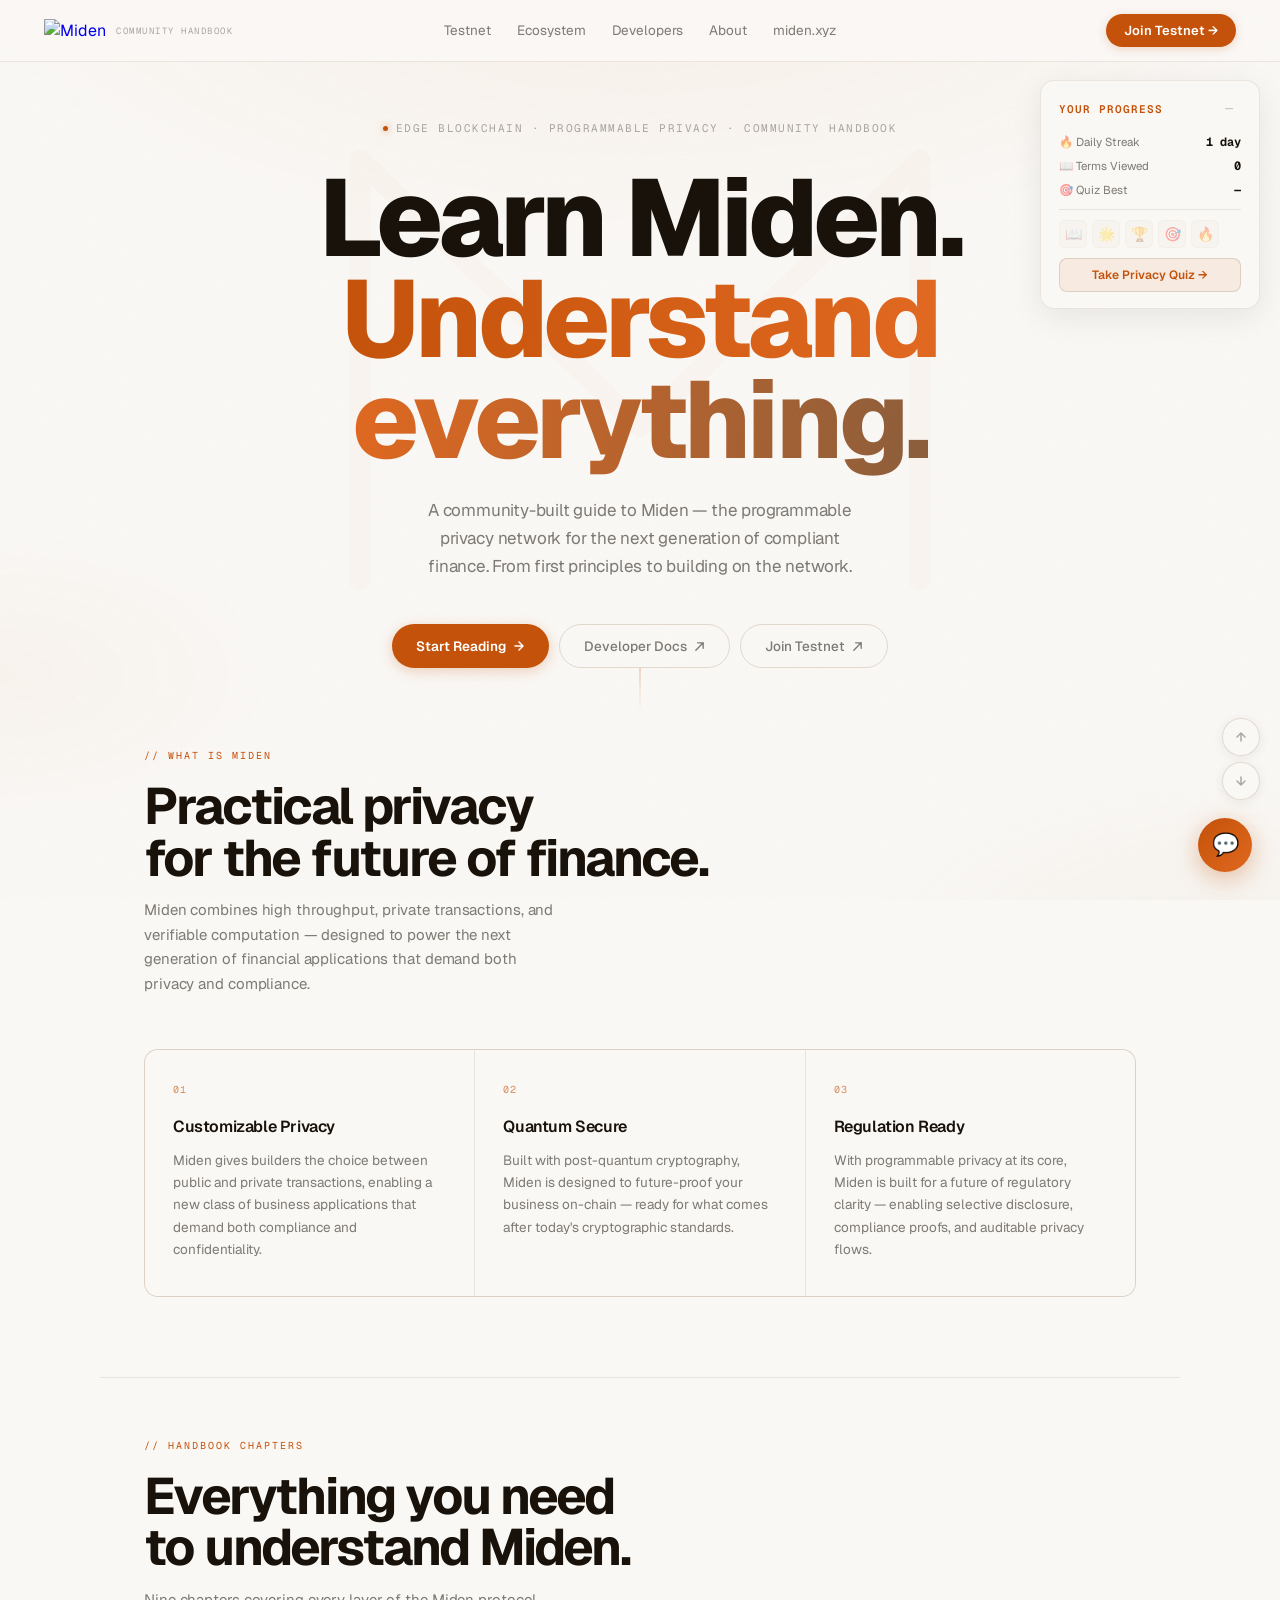
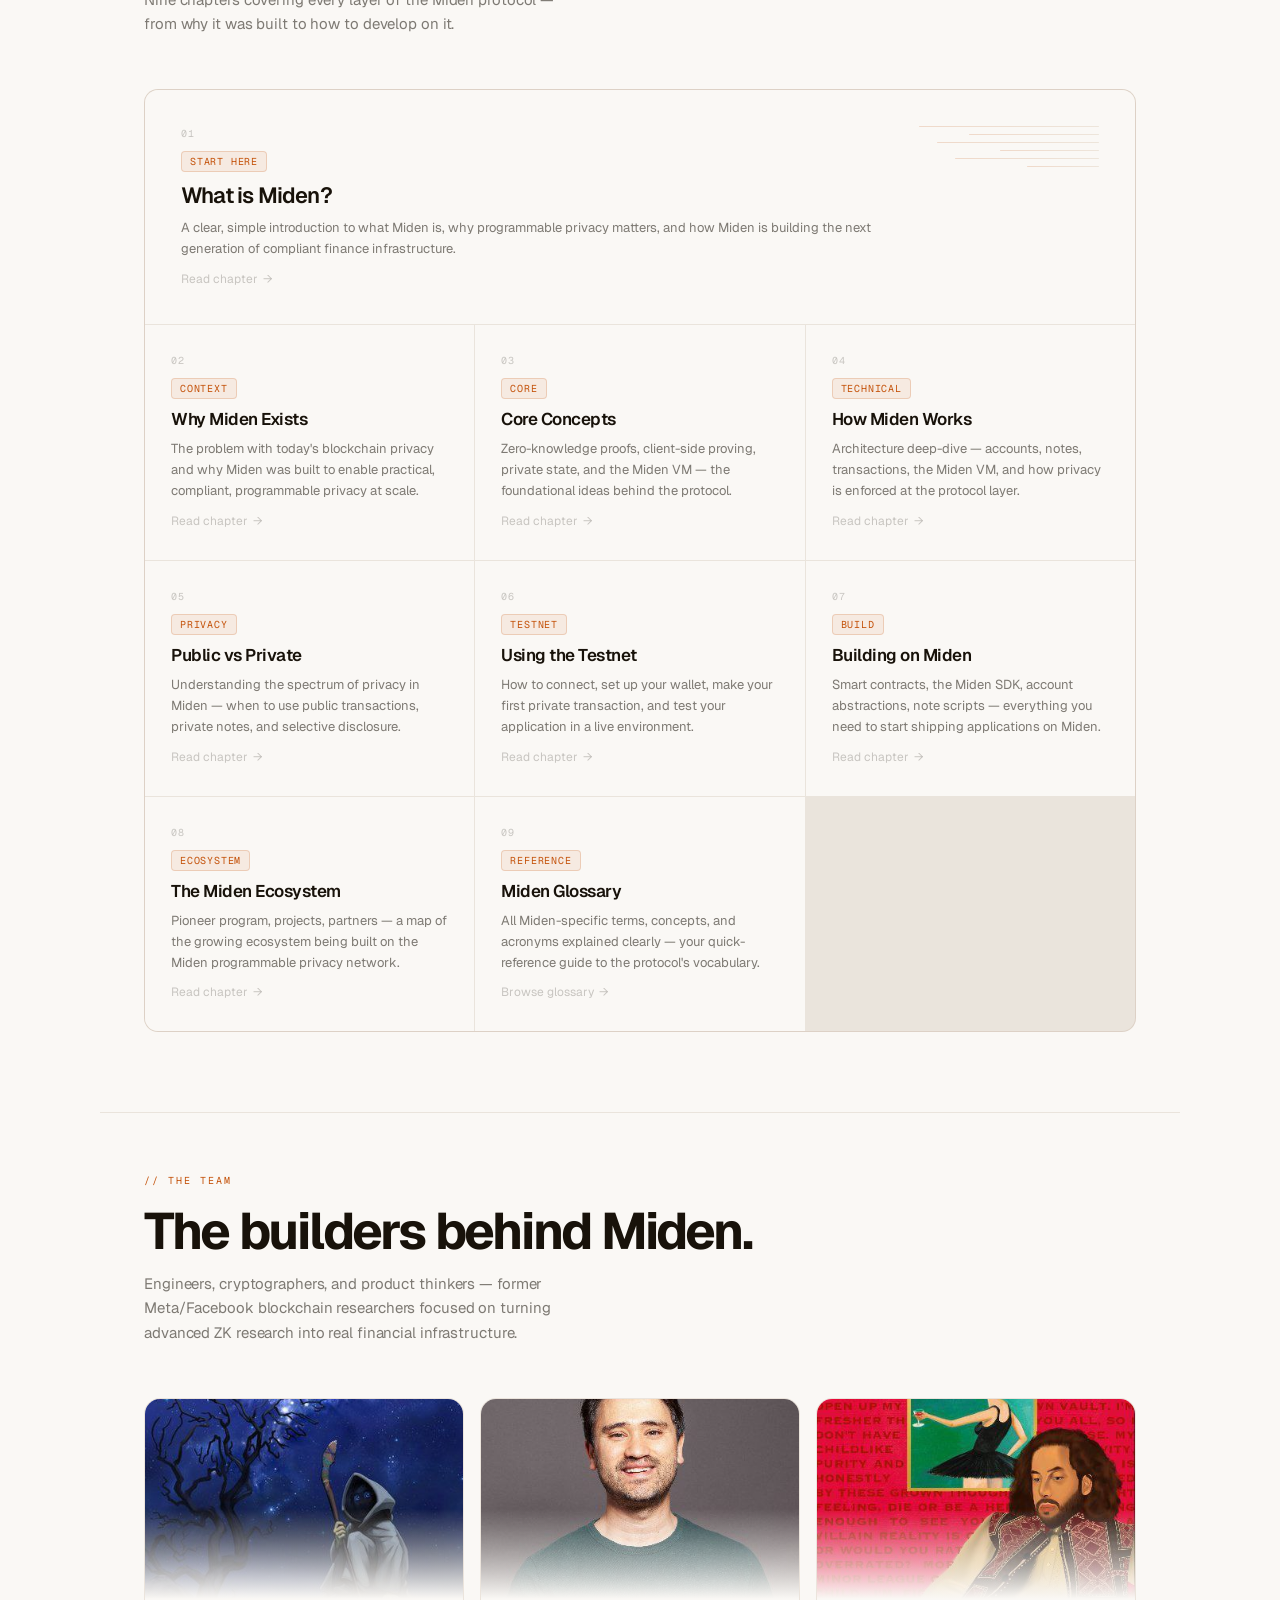
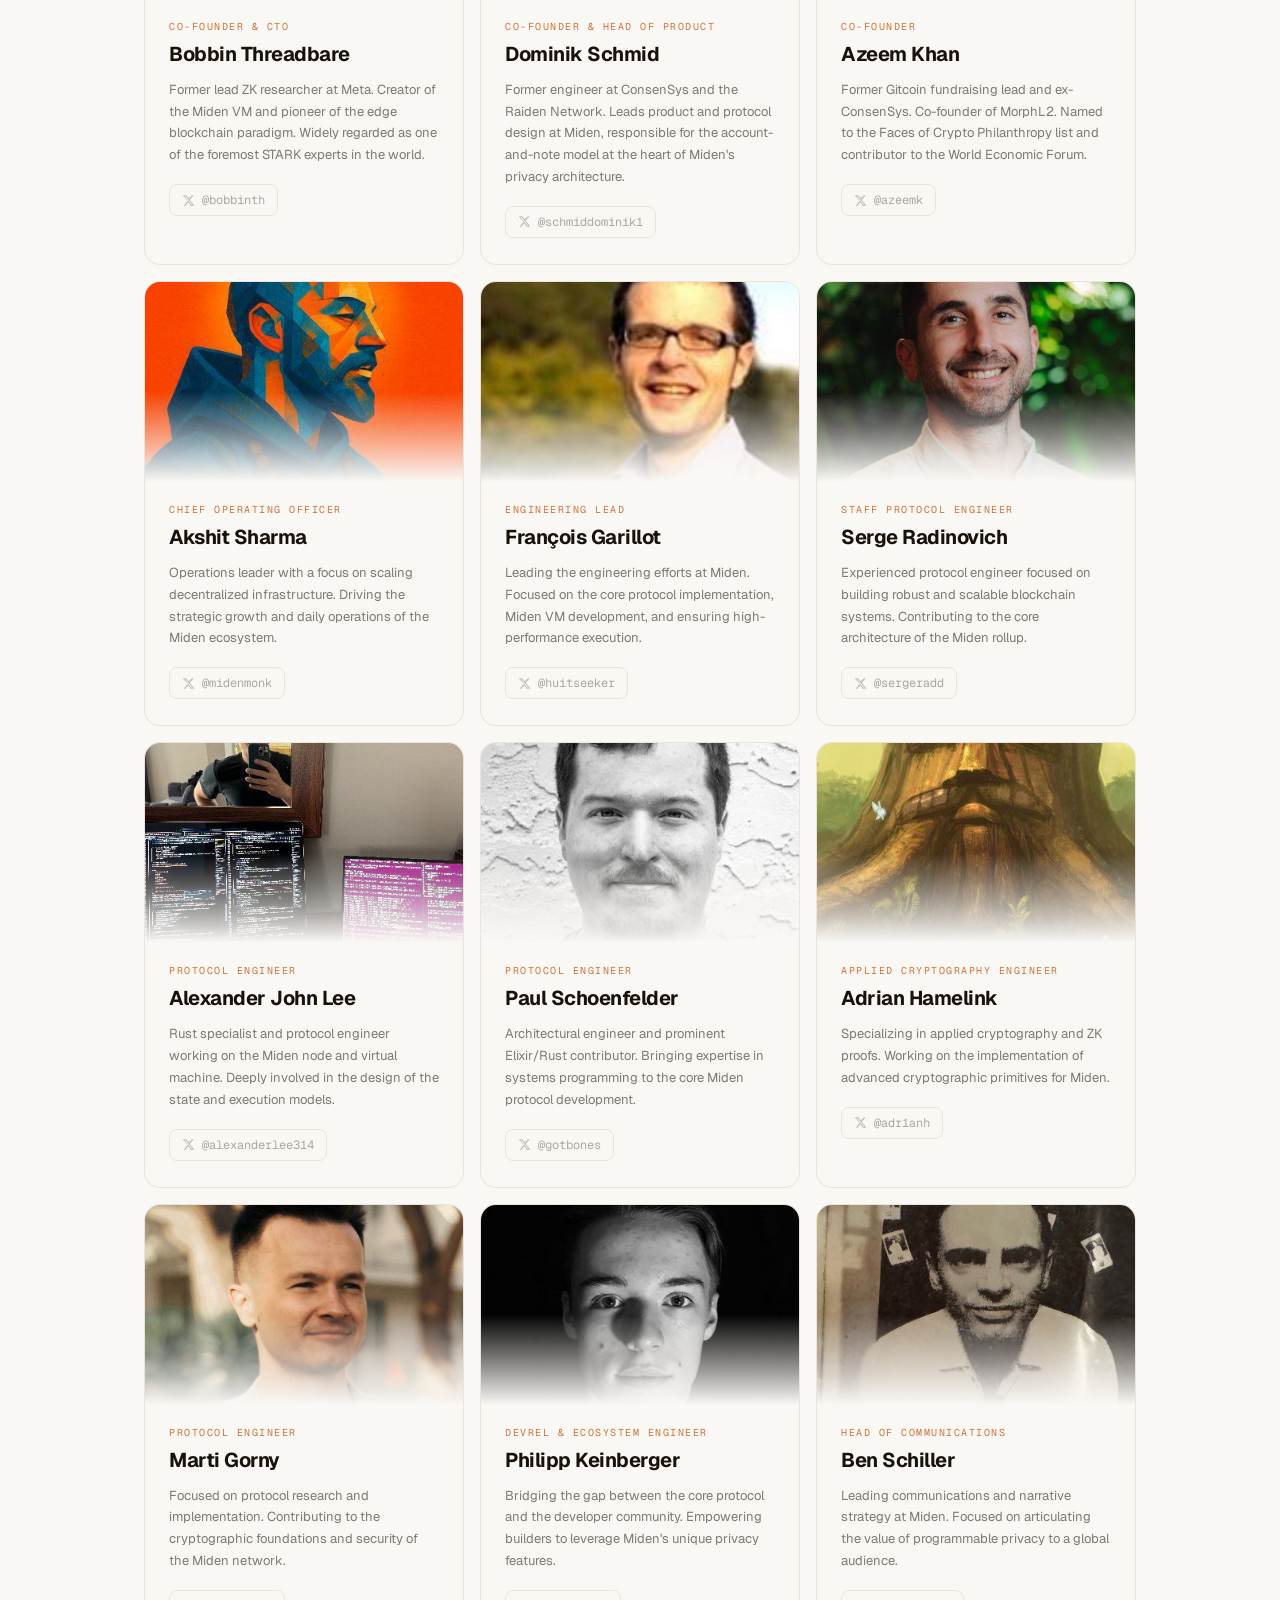
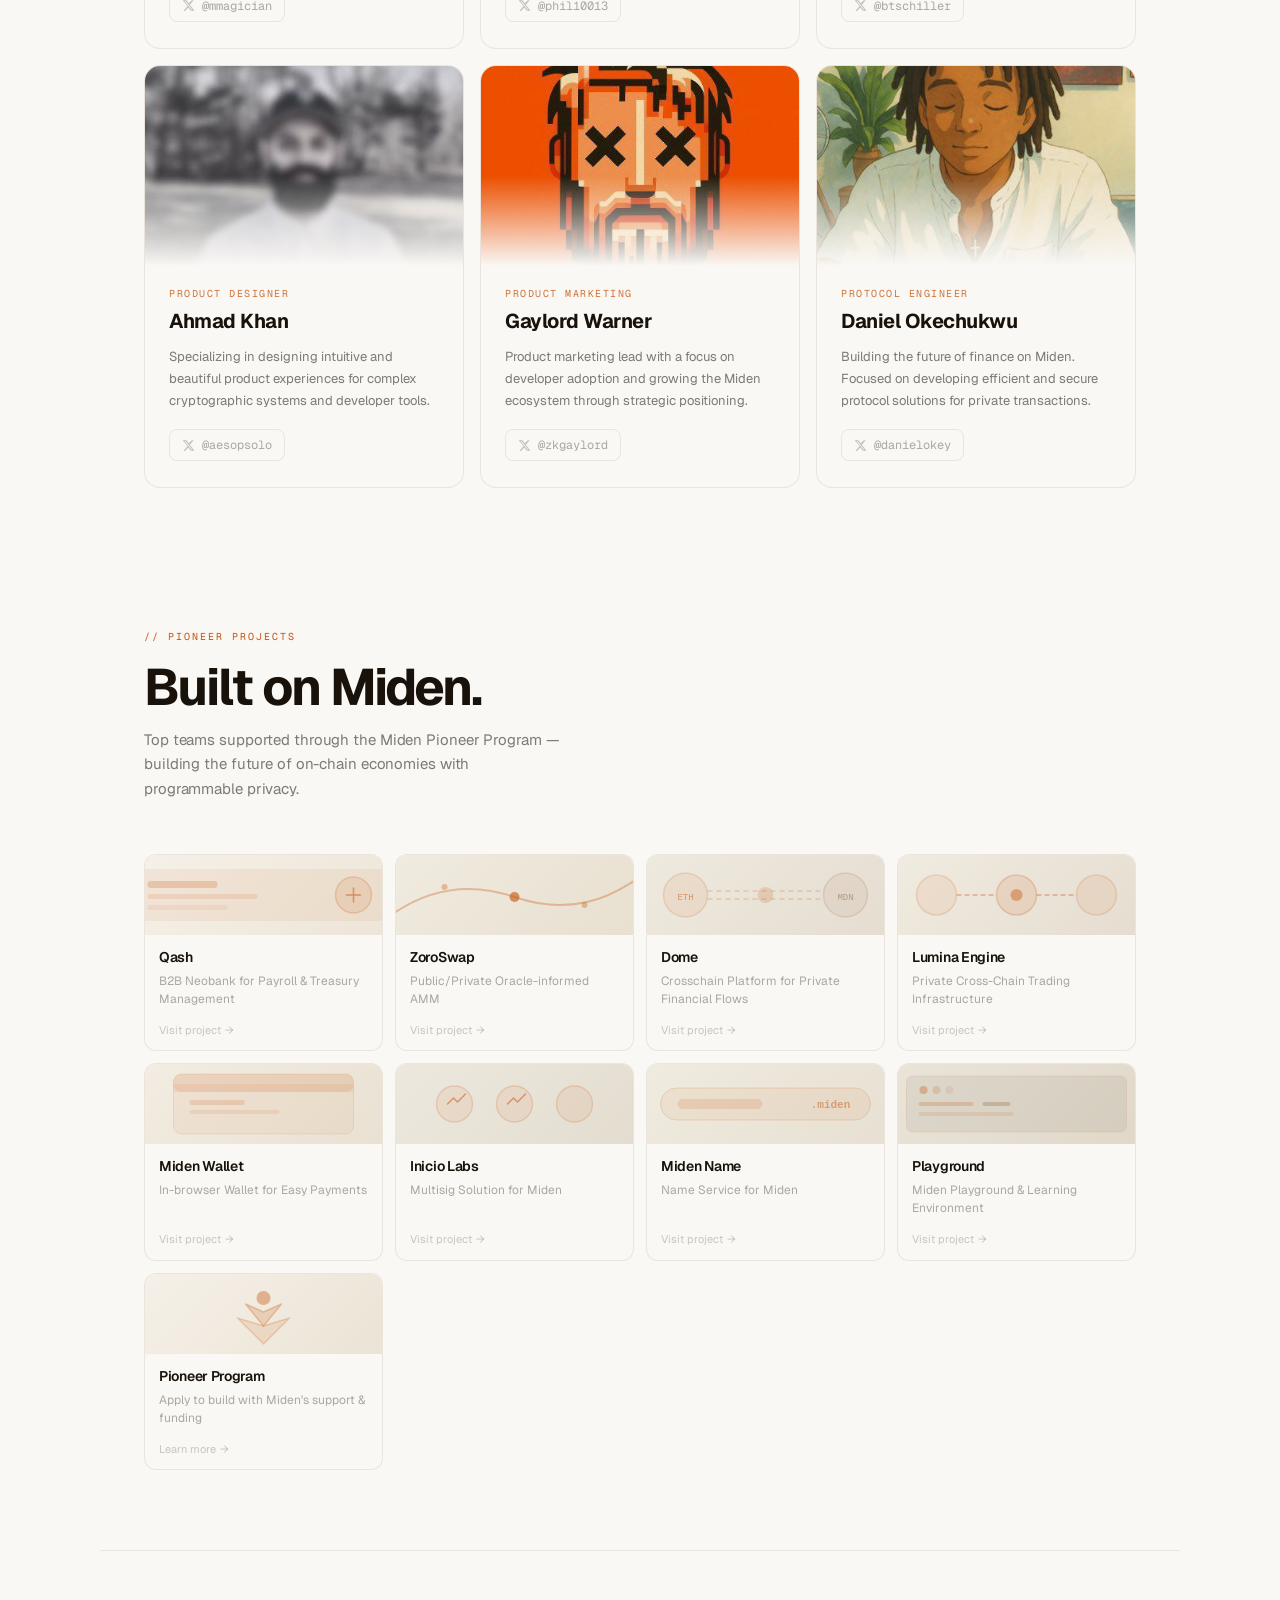
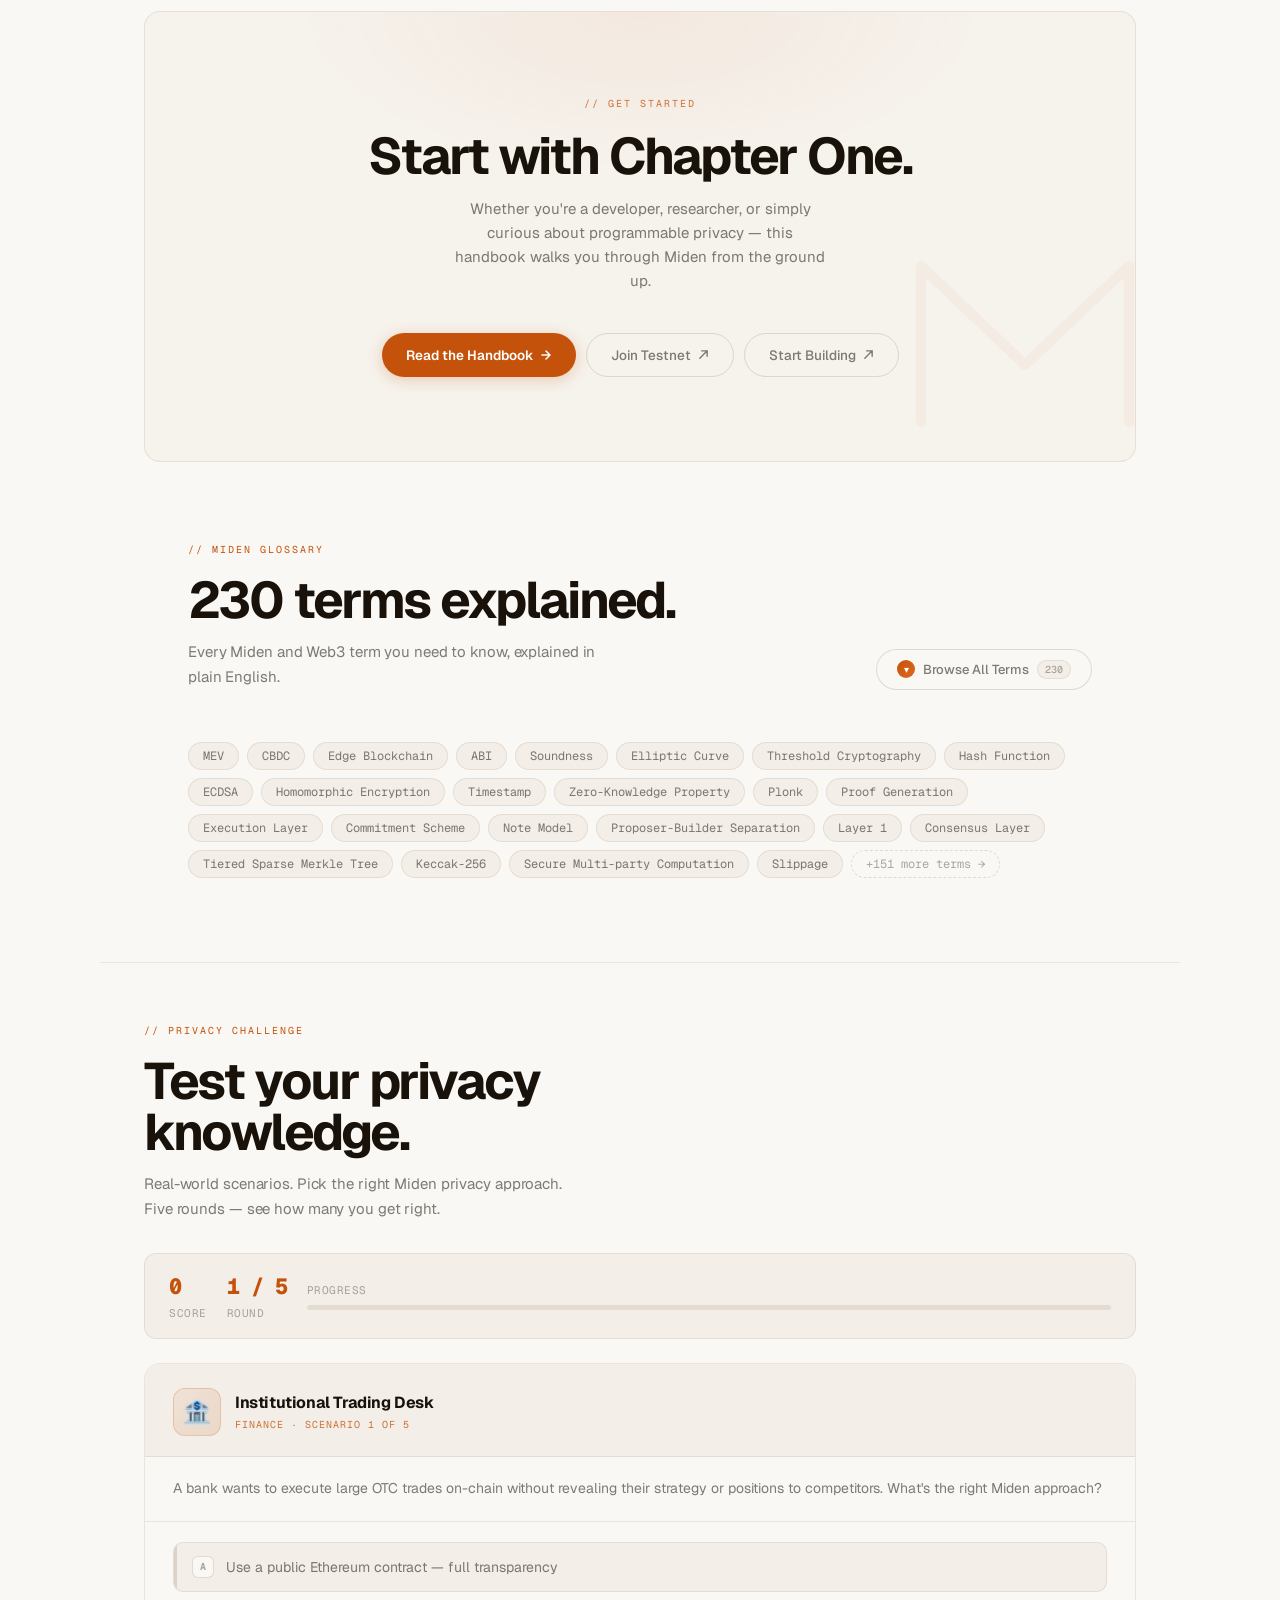
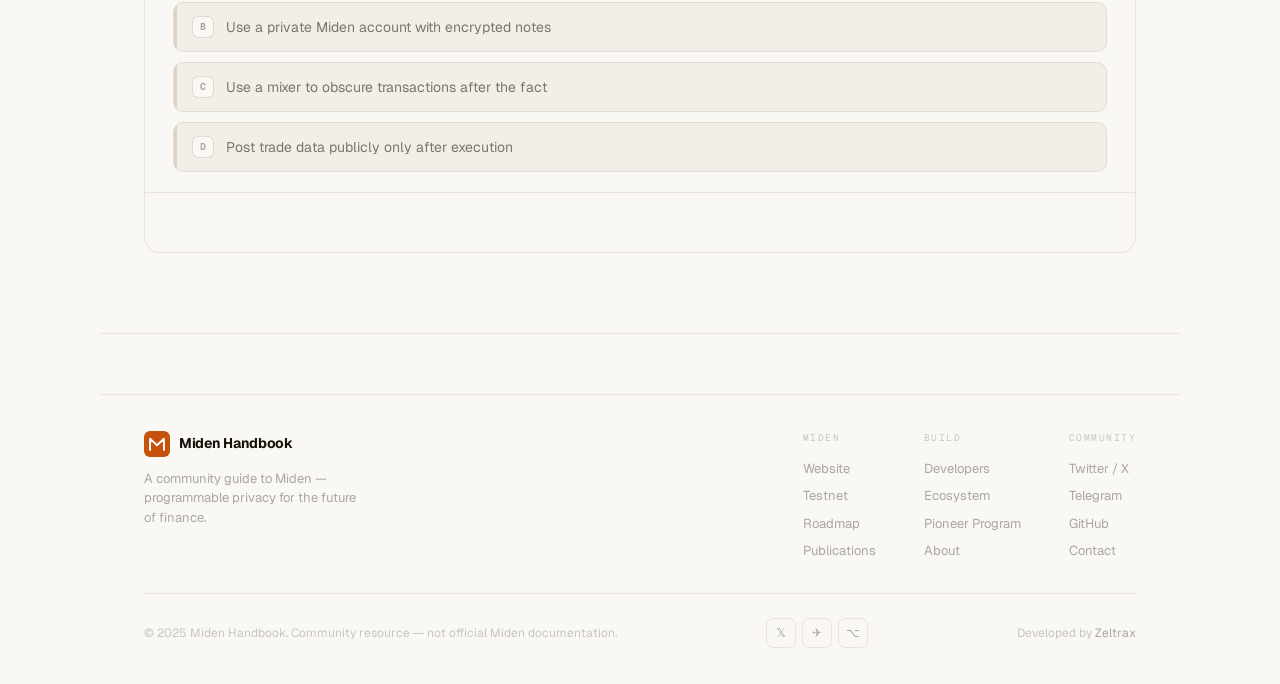
==== miden-handbook/index.html @ 856fd6a7 "Add files via upload" ====
<!DOCTYPE html>
<html lang="en">
<head>
  <meta charset="UTF-8" />
  <meta name="viewport" content="width=device-width, initial-scale=1.0, viewport-fit=cover" />
  <meta name="apple-mobile-web-app-capable" content="yes" />
  <meta name="format-detection" content="telephone=no" />
  <meta name="description" content="A community-built guide to Miden — the programmable privacy network for the next generation of compliant finance." />
  <title>Miden Handbook — Community Guide</title>

  <!-- Fonts -->
  <link rel="preconnect" href="https://fonts.googleapis.com" />
  <link rel="preconnect" href="https://fonts.gstatic.com" crossorigin />
  <link href="https://fonts.googleapis.com/css2?family=Geist:wght@300;400;500;600;700;800;900&family=Geist+Mono:wght@300;400;500&display=swap" rel="stylesheet" />

  <!-- Stylesheets -->
  <link rel="stylesheet" href="css/main.css" />
  <link rel="stylesheet" href="css/chapters.css" />
  <link rel="stylesheet" href="css/glossary.css" />
  <link rel="stylesheet" href="css/interactive.css" />
</head>
<body>

<!-- ══ FLOATING BUBBLES ══════════════════════════ -->
<div class="bubbles-container" aria-hidden="true">
  <div class="bubble"></div><div class="bubble"></div><div class="bubble"></div>
  <div class="bubble"></div><div class="bubble"></div><div class="bubble"></div>
  <div class="bubble"></div><div class="bubble"></div><div class="bubble"></div>
  <div class="bubble"></div>
</div>

<!-- ══ NAV ═══════════════════════════════════════ -->
<nav>
  <a href="#" class="nav-logo">
    <img
      src="https://cdn.prod.website-files.com/696f30104ad6945a358d99b2/6978661c7fb53fc70069a68f_miden-brand-logo.svg"
      alt="Miden"
      style="height:24px;width:auto"
    />
    <div>
      <span class="nav-logo-sub" style="margin-top:3px">Community Handbook</span>
    </div>
  </a>

  <div class="nav-links">
    <a href="https://miden.xyz/testnet"    class="nav-link">Testnet</a>
    <a href="https://miden.xyz/ecosystem"  class="nav-link">Ecosystem</a>
    <a href="https://miden.xyz/developers" class="nav-link">Developers</a>
    <a href="https://miden.xyz/about"      class="nav-link">About</a>
    <a href="https://miden.xyz"            class="nav-link">miden.xyz</a>
  </div>

  <a href="https://miden.xyz/testnet" class="nav-cta">Join Testnet →</a>
</nav>

<!-- ══ HERO ══════════════════════════════════════ -->
<section class="hero" id="top">
  <div class="hero-wm" aria-hidden="true">
    <svg width="700" height="700" viewBox="0 0 100 100" fill="none">
      <path d="M10 80V20L50 58L90 20V80" stroke="#c4520a" stroke-width="3" stroke-linecap="round" stroke-linejoin="round"/>
    </svg>
  </div>

  <div class="eyebrow">
    <span class="eyebrow-dot"></span>
    <span class="eyebrow-txt">Edge Blockchain · Programmable Privacy · Community Handbook</span>
  </div>

  <h1>Learn Miden.<br /><span class="grad">Understand everything.</span></h1>

  <p class="hero-sub">A community-built guide to Miden — the programmable privacy network for the next generation of compliant finance. From first principles to building on the network.</p>

  <div class="hero-btns">
    <a href="#chapters" class="btn-p">
      Start Reading
      <svg width="12" height="12" viewBox="0 0 12 12" fill="none"><path d="M2 6h8M6 2l4 4-4 4" stroke="currentColor" stroke-width="1.5" stroke-linecap="round" stroke-linejoin="round"/></svg>
    </a>
    <a href="https://miden.xyz/developers" class="btn-g" target="_blank" rel="noopener">
      Developer Docs
      <svg width="11" height="11" viewBox="0 0 12 12" fill="none"><path d="M2 10L10 2M10 2H4M10 2v6" stroke="currentColor" stroke-width="1.5" stroke-linecap="round" stroke-linejoin="round"/></svg>
    </a>
    <a href="https://miden.xyz/testnet" class="btn-g" target="_blank" rel="noopener">
      Join Testnet
      <svg width="11" height="11" viewBox="0 0 12 12" fill="none"><path d="M2 10L10 2M10 2H4M10 2v6" stroke="currentColor" stroke-width="1.5" stroke-linecap="round" stroke-linejoin="round"/></svg>
    </a>
  </div>

  <div class="scroll-hint" aria-hidden="true"><div class="scroll-line"></div></div>
</section>


<!-- ══ WHAT IS MIDEN ══════════════════════════════ -->
<div class="wrap">
  <span class="slabel rv d1">// What is Miden</span>
  <h2 class="sh2 rv d2">Practical privacy<br />for the future of finance.</h2>
  <p class="ssub rv d3">Miden combines high throughput, private transactions, and verifiable computation — designed to power the next generation of financial applications that demand both privacy and compliance.</p>

  <div class="pillars rv d3">
    <div class="pillar">
      <div class="pillar-n">01</div>
      <div class="pillar-t">Customizable Privacy</div>
      <div class="pillar-d">Miden gives builders the choice between public and private transactions, enabling a new class of business applications that demand both compliance and confidentiality.</div>
    </div>
    <div class="pillar">
      <div class="pillar-n">02</div>
      <div class="pillar-t">Quantum Secure</div>
      <div class="pillar-d">Built with post-quantum cryptography, Miden is designed to future-proof your business on-chain — ready for what comes after today's cryptographic standards.</div>
    </div>
    <div class="pillar">
      <div class="pillar-n">03</div>
      <div class="pillar-t">Regulation Ready</div>
      <div class="pillar-d">With programmable privacy at its core, Miden is built for a future of regulatory clarity — enabling selective disclosure, compliance proofs, and auditable privacy flows.</div>
    </div>
  </div>
</div>

<hr class="divider rv" />


<!-- ══ HANDBOOK CHAPTERS ══════════════════════════ -->
<div class="wrap" id="chapters">
  <span class="slabel rv d1">// Handbook Chapters</span>
  <h2 class="sh2 rv d2">Everything you need<br />to understand Miden.</h2>
  <p class="ssub rv d3">Nine chapters covering every layer of the Miden protocol — from why it was built to how to develop on it.</p>

  <div class="ch-grid rv d2">

    <!-- 01 Featured -->
    <div onclick="openChapter(0)" class="ch-card ch-featured" role="button" tabindex="0" aria-label="Open chapter 1: What is Miden?">
      <div class="ch-fl">
        <span class="cn">01</span>
        <span class="ctag">Start Here</span>
        <div class="ct">What is Miden?</div>
        <div class="cd">A clear, simple introduction to what Miden is, why programmable privacy matters, and how Miden is building the next generation of compliant finance infrastructure.</div>
        <div class="carr">Read chapter <span>→</span></div>
      </div>
      <div class="ch-deco" aria-hidden="true">
        <div class="dbar" style="width:100%"></div>
        <div class="dbar" style="width:72%"></div>
        <div class="dbar" style="width:90%"></div>
        <div class="dbar" style="width:55%"></div>
        <div class="dbar" style="width:80%"></div>
        <div class="dbar" style="width:40%"></div>
      </div>
    </div>

    <div onclick="openChapter(1)" class="ch-card" role="button" tabindex="0"><span class="cn">02</span><span class="ctag">Context</span><div class="ct">Why Miden Exists</div><div class="cd">The problem with today's blockchain privacy and why Miden was built to enable practical, compliant, programmable privacy at scale.</div><div class="carr">Read chapter <span>→</span></div></div>
    <div onclick="openChapter(2)" class="ch-card" role="button" tabindex="0"><span class="cn">03</span><span class="ctag">Core</span><div class="ct">Core Concepts</div><div class="cd">Zero-knowledge proofs, client-side proving, private state, and the Miden VM — the foundational ideas behind the protocol.</div><div class="carr">Read chapter <span>→</span></div></div>
    <div onclick="openChapter(3)" class="ch-card" role="button" tabindex="0"><span class="cn">04</span><span class="ctag">Technical</span><div class="ct">How Miden Works</div><div class="cd">Architecture deep-dive — accounts, notes, transactions, the Miden VM, and how privacy is enforced at the protocol layer.</div><div class="carr">Read chapter <span>→</span></div></div>
    <div onclick="openChapter(4)" class="ch-card" role="button" tabindex="0"><span class="cn">05</span><span class="ctag">Privacy</span><div class="ct">Public vs Private</div><div class="cd">Understanding the spectrum of privacy in Miden — when to use public transactions, private notes, and selective disclosure.</div><div class="carr">Read chapter <span>→</span></div></div>
    <div onclick="openChapter(5)" class="ch-card" role="button" tabindex="0"><span class="cn">06</span><span class="ctag">Testnet</span><div class="ct">Using the Testnet</div><div class="cd">How to connect, set up your wallet, make your first private transaction, and test your application in a live environment.</div><div class="carr">Read chapter <span>→</span></div></div>
    <div onclick="openChapter(6)" class="ch-card" role="button" tabindex="0"><span class="cn">07</span><span class="ctag">Build</span><div class="ct">Building on Miden</div><div class="cd">Smart contracts, the Miden SDK, account abstractions, note scripts — everything you need to start shipping applications on Miden.</div><div class="carr">Read chapter <span>→</span></div></div>
    <div onclick="openChapter(7)" class="ch-card" role="button" tabindex="0"><span class="cn">08</span><span class="ctag">Ecosystem</span><div class="ct">The Miden Ecosystem</div><div class="cd">Pioneer program, projects, partners — a map of the growing ecosystem being built on the Miden programmable privacy network.</div><div class="carr">Read chapter <span>→</span></div></div>
    <a href="#glossary"            class="ch-card"><span class="cn">09</span><span class="ctag">Reference</span><div class="ct">Miden Glossary</div><div class="cd">All Miden-specific terms, concepts, and acronyms explained clearly — your quick-reference guide to the protocol's vocabulary.</div><div class="carr">Browse glossary <span>→</span></div></a>

  </div>
</div>

<hr class="divider rv" />


<!-- ══ THE TEAM ════════════════════════════════════ -->
<div class="wrap" id="team">
  <span class="slabel rv d1">// The Team</span>
  <h2 class="sh2 rv d2">The builders behind Miden.</h2>
  <p class="ssub rv d3">Engineers, cryptographers, and product thinkers — former Meta/Facebook blockchain researchers focused on turning advanced ZK research into real financial infrastructure.</p>

  <div class="team-grid">

    <div class="team-card td1">
      <div class="t-avatar">
        <img src="assets/team/bobbin-threadbare.jpg" alt="Bobbin Threadbare" onerror="this.style.display='none';this.nextElementSibling.style.display='flex'"/>
        <div class="t-avatar-svg" style="display:none;background:#f0ebe0;align-items:center;justify-content:center"><div style="width:72px;height:72px;border-radius:50%;background:linear-gradient(135deg,#c4520a,#8b5e3c);display:flex;align-items:center;justify-content:center;font-size:24px;font-weight:800;color:#fff">BT</div></div>
        <div class="t-fade"></div>
      </div>
      <div class="t-body">
        <div class="t-role">Co-Founder &amp; CTO</div>
        <div class="t-name">Bobbin Threadbare</div>
        <div class="t-bio">Former lead ZK researcher at Meta. Creator of the Miden VM and pioneer of the edge blockchain paradigm. Widely regarded as one of the foremost STARK experts in the world.</div>
        <a href="https://x.com/bobbinth" target="_blank" rel="noopener" class="t-handle"><svg class="xi" viewBox="0 0 24 24" fill="currentColor"><path d="M18.244 2.25h3.308l-7.227 8.26 8.502 11.24H16.17l-4.714-6.231-5.401 6.231H2.746l7.73-8.835L1.254 2.25H8.08l4.264 5.634 5.9-5.634zm-1.161 17.52h1.833L7.084 4.126H5.117z"/></svg>@bobbinth</a>
      </div>
    </div>

    <div class="team-card td2">
      <div class="t-avatar">
        <img src="assets/team/dominik-schmid.jpg" alt="Dominik Schmid" onerror="this.style.display='none';this.nextElementSibling.style.display='flex'"/>
        <div class="t-avatar-svg" style="display:none;background:#ece7dc;align-items:center;justify-content:center"><div style="width:72px;height:72px;border-radius:50%;background:linear-gradient(135deg,#8b5e3c,#c4520a);display:flex;align-items:center;justify-content:center;font-size:24px;font-weight:800;color:#fff">DS</div></div>
        <div class="t-fade"></div>
      </div>
      <div class="t-body">
        <div class="t-role">Co-Founder &amp; Head of Product</div>
        <div class="t-name">Dominik Schmid</div>
        <div class="t-bio">Former engineer at ConsenSys and the Raiden Network. Leads product and protocol design at Miden, responsible for the account-and-note model at the heart of Miden's privacy architecture.</div>
        <a href="https://x.com/schmiddominik1" target="_blank" rel="noopener" class="t-handle"><svg class="xi" viewBox="0 0 24 24" fill="currentColor"><path d="M18.244 2.25h3.308l-7.227 8.26 8.502 11.24H16.17l-4.714-6.231-5.401 6.231H2.746l7.73-8.835L1.254 2.25H8.08l4.264 5.634 5.9-5.634zm-1.161 17.52h1.833L7.084 4.126H5.117z"/></svg>@schmiddominik1</a>
      </div>
    </div>

    <div class="team-card td3">
      <div class="t-avatar">
        <img src="assets/team/azeem-khan.jpg" alt="Azeem Khan" onerror="this.style.display='none';this.nextElementSibling.style.display='flex'"/>
        <div class="t-avatar-svg" style="display:none;background:#f2ece3;align-items:center;justify-content:center"><div style="width:72px;height:72px;border-radius:50%;background:linear-gradient(135deg,#e06820,#c4520a);display:flex;align-items:center;justify-content:center;font-size:24px;font-weight:800;color:#fff">AK</div></div>
        <div class="t-fade"></div>
      </div>
      <div class="t-body">
        <div class="t-role">Co-Founder</div>
        <div class="t-name">Azeem Khan</div>
        <div class="t-bio">Former Gitcoin fundraising lead and ex-ConsenSys. Co-founder of MorphL2. Named to the Faces of Crypto Philanthropy list and contributor to the World Economic Forum.</div>
        <a href="https://x.com/azeemk" target="_blank" rel="noopener" class="t-handle"><svg class="xi" viewBox="0 0 24 24" fill="currentColor"><path d="M18.244 2.25h3.308l-7.227 8.26 8.502 11.24H16.17l-4.714-6.231-5.401 6.231H2.746l7.73-8.835L1.254 2.25H8.08l4.264 5.634 5.9-5.634zm-1.161 17.52h1.833L7.084 4.126H5.117z"/></svg>@azeemk</a>
      </div>
    </div>

    <div class="team-card td1">
      <div class="t-avatar">
        <img src="assets/team/akshit-sharma.jpg" alt="Akshit Sharma" onerror="this.style.display='none';this.nextElementSibling.style.display='flex'"/>
        <div class="t-avatar-svg" style="display:none;background:#eee9df;align-items:center;justify-content:center"><div style="width:72px;height:72px;border-radius:50%;background:linear-gradient(135deg,#c4520a,#e06820);display:flex;align-items:center;justify-content:center;font-size:24px;font-weight:800;color:#fff">AS</div></div>
        <div class="t-fade"></div>
      </div>
      <div class="t-body">
        <div class="t-role">Chief Operating Officer</div>
        <div class="t-name">Akshit Sharma</div>
        <div class="t-bio">Operations leader with a focus on scaling decentralized infrastructure. Driving the strategic growth and daily operations of the Miden ecosystem.</div>
        <a href="https://x.com/midenmonk" target="_blank" rel="noopener" class="t-handle"><svg class="xi" viewBox="0 0 24 24" fill="currentColor"><path d="M18.244 2.25h3.308l-7.227 8.26 8.502 11.24H16.17l-4.714-6.231-5.401 6.231H2.746l7.73-8.835L1.254 2.25H8.08l4.264 5.634 5.9-5.634zm-1.161 17.52h1.833L7.084 4.126H5.117z"/></svg>@midenmonk</a>
      </div>
    </div>

    <div class="team-card td2">
      <div class="t-avatar">
        <img src="assets/team/francois-garillot.jpg" alt="François Garillot" onerror="this.style.display='none';this.nextElementSibling.style.display='flex'"/>
        <div class="t-avatar-svg" style="display:none;background:#ede8de;align-items:center;justify-content:center"><div style="width:72px;height:72px;border-radius:50%;background:linear-gradient(135deg,#8b5e3c,#b8946a);display:flex;align-items:center;justify-content:center;font-size:24px;font-weight:800;color:#fff">FG</div></div>
        <div class="t-fade"></div>
      </div>
      <div class="t-body">
        <div class="t-role">Engineering Lead</div>
        <div class="t-name">François Garillot</div>
        <div class="t-bio">Leading the engineering efforts at Miden. Focused on the core protocol implementation, Miden VM development, and ensuring high-performance execution.</div>
        <a href="https://x.com/huitseeker" target="_blank" rel="noopener" class="t-handle"><svg class="xi" viewBox="0 0 24 24" fill="currentColor"><path d="M18.244 2.25h3.308l-7.227 8.26 8.502 11.24H16.17l-4.714-6.231-5.401 6.231H2.746l7.73-8.835L1.254 2.25H8.08l4.264 5.634 5.9-5.634zm-1.161 17.52h1.833L7.084 4.126H5.117z"/></svg>@huitseeker</a>
      </div>
    </div>

    <div class="team-card td3">
      <div class="t-avatar">
        <img src="assets/team/serge-radinovich.jpg" alt="Serge Radinovich" onerror="this.style.display='none';this.nextElementSibling.style.display='flex'"/>
        <div class="t-avatar-svg" style="display:none;background:#f0ebe0;align-items:center;justify-content:center"><div style="width:72px;height:72px;border-radius:50%;background:linear-gradient(135deg,#c4520a,#8b5e3c);display:flex;align-items:center;justify-content:center;font-size:24px;font-weight:800;color:#fff">SR</div></div>
        <div class="t-fade"></div>
      </div>
      <div class="t-body">
        <div class="t-role">Staff Protocol Engineer</div>
        <div class="t-name">Serge Radinovich</div>
        <div class="t-bio">Experienced protocol engineer focused on building robust and scalable blockchain systems. Contributing to the core architecture of the Miden rollup.</div>
        <a href="https://x.com/sergeradd" target="_blank" rel="noopener" class="t-handle"><svg class="xi" viewBox="0 0 24 24" fill="currentColor"><path d="M18.244 2.25h3.308l-7.227 8.26 8.502 11.24H16.17l-4.714-6.231-5.401 6.231H2.746l7.73-8.835L1.254 2.25H8.08l4.264 5.634 5.9-5.634zm-1.161 17.52h1.833L7.084 4.126H5.117z"/></svg>@sergeradd</a>
      </div>
    </div>

    <div class="team-card td1">
      <div class="t-avatar">
        <img src="assets/team/alexander-john-lee.jpg" alt="Alexander John Lee" onerror="this.style.display='none';this.nextElementSibling.style.display='flex'"/>
        <div class="t-avatar-svg" style="display:none;background:#ece7dc;align-items:center;justify-content:center"><div style="width:72px;height:72px;border-radius:50%;background:linear-gradient(135deg,#e06820,#8b5e3c);display:flex;align-items:center;justify-content:center;font-size:24px;font-weight:800;color:#fff">AL</div></div>
        <div class="t-fade"></div>
      </div>
      <div class="t-body">
        <div class="t-role">Protocol Engineer</div>
        <div class="t-name">Alexander John Lee</div>
        <div class="t-bio">Rust specialist and protocol engineer working on the Miden node and virtual machine. Deeply involved in the design of the state and execution models.</div>
        <a href="https://x.com/alexanderlee314" target="_blank" rel="noopener" class="t-handle"><svg class="xi" viewBox="0 0 24 24" fill="currentColor"><path d="M18.244 2.25h3.308l-7.227 8.26 8.502 11.24H16.17l-4.714-6.231-5.401 6.231H2.746l7.73-8.835L1.254 2.25H8.08l4.264 5.634 5.9-5.634zm-1.161 17.52h1.833L7.084 4.126H5.117z"/></svg>@alexanderlee314</a>
      </div>
    </div>

    <div class="team-card td2">
      <div class="t-avatar">
        <img src="assets/team/paul-schoenfelder.jpg" alt="Paul Schoenfelder" onerror="this.style.display='none';this.nextElementSibling.style.display='flex'"/>
        <div class="t-avatar-svg" style="display:none;background:#f2ece3;align-items:center;justify-content:center"><div style="width:72px;height:72px;border-radius:50%;background:linear-gradient(135deg,#b8946a,#c4520a);display:flex;align-items:center;justify-content:center;font-size:24px;font-weight:800;color:#fff">PS</div></div>
        <div class="t-fade"></div>
      </div>
      <div class="t-body">
        <div class="t-role">Protocol Engineer</div>
        <div class="t-name">Paul Schoenfelder</div>
        <div class="t-bio">Architectural engineer and prominent Elixir/Rust contributor. Bringing expertise in systems programming to the core Miden protocol development.</div>
        <a href="https://x.com/gotbones" target="_blank" rel="noopener" class="t-handle"><svg class="xi" viewBox="0 0 24 24" fill="currentColor"><path d="M18.244 2.25h3.308l-7.227 8.26 8.502 11.24H16.17l-4.714-6.231-5.401 6.231H2.746l7.73-8.835L1.254 2.25H8.08l4.264 5.634 5.9-5.634zm-1.161 17.52h1.833L7.084 4.126H5.117z"/></svg>@gotbones</a>
      </div>
    </div>

    <div class="team-card td3">
      <div class="t-avatar">
        <img src="assets/team/adrian-hamelink.jpg" alt="Adrian Hamelink" onerror="this.style.display='none';this.nextElementSibling.style.display='flex'"/>
        <div class="t-avatar-svg" style="display:none;background:#eee9df;align-items:center;justify-content:center"><div style="width:72px;height:72px;border-radius:50%;background:linear-gradient(135deg,#c4520a,#e06820);display:flex;align-items:center;justify-content:center;font-size:24px;font-weight:800;color:#fff">AH</div></div>
        <div class="t-fade"></div>
      </div>
      <div class="t-body">
        <div class="t-role">Applied Cryptography Engineer</div>
        <div class="t-name">Adrian Hamelink</div>
        <div class="t-bio">Specializing in applied cryptography and ZK proofs. Working on the implementation of advanced cryptographic primitives for Miden.</div>
        <a href="https://x.com/adr1anh" target="_blank" rel="noopener" class="t-handle"><svg class="xi" viewBox="0 0 24 24" fill="currentColor"><path d="M18.244 2.25h3.308l-7.227 8.26 8.502 11.24H16.17l-4.714-6.231-5.401 6.231H2.746l7.73-8.835L1.254 2.25H8.08l4.264 5.634 5.9-5.634zm-1.161 17.52h1.833L7.084 4.126H5.117z"/></svg>@adr1anh</a>
      </div>
    </div>

    <div class="team-card td1">
      <div class="t-avatar">
        <img src="assets/team/marti-gorny.jpg" alt="Marti Gorny" onerror="this.style.display='none';this.nextElementSibling.style.display='flex'"/>
        <div class="t-avatar-svg" style="display:none;background:#f0ebe0;align-items:center;justify-content:center"><div style="width:72px;height:72px;border-radius:50%;background:linear-gradient(135deg,#8b5e3c,#c4520a);display:flex;align-items:center;justify-content:center;font-size:24px;font-weight:800;color:#fff">MG</div></div>
        <div class="t-fade"></div>
      </div>
      <div class="t-body">
        <div class="t-role">Protocol Engineer</div>
        <div class="t-name">Marti Gorny</div>
        <div class="t-bio">Focused on protocol research and implementation. Contributing to the cryptographic foundations and security of the Miden network.</div>
        <a href="https://x.com/mmagician" target="_blank" rel="noopener" class="t-handle"><svg class="xi" viewBox="0 0 24 24" fill="currentColor"><path d="M18.244 2.25h3.308l-7.227 8.26 8.502 11.24H16.17l-4.714-6.231-5.401 6.231H2.746l7.73-8.835L1.254 2.25H8.08l4.264 5.634 5.9-5.634zm-1.161 17.52h1.833L7.084 4.126H5.117z"/></svg>@mmagician</a>
      </div>
    </div>

    <div class="team-card td2">
      <div class="t-avatar">
        <img src="assets/team/philipp-keinberger.jpg" alt="Philipp Keinberger" onerror="this.style.display='none';this.nextElementSibling.style.display='flex'"/>
        <div class="t-avatar-svg" style="display:none;background:#ece7dc;align-items:center;justify-content:center"><div style="width:72px;height:72px;border-radius:50%;background:linear-gradient(135deg,#c4520a,#b8946a);display:flex;align-items:center;justify-content:center;font-size:24px;font-weight:800;color:#fff">PK</div></div>
        <div class="t-fade"></div>
      </div>
      <div class="t-body">
        <div class="t-role">DevRel &amp; Ecosystem Engineer</div>
        <div class="t-name">Philipp Keinberger</div>
        <div class="t-bio">Bridging the gap between the core protocol and the developer community. Empowering builders to leverage Miden's unique privacy features.</div>
        <a href="https://x.com/phil10013" target="_blank" rel="noopener" class="t-handle"><svg class="xi" viewBox="0 0 24 24" fill="currentColor"><path d="M18.244 2.25h3.308l-7.227 8.26 8.502 11.24H16.17l-4.714-6.231-5.401 6.231H2.746l7.73-8.835L1.254 2.25H8.08l4.264 5.634 5.9-5.634zm-1.161 17.52h1.833L7.084 4.126H5.117z"/></svg>@phil10013</a>
      </div>
    </div>

    <div class="team-card td3">
      <div class="t-avatar">
        <img src="assets/team/ben-schiller.jpg" alt="Ben Schiller" onerror="this.style.display='none';this.nextElementSibling.style.display='flex'"/>
        <div class="t-avatar-svg" style="display:none;background:#f2ece3;align-items:center;justify-content:center"><div style="width:72px;height:72px;border-radius:50%;background:linear-gradient(135deg,#e06820,#c4520a);display:flex;align-items:center;justify-content:center;font-size:24px;font-weight:800;color:#fff">BS</div></div>
        <div class="t-fade"></div>
      </div>
      <div class="t-body">
        <div class="t-role">Head of Communications</div>
        <div class="t-name">Ben Schiller</div>
        <div class="t-bio">Leading communications and narrative strategy at Miden. Focused on articulating the value of programmable privacy to a global audience.</div>
        <a href="https://x.com/btschiller" target="_blank" rel="noopener" class="t-handle"><svg class="xi" viewBox="0 0 24 24" fill="currentColor"><path d="M18.244 2.25h3.308l-7.227 8.26 8.502 11.24H16.17l-4.714-6.231-5.401 6.231H2.746l7.73-8.835L1.254 2.25H8.08l4.264 5.634 5.9-5.634zm-1.161 17.52h1.833L7.084 4.126H5.117z"/></svg>@btschiller</a>
      </div>
    </div>

    <div class="team-card td1">
      <div class="t-avatar">
        <img src="assets/team/ahmad-khan.jpg" alt="Ahmad Khan" onerror="this.style.display='none';this.nextElementSibling.style.display='flex'"/>
        <div class="t-avatar-svg" style="display:none;background:#eee9df;align-items:center;justify-content:center"><div style="width:72px;height:72px;border-radius:50%;background:linear-gradient(135deg,#c4520a,#8b5e3c);display:flex;align-items:center;justify-content:center;font-size:24px;font-weight:800;color:#fff">AK</div></div>
        <div class="t-fade"></div>
      </div>
      <div class="t-body">
        <div class="t-role">Product Designer</div>
        <div class="t-name">Ahmad Khan</div>
        <div class="t-bio">Specializing in designing intuitive and beautiful product experiences for complex cryptographic systems and developer tools.</div>
        <a href="https://x.com/aesopsolo" target="_blank" rel="noopener" class="t-handle"><svg class="xi" viewBox="0 0 24 24" fill="currentColor"><path d="M18.244 2.25h3.308l-7.227 8.26 8.502 11.24H16.17l-4.714-6.231-5.401 6.231H2.746l7.73-8.835L1.254 2.25H8.08l4.264 5.634 5.9-5.634zm-1.161 17.52h1.833L7.084 4.126H5.117z"/></svg>@aesopsolo</a>
      </div>
    </div>

    <div class="team-card td2">
      <div class="t-avatar">
        <img src="assets/team/gaylord-warner.jpg" alt="Gaylord Warner" onerror="this.style.display='none';this.nextElementSibling.style.display='flex'"/>
        <div class="t-avatar-svg" style="display:none;background:#ede8de;align-items:center;justify-content:center"><div style="width:72px;height:72px;border-radius:50%;background:linear-gradient(135deg,#b8946a,#8b5e3c);display:flex;align-items:center;justify-content:center;font-size:24px;font-weight:800;color:#fff">GW</div></div>
        <div class="t-fade"></div>
      </div>
      <div class="t-body">
        <div class="t-role">Product Marketing</div>
        <div class="t-name">Gaylord Warner</div>
        <div class="t-bio">Product marketing lead with a focus on developer adoption and growing the Miden ecosystem through strategic positioning.</div>
        <a href="https://x.com/zkgaylord" target="_blank" rel="noopener" class="t-handle"><svg class="xi" viewBox="0 0 24 24" fill="currentColor"><path d="M18.244 2.25h3.308l-7.227 8.26 8.502 11.24H16.17l-4.714-6.231-5.401 6.231H2.746l7.73-8.835L1.254 2.25H8.08l4.264 5.634 5.9-5.634zm-1.161 17.52h1.833L7.084 4.126H5.117z"/></svg>@zkgaylord</a>
      </div>
    </div>

    <div class="team-card td3">
      <div class="t-avatar">
        <img src="assets/team/daniel-okechukwu.jpg" alt="Daniel Okechukwu" onerror="this.style.display='none';this.nextElementSibling.style.display='flex'"/>
        <div class="t-avatar-svg" style="display:none;background:#f0ebe0;align-items:center;justify-content:center"><div style="width:72px;height:72px;border-radius:50%;background:linear-gradient(135deg,#c4520a,#e06820);display:flex;align-items:center;justify-content:center;font-size:24px;font-weight:800;color:#fff">DO</div></div>
        <div class="t-fade"></div>
      </div>
      <div class="t-body">
        <div class="t-role">Protocol Engineer</div>
        <div class="t-name">Daniel Okechukwu</div>
        <div class="t-bio">Building the future of finance on Miden. Focused on developing efficient and secure protocol solutions for private transactions.</div>
        <a href="https://x.com/danielokey" target="_blank" rel="noopener" class="t-handle"><svg class="xi" viewBox="0 0 24 24" fill="currentColor"><path d="M18.244 2.25h3.308l-7.227 8.26 8.502 11.24H16.17l-4.714-6.231-5.401 6.231H2.746l7.73-8.835L1.254 2.25H8.08l4.264 5.634 5.9-5.634zm-1.161 17.52h1.833L7.084 4.126H5.117z"/></svg>@danielokey</a>
      </div>
    </div>

  </div>
</div>

<hr class="divider rv" />


<!-- ══ PIONEER PROJECTS ════════════════════════════ -->
<div class="wrap" id="ecosystem">
  <span class="slabel rv d1">// Pioneer Projects</span>
  <h2 class="sh2 rv d2">Built on Miden.</h2>
  <p class="ssub rv d3">Top teams supported through the Miden Pioneer Program — building the future of on-chain economies with programmable privacy.</p>

  <div class="eco-grid">

    <a href="https://www.qash.finance/" target="_blank" rel="noopener" class="eco-card e1">
      <div class="eco-vis" style="background:linear-gradient(135deg,#f5f0e8,#ede5d8)">
        <svg width="100%" height="100%" viewBox="0 0 300 80" preserveAspectRatio="xMidYMid slice"><rect x="20" y="14" width="260" height="52" rx="9" fill="rgba(196,82,10,.07)"/><rect x="34" y="26" width="70" height="7" rx="3" fill="rgba(196,82,10,.22)"/><rect x="34" y="39" width="110" height="5" rx="2" fill="rgba(196,82,10,.12)"/><rect x="34" y="50" width="80" height="5" rx="2" fill="rgba(196,82,10,.08)"/><circle cx="240" cy="40" r="18" fill="rgba(196,82,10,.11)" stroke="rgba(196,82,10,.2)" stroke-width="1.5"/><path d="M233 40h14M240 33v14" stroke="rgba(196,82,10,.5)" stroke-width="1.5" stroke-linecap="round"/></svg>
        <div class="eco-logo-wrap"><img class="eco-fav" src="https://www.google.com/s2/favicons?sz=64&domain=qash.finance" alt="Qash" onerror="this.style.display='none'"/></div>
      </div>
      <div class="eco-body"><div class="eco-name">Qash</div><div class="eco-desc">B2B Neobank for Payroll &amp; Treasury Management</div></div>
      <div class="eco-foot">Visit project <span>→</span></div>
    </a>

    <a href="https://zoroswap.com/" target="_blank" rel="noopener" class="eco-card e2">
      <div class="eco-vis" style="background:linear-gradient(135deg,#f0ebe0,#e8e0d0)">
        <svg width="100%" height="100%" viewBox="0 0 300 80" preserveAspectRatio="xMidYMid slice"><path d="M20 65 Q80 18 150 42 Q220 66 280 18" stroke="rgba(196,82,10,.32)" stroke-width="2" fill="none"/><circle cx="150" cy="42" r="5" fill="#c4520a" opacity=".6"/><circle cx="80" cy="32" r="3" fill="rgba(196,82,10,.32)"/><circle cx="220" cy="50" r="3" fill="rgba(196,82,10,.32)"/></svg>
        <div class="eco-logo-wrap"><img class="eco-fav" src="https://www.google.com/s2/favicons?sz=64&domain=zoroswap.com" alt="ZoroSwap" onerror="this.style.display='none'"/></div>
      </div>
      <div class="eco-body"><div class="eco-name">ZoroSwap</div><div class="eco-desc">Public/Private Oracle-informed AMM</div></div>
      <div class="eco-foot">Visit project <span>→</span></div>
    </a>

    <a href="https://dome.cash/" target="_blank" rel="noopener" class="eco-card e3">
      <div class="eco-vis" style="background:linear-gradient(135deg,#eee9df,#e5ddd0)">
        <svg width="100%" height="100%" viewBox="0 0 300 80" preserveAspectRatio="xMidYMid slice"><circle cx="70" cy="40" r="22" fill="rgba(196,82,10,.08)" stroke="rgba(196,82,10,.16)" stroke-width="1.5"/><circle cx="230" cy="40" r="22" fill="rgba(139,94,60,.08)" stroke="rgba(139,94,60,.16)" stroke-width="1.5"/><path d="M92 36 L208 36 M92 44 L208 44" stroke="rgba(196,82,10,.22)" stroke-width="1.5" stroke-dasharray="5,4"/><circle cx="150" cy="40" r="8" fill="rgba(196,82,10,.18)"/><text x="70" y="45" text-anchor="middle" font-size="9" fill="rgba(196,82,10,.5)" font-family="monospace">ETH</text><text x="230" y="45" text-anchor="middle" font-size="9" fill="rgba(139,94,60,.5)" font-family="monospace">MDN</text></svg>
        <div class="eco-logo-wrap"><img class="eco-fav" src="https://www.google.com/s2/favicons?sz=64&domain=dome.cash" alt="Dome" onerror="this.style.display='none'"/></div>
      </div>
      <div class="eco-body"><div class="eco-name">Dome</div><div class="eco-desc">Crosschain Platform for Private Financial Flows</div></div>
      <div class="eco-foot">Visit project <span>→</span></div>
    </a>

    <a href="https://luminaengine.ai/" target="_blank" rel="noopener" class="eco-card e4">
      <div class="eco-vis" style="background:linear-gradient(135deg,#f0ebe0,#e5ddd0)">
        <svg width="100%" height="100%" viewBox="0 0 300 80" preserveAspectRatio="xMidYMid slice"><circle cx="70" cy="40" r="20" fill="rgba(196,82,10,.08)" stroke="rgba(196,82,10,.16)" stroke-width="1.5"/><circle cx="150" cy="40" r="20" fill="rgba(196,82,10,.12)" stroke="rgba(196,82,10,.22)" stroke-width="1.5"/><circle cx="230" cy="40" r="20" fill="rgba(196,82,10,.08)" stroke="rgba(196,82,10,.16)" stroke-width="1.5"/><path d="M90 40h40M170 40h40" stroke="rgba(196,82,10,.3)" stroke-width="2" stroke-dasharray="5,3"/><circle cx="150" cy="40" r="6" fill="rgba(196,82,10,.4)"/></svg>
        <div class="eco-logo-wrap"><img class="eco-fav" src="https://www.google.com/s2/favicons?sz=64&domain=luminaengine.ai" alt="Lumina" onerror="this.style.display='none'"/></div>
      </div>
      <div class="eco-body"><div class="eco-name">Lumina Engine</div><div class="eco-desc">Private Cross-Chain Trading Infrastructure</div></div>
      <div class="eco-foot">Visit project <span>→</span></div>
    </a>

    <a href="https://midenbrowserwallet.com/" target="_blank" rel="noopener" class="eco-card e5">
      <div class="eco-vis" style="background:linear-gradient(135deg,#f2ece2,#e9e1d2)">
        <svg width="100%" height="100%" viewBox="0 0 300 80" preserveAspectRatio="xMidYMid slice"><rect x="60" y="10" width="180" height="60" rx="8" fill="rgba(196,82,10,.06)" stroke="rgba(196,82,10,.12)" stroke-width="1"/><rect x="60" y="10" width="180" height="18" rx="8" fill="rgba(196,82,10,.1)"/><rect x="60" y="20" width="180" height="8" fill="rgba(196,82,10,.08)"/><rect x="76" y="36" width="55" height="5" rx="2" fill="rgba(196,82,10,.16)"/><rect x="76" y="46" width="90" height="4" rx="2" fill="rgba(196,82,10,.1)"/></svg>
        <div class="eco-logo-wrap"><img class="eco-fav" src="https://www.google.com/s2/favicons?sz=64&domain=midenbrowserwallet.com" alt="Miden Wallet" onerror="this.style.display='none'"/></div>
      </div>
      <div class="eco-body"><div class="eco-name">Miden Wallet</div><div class="eco-desc">In-browser Wallet for Easy Payments</div></div>
      <div class="eco-foot">Visit project <span>→</span></div>
    </a>

    <a href="https://multisig.miden.xyz/" target="_blank" rel="noopener" class="eco-card e6">
      <div class="eco-vis" style="background:linear-gradient(135deg,#ede8de,#e3ddd0)">
        <svg width="100%" height="100%" viewBox="0 0 300 80" preserveAspectRatio="xMidYMid slice"><circle cx="90" cy="40" r="18" fill="rgba(196,82,10,.08)" stroke="rgba(196,82,10,.18)" stroke-width="1.5"/><circle cx="150" cy="40" r="18" fill="rgba(196,82,10,.08)" stroke="rgba(196,82,10,.18)" stroke-width="1.5"/><circle cx="210" cy="40" r="18" fill="rgba(196,82,10,.08)" stroke="rgba(196,82,10,.18)" stroke-width="1.5"/><path d="M83 40l6-6 4 4 8-8" stroke="rgba(196,82,10,.5)" stroke-width="1.5" stroke-linecap="round" stroke-linejoin="round" fill="none"/><path d="M143 40l6-6 4 4 8-8" stroke="rgba(196,82,10,.5)" stroke-width="1.5" stroke-linecap="round" stroke-linejoin="round" fill="none"/></svg>
        <div class="eco-logo-wrap"><img class="eco-fav" src="https://www.google.com/s2/favicons?sz=64&domain=multisig.miden.xyz" alt="Inicio" onerror="this.style.display='none'"/></div>
      </div>
      <div class="eco-body"><div class="eco-name">Inicio Labs</div><div class="eco-desc">Multisig Solution for Miden</div></div>
      <div class="eco-foot">Visit project <span>→</span></div>
    </a>

    <a href="https://miden.name/" target="_blank" rel="noopener" class="eco-card e7">
      <div class="eco-vis" style="background:linear-gradient(135deg,#f0ebe0,#e7e0d2)">
        <svg width="100%" height="100%" viewBox="0 0 300 80" preserveAspectRatio="xMidYMid slice"><rect x="45" y="24" width="210" height="32" rx="16" fill="rgba(196,82,10,.07)" stroke="rgba(196,82,10,.16)" stroke-width="1"/><rect x="62" y="35" width="85" height="10" rx="5" fill="rgba(196,82,10,.14)"/><text x="215" y="44" text-anchor="middle" font-size="11" fill="rgba(196,82,10,.45)" font-family="monospace" font-weight="600">.miden</text></svg>
        <div class="eco-logo-wrap"><img class="eco-fav" src="https://www.google.com/s2/favicons?sz=64&domain=miden.name" alt="Miden Name" onerror="this.style.display='none'"/></div>
      </div>
      <div class="eco-body"><div class="eco-name">Miden Name</div><div class="eco-desc">Name Service for Miden</div></div>
      <div class="eco-foot">Visit project <span>→</span></div>
    </a>

    <a href="https://playground.miden.xyz/" target="_blank" rel="noopener" class="eco-card e8">
      <div class="eco-vis" style="background:linear-gradient(135deg,#eae4d8,#e0d9ca)">
        <svg width="100%" height="100%" viewBox="0 0 300 80" preserveAspectRatio="xMidYMid slice"><rect x="40" y="12" width="220" height="56" rx="6" fill="rgba(24,18,10,.06)" stroke="rgba(196,82,10,.1)" stroke-width="1"/><circle cx="57" cy="26" r="4" fill="rgba(196,82,10,.32)"/><circle cx="70" cy="26" r="4" fill="rgba(196,82,10,.18)"/><circle cx="83" cy="26" r="4" fill="rgba(196,82,10,.1)"/><rect x="52" y="38" width="55" height="4" rx="2" fill="rgba(196,82,10,.22)"/><rect x="52" y="48" width="95" height="4" rx="2" fill="rgba(196,82,10,.12)"/><rect x="116" y="38" width="28" height="4" rx="2" fill="rgba(139,94,60,.28)"/></svg>
        <div class="eco-logo-wrap"><img class="eco-fav" src="https://www.google.com/s2/favicons?sz=64&domain=playground.miden.xyz" alt="Walnut" onerror="this.style.display='none'"/></div>
      </div>
      <div class="eco-body"><div class="eco-name">Playground</div><div class="eco-desc">Miden Playground &amp; Learning Environment</div></div>
      <div class="eco-foot">Visit project <span>→</span></div>
    </a>

    <a href="https://miden.xyz/ecosystem/program/pioneers" target="_blank" rel="noopener" class="eco-card e9">
      <div class="eco-vis" style="background:linear-gradient(135deg,#f5f0e8,#ebe3d5)">
        <svg width="100%" height="100%" viewBox="0 0 300 80" preserveAspectRatio="xMidYMid slice"><path d="M150 70 L124 44 L150 52 L176 44 Z" fill="rgba(196,82,10,.12)" stroke="rgba(196,82,10,.22)" stroke-width="1.5" stroke-linejoin="round"/><path d="M150 52 L132 30 L150 38 L168 30 Z" fill="rgba(196,82,10,.18)" stroke="rgba(196,82,10,.28)" stroke-width="1.5" stroke-linejoin="round"/><circle cx="150" cy="24" r="7" fill="rgba(196,82,10,.38)"/></svg>
        <div class="eco-logo-wrap"><img class="eco-fav" src="https://www.google.com/s2/favicons?sz=64&domain=miden.xyz" alt="Pioneer Program" onerror="this.style.display='none'"/></div>
      </div>
      <div class="eco-body"><div class="eco-name">Pioneer Program</div><div class="eco-desc">Apply to build with Miden's support &amp; funding</div></div>
      <div class="eco-foot">Learn more <span>→</span></div>
    </a>

  </div>
</div>

<hr class="divider rv" />


<!-- ══ CTA ════════════════════════════════════════ -->
<div class="wrap">
  <div class="cta-box rv d2">
    <div class="cta-wm" aria-hidden="true">
      <svg width="260" height="260" viewBox="0 0 100 100" fill="none">
        <path d="M10 80V20L50 58L90 20V80" stroke="#c4520a" stroke-width="4" stroke-linecap="round" stroke-linejoin="round"/>
      </svg>
    </div>
    <div class="cta-lbl">// Get Started</div>
    <h2 class="cta-h2">Start with Chapter One.</h2>
    <p class="cta-sub">Whether you're a developer, researcher, or simply curious about programmable privacy — this handbook walks you through Miden from the ground up.</p>
    <div class="cta-btns">
      <a href="#chapters" class="btn-p">
        Read the Handbook
        <svg width="12" height="12" viewBox="0 0 12 12" fill="none"><path d="M2 6h8M6 2l4 4-4 4" stroke="currentColor" stroke-width="1.5" stroke-linecap="round" stroke-linejoin="round"/></svg>
      </a>
      <a href="https://miden.xyz/testnet" class="btn-g" target="_blank" rel="noopener">
        Join Testnet
        <svg width="11" height="11" viewBox="0 0 12 12" fill="none"><path d="M2 10L10 2M10 2H4M10 2v6" stroke="currentColor" stroke-width="1.5" stroke-linecap="round" stroke-linejoin="round"/></svg>
      </a>
      <a href="https://miden.xyz/developers" class="btn-g" target="_blank" rel="noopener">
        Start Building
        <svg width="11" height="11" viewBox="0 0 12 12" fill="none"><path d="M2 10L10 2M10 2H4M10 2v6" stroke="currentColor" stroke-width="1.5" stroke-linecap="round" stroke-linejoin="round"/></svg>
      </a>
    </div>
  </div>
</div>


<!-- ══ GLOSSARY ═══════════════════════════════════ -->
<div id="glossary">
  <div class="wrap" style="padding-bottom:0">
    <div class="glossary-header">
      <div class="glossary-header-left">
        <span class="slabel rv d1">// Miden Glossary</span>
        <h2 class="sh2 rv d2">230 terms explained.</h2>
        <p class="ssub rv d3" style="margin-bottom:0">Every Miden and Web3 term you need to know, explained in plain English.</p>
      </div>
      <button class="glossary-toggle-btn rv d3" id="glossary-toggle-btn" aria-expanded="false" aria-controls="glossary-body">
        <span class="glt-icon">▾</span>
        <span class="glt-text">Browse All Terms</span>
        <span class="glt-count">230</span>
      </button>
    </div>

    <!-- Preview chips (shown when collapsed) -->
    <div id="glossary-preview" class="glossary-preview rv d4"></div>
  </div>

  <!-- Collapsible body -->
  <div class="glossary-body" id="glossary-body" aria-hidden="true">
    <div class="glossary-body-inner">
      <div class="wrap" style="padding-top:0">
        <div class="glossary-controls">
          <input type="text" id="glossary-search" placeholder="Search 230 terms…" aria-label="Search glossary" />
          <select id="glossary-filter" aria-label="Filter by category">
            <option value="all">All Categories</option>
            <option value="miden">Miden</option>
            <option value="zk">Zero-Knowledge</option>
            <option value="blockchain">Blockchain</option>
            <option value="crypto">Cryptography</option>
            <option value="defi">DeFi</option>
          </select>
          <div id="results-count" aria-live="polite"></div>
        </div>
        <div id="glossary-grid" role="list"></div>
        <div id="no-results" aria-live="polite">
          <p>No terms found</p>
          <p>Try a different search term or filter</p>
        </div>
      </div>
    </div>
  </div>
</div>

<!-- Glossary data — loaded by glossary.js -->
<script id="glossary-data" type="application/json">
{"terms":[{"word":"Miden","category":"miden","def":"A programmable privacy network built on zero-knowledge proofs, designed for the next generation of compliant finance. Enables private transactions while maintaining regulatory compliance through selective disclosure."},{"word":"Miden VM","category":"miden","def":"The Miden Virtual Machine — a zero-knowledge virtual machine that enables private, verifiable computation. Built on STARK proofs, it allows users to execute programs locally and prove their execution without revealing inputs."},{"word":"Edge Blockchain","category":"miden","def":"A blockchain architecture pioneered by Miden where computation and state changes happen on the client side (the 'edge'), rather than on a shared network. Transactions are executed locally and proven with ZK proofs."},{"word":"Winterfell","category":"miden","def":"An open-source STARK prover library created by Bobbin Threadbare, one of the fastest STARK implementations. The proving engine that powers Miden VM."},{"word":"Account Model","category":"miden","def":"Miden's approach to managing user state. Accounts can hold complex state and execute arbitrary programs, enabling smart contract-like functionality with privacy."},{"word":"Note Model","category":"miden","def":"Miden's transaction approach. Notes are private messages between accounts containing assets and execution scripts, enabling asynchronous private transactions."},{"word":"Client-Side Proving","category":"miden","def":"Miden's approach where users execute transactions and generate proofs on their own devices rather than on a shared network, enabling privacy and scalability."},{"word":"MAST","category":"miden","def":"Merkelized Abstract Syntax Tree used in Miden for efficient code representation and verification."},{"word":"Polygon Miden","category":"miden","def":"The official name of the Miden protocol when it was part of the Polygon ecosystem, now independently developed."},{"word":"Miden Assembly","category":"miden","def":"The low-level programming language for the Miden VM, designed for writing efficient zero-knowledge programs."},{"word":"Zero-Knowledge Proof","category":"zk","def":"A cryptographic method where one party can prove to another that a statement is true, without revealing any information beyond the validity of the statement itself."},{"word":"STARK","category":"zk","def":"Scalable Transparent ARgument of Knowledge. A type of zero-knowledge proof that is quantum-resistant, requires no trusted setup, and scales well for large computations."},{"word":"SNARK","category":"zk","def":"Succinct Non-interactive ARgument of Knowledge. Produces very small proofs but most require a trusted setup and aren't quantum-resistant."},{"word":"Prover","category":"zk","def":"The party that generates a zero-knowledge proof, demonstrating knowledge of some information without revealing it."},{"word":"Verifier","category":"zk","def":"The party that checks a zero-knowledge proof to confirm its validity without learning the underlying private information."},{"word":"Proof Generation","category":"zk","def":"The computational process of creating a zero-knowledge proof from a program execution trace or witness data."},{"word":"Proof Verification","category":"zk","def":"The process of checking whether a zero-knowledge proof is valid, typically much faster than generating the proof."},{"word":"Witness","category":"zk","def":"The private input data used by the prover to generate a zero-knowledge proof. Never revealed to the verifier."},{"word":"Circuit","category":"zk","def":"An arithmetic representation of a computation used in ZK proof systems. Programs are compiled to circuits for proof generation."},{"word":"Trusted Setup","category":"zk","def":"A ceremony required by some ZK proof systems (like SNARKs) to generate public parameters. If compromised, the system's security is broken."},{"word":"Recursive Proof","category":"zk","def":"A proof that verifies another proof, enabling proof aggregation and compression for efficient blockchain verification."},{"word":"Proof Aggregation","category":"zk","def":"Combining multiple individual proofs into one proof, reducing verification costs on-chain."},{"word":"Polynomial Commitment","category":"zk","def":"A cryptographic scheme that commits to a polynomial and allows efficient evaluation proofs, fundamental to many ZK systems."},{"word":"FRI Protocol","category":"zk","def":"Fast Reed-Solomon Interactive Oracle Proof — a proximity test used in STARK systems to efficiently verify polynomial evaluations."},{"word":"Plonk","category":"zk","def":"A universal SNARK proof system with a trusted setup that can be reused across different circuits."},{"word":"Groth16","category":"zk","def":"A highly efficient SNARK proof system requiring a circuit-specific trusted setup, widely used in early ZK applications."},{"word":"Halo2","category":"zk","def":"A recursive SNARK proof system that eliminates the need for a trusted setup, developed by the Electric Coin Company."},{"word":"KZG Commitment","category":"zk","def":"Kate-Zaverucha-Goldberg polynomial commitment scheme used in many ZK systems for efficient proof construction."},{"word":"Nullifier","category":"miden","def":"A unique value derived from a private note that proves it has been spent without revealing which note was consumed, preventing double-spending."},{"word":"Note Commitment","category":"miden","def":"A cryptographic hash of a note that is stored on-chain, allowing the network to track note existence without revealing note contents."},{"word":"Transaction Kernel","category":"miden","def":"The core logic that processes transactions in Miden, verifying note consumption and account state changes through ZK proofs."},{"word":"Selective Disclosure","category":"miden","def":"The ability to prove specific facts about private data without revealing the data itself, enabling compliance while maintaining privacy."},{"word":"Tiered Sparse Merkle Tree","category":"miden","def":"Miden's data structure for storing account and note commitments efficiently, supporting both private and public state."},{"word":"Blockchain","category":"blockchain","def":"A distributed ledger technology that records transactions in linked blocks, maintained by a network of nodes without central authority."},{"word":"Consensus Mechanism","category":"blockchain","def":"The method by which distributed nodes agree on the state of a blockchain, examples include Proof of Work and Proof of Stake."},{"word":"Smart Contract","category":"blockchain","def":"Self-executing code deployed on a blockchain that automatically enforces agreement terms when conditions are met."},{"word":"Gas","category":"blockchain","def":"The unit measuring computational effort required to execute operations on Ethereum, paid by users to incentivize validators."},{"word":"Layer 1","category":"blockchain","def":"The base blockchain protocol layer, such as Ethereum or Bitcoin, providing the foundational security and consensus."},{"word":"Layer 2","category":"blockchain","def":"Scaling solutions built on top of Layer 1 blockchains that process transactions off-chain while inheriting L1 security."},{"word":"Rollup","category":"blockchain","def":"A Layer 2 scaling solution that processes transactions off-chain and posts compressed transaction data or proofs to Layer 1."},{"word":"ZK-Rollup","category":"blockchain","def":"A rollup that uses zero-knowledge proofs to verify the correctness of off-chain transactions, enabling faster finality and privacy."},{"word":"Optimistic Rollup","category":"blockchain","def":"A rollup assuming transactions are valid by default, using fraud proofs to challenge invalid transactions during a dispute window."},{"word":"State Channel","category":"blockchain","def":"An off-chain protocol allowing multiple parties to transact directly, settling only the final state on the main blockchain."},{"word":"Bridge","category":"blockchain","def":"A protocol enabling asset and data transfer between different blockchain networks or between L1 and L2."},{"word":"Finality","category":"blockchain","def":"The point at which a blockchain transaction is considered irreversible and permanently confirmed."},{"word":"Fork","category":"blockchain","def":"A change to blockchain protocol rules, either soft (backward compatible) or hard (requiring all nodes to upgrade)."},{"word":"MEV","category":"blockchain","def":"Maximal Extractable Value — profit miners or validators can extract by reordering, inserting, or censoring transactions."},{"word":"Mempool","category":"blockchain","def":"The pool of unconfirmed transactions waiting to be included in a block by miners or validators."},{"word":"Block Time","category":"blockchain","def":"The average time between consecutive blocks being added to a blockchain."},{"word":"Throughput","category":"blockchain","def":"The number of transactions a blockchain can process per second (TPS), a key measure of scalability."},{"word":"State Bloat","category":"blockchain","def":"The problem of continuously growing blockchain state data, increasing storage requirements for all nodes over time."},{"word":"Data Availability","category":"blockchain","def":"Ensuring that the data needed to verify a blockchain's state is accessible to all participants."},{"word":"Validity Proof","category":"blockchain","def":"A cryptographic proof that a state transition is correct, used by ZK-rollups to ensure off-chain execution integrity."},{"word":"Fraud Proof","category":"blockchain","def":"Evidence submitted to challenge an invalid state transition in optimistic rollups during the dispute window."},{"word":"Merkle Tree","category":"blockchain","def":"A tree data structure where each node is the hash of its children, enabling efficient verification of large data sets."},{"word":"Merkle Proof","category":"blockchain","def":"A proof that a specific piece of data is included in a Merkle tree, without revealing the entire tree."},{"word":"Account Abstraction","category":"blockchain","def":"The ability to customize wallet logic and transaction validation beyond standard key-pair signing."},{"word":"EVM","category":"blockchain","def":"Ethereum Virtual Machine — the sandboxed runtime environment for executing Ethereum smart contracts."},{"word":"Bytecode","category":"blockchain","def":"Low-level machine instructions that smart contracts are compiled to for execution in a virtual machine."},{"word":"ABI","category":"blockchain","def":"Application Binary Interface — defines how to interact with a smart contract, specifying function signatures and data types."},{"word":"Event Log","category":"blockchain","def":"A record of specific occurrences emitted by smart contracts, stored on-chain for off-chain indexing."},{"word":"Oracle","category":"blockchain","def":"A service that provides external real-world data to blockchain smart contracts, enabling DeFi applications."},{"word":"Sequencer","category":"blockchain","def":"A node in a rollup network responsible for ordering transactions and submitting them to Layer 1."},{"word":"Validator","category":"blockchain","def":"A node that participates in consensus to validate transactions and add new blocks to the blockchain."},{"word":"Staking","category":"blockchain","def":"Locking up cryptocurrency as collateral to participate in Proof of Stake consensus and earn rewards."},{"word":"Slashing","category":"blockchain","def":"The penalty mechanism in Proof of Stake that destroys a validator's staked tokens for malicious behavior."},{"word":"Epoch","category":"blockchain","def":"A fixed time period used in blockchain systems for organizing validator duties and reward distribution."},{"word":"Checkpoint","category":"blockchain","def":"A block that has been given special finality status, often used in fast finality systems."},{"word":"51% Attack","category":"blockchain","def":"When an entity controls majority hash power and can manipulate the blockchain."},{"word":"Double Spend","category":"blockchain","def":"Using the same cryptocurrency units in multiple transactions, prevented by blockchain consensus."},{"word":"Reorg","category":"blockchain","def":"Reorganization of blockchain history when a longer chain becomes the canonical one."},{"word":"Consensus Algorithm","category":"blockchain","def":"The specific method used to achieve agreement among distributed network participants."},{"word":"Byzantine Fault Tolerance","category":"blockchain","def":"A system's ability to reach consensus even when some nodes fail or act maliciously."},{"word":"Sybil Attack","category":"blockchain","def":"Creating multiple fake identities to gain disproportionate influence in a network."},{"word":"Eclipse Attack","category":"blockchain","def":"Isolating a node by controlling all its network connections."},{"word":"Dust Attack","category":"blockchain","def":"Sending tiny amounts of crypto to many addresses to de-anonymize users."},{"word":"Timestamp","category":"blockchain","def":"A record of when a block or transaction was created."},{"word":"Block Propagation","category":"blockchain","def":"The process of spreading new blocks across the network."},{"word":"Uncle Block","category":"blockchain","def":"In Ethereum, a valid block not included in the main chain but still rewarded."},{"word":"Orphan Block","category":"blockchain","def":"A valid block not part of the longest chain, eventually discarded."},{"word":"Light Client","category":"blockchain","def":"A node that doesn't store the full blockchain, verifying using block headers."},{"word":"Full Node","category":"blockchain","def":"A node storing complete blockchain history and validating all transactions."},{"word":"Archive Node","category":"blockchain","def":"A full node also storing all historical states of the blockchain."},{"word":"Pruning","category":"blockchain","def":"Removing old blockchain data to reduce storage requirements."},{"word":"Sharding","category":"blockchain","def":"Splitting a blockchain into parallel chains to improve scalability."},{"word":"Beacon Chain","category":"blockchain","def":"The coordination layer in Ethereum 2.0 managing the proof-of-stake consensus."},{"word":"Execution Layer","category":"blockchain","def":"The layer handling transaction execution and smart contract logic."},{"word":"Consensus Layer","category":"blockchain","def":"The layer managing block production and finality in blockchain systems."},{"word":"Blob","category":"blockchain","def":"Large data objects in EIP-4844 for cheaper rollup data storage."},{"word":"Proto-danksharding","category":"blockchain","def":"An Ethereum upgrade introducing blob transactions for rollup scaling."},{"word":"Proposer-Builder Separation","category":"blockchain","def":"Separating block proposal from block building to improve decentralization."},{"word":"Hash Function","category":"crypto","def":"A deterministic function that maps arbitrary data to a fixed-size output, fundamental to cryptographic security."},{"word":"SHA-256","category":"crypto","def":"Secure Hash Algorithm 256-bit — a widely used cryptographic hash function used in Bitcoin and many other systems."},{"word":"Keccak-256","category":"crypto","def":"The hash function used in Ethereum, a variant of SHA-3 producing 256-bit outputs."},{"word":"Public Key Cryptography","category":"crypto","def":"Asymmetric encryption using key pairs where a public key encrypts or verifies, and a private key decrypts or signs."},{"word":"Digital Signature","category":"crypto","def":"A cryptographic scheme that provides authenticity and integrity for messages using private-public key pairs."},{"word":"ECDSA","category":"crypto","def":"Elliptic Curve Digital Signature Algorithm — widely used in blockchain systems for transaction signing."},{"word":"EdDSA","category":"crypto","def":"Edwards-curve Digital Signature Algorithm — a modern, efficient signature scheme used in various blockchain systems."},{"word":"Elliptic Curve","category":"crypto","def":"A mathematical structure used in cryptography providing strong security with smaller key sizes than RSA."},{"word":"BLS Signature","category":"crypto","def":"Boneh-Lynn-Shacham signature scheme enabling efficient signature aggregation, used in Ethereum 2.0."},{"word":"Commitment Scheme","category":"crypto","def":"A cryptographic protocol allowing one to commit to a value while keeping it hidden, revealing it later."},{"word":"Random Oracle","category":"crypto","def":"An idealized cryptographic hash function used in security proofs, behaving like a truly random function."},{"word":"Entropy","category":"crypto","def":"A measure of randomness or unpredictability, crucial for generating secure cryptographic keys."},{"word":"Nonce","category":"crypto","def":"A number used only once in cryptographic operations to prevent replay attacks or in proof-of-work mining."},{"word":"Salt","category":"crypto","def":"Random data added to a password or data before hashing to prevent dictionary attacks."},{"word":"Symmetric Encryption","category":"crypto","def":"Encryption using the same key for both encryption and decryption, faster than asymmetric but requires secure key exchange."},{"word":"Homomorphic Encryption","category":"crypto","def":"Encryption allowing computations on encrypted data without decrypting, enabling privacy-preserving data processing."},{"word":"Secure Multi-party Computation","category":"crypto","def":"Protocols allowing multiple parties to jointly compute a function without revealing their individual inputs."},{"word":"Threshold Cryptography","category":"crypto","def":"Cryptographic systems requiring a minimum number of parties to cooperate to perform operations."},{"word":"Pedersen Commitment","category":"crypto","def":"A homomorphic commitment scheme allowing arithmetic on committed values, used in privacy-focused systems."},{"word":"Merkle-Damgård Construction","category":"crypto","def":"A method for building collision-resistant hash functions used in SHA-256 and other hash standards."},{"word":"Fiat-Shamir Transform","category":"crypto","def":"A technique converting interactive proof systems to non-interactive using hash functions."},{"word":"Soundness","category":"crypto","def":"The property ensuring a prover cannot convince a verifier of a false statement except with negligible probability."},{"word":"Completeness","category":"crypto","def":"The property ensuring an honest prover can always convince a verifier of a true statement."},{"word":"Zero-Knowledge Property","category":"crypto","def":"The guarantee that a verifier learns nothing about the witness beyond the validity of the proved statement."},{"word":"Post-Quantum Cryptography","category":"crypto","def":"Cryptographic algorithms resistant to attacks by quantum computers, including lattice-based and hash-based schemes."},{"word":"Lattice Cryptography","category":"crypto","def":"Post-quantum cryptographic schemes based on the hardness of lattice problems."},{"word":"DeFi","category":"defi","def":"Decentralized Finance — financial services built on blockchain using smart contracts, operating without traditional intermediaries."},{"word":"AMM","category":"defi","def":"Automated Market Maker — a decentralized exchange protocol using liquidity pools instead of order books for trading."},{"word":"Liquidity Pool","category":"defi","def":"A smart contract holding reserves of two or more tokens that enables decentralized trading and earns fees for liquidity providers."},{"word":"Yield Farming","category":"defi","def":"Maximizing returns by moving assets across DeFi protocols to earn the highest available yield."},{"word":"Liquidity Mining","category":"defi","def":"Earning protocol tokens by providing liquidity to DeFi platforms, incentivizing early adoption."},{"word":"Impermanent Loss","category":"defi","def":"The temporary loss experienced by liquidity providers when token prices diverge from when they deposited."},{"word":"TVL","category":"defi","def":"Total Value Locked — the total value of assets deposited in a DeFi protocol, a measure of its size and adoption."},{"word":"Flash Loan","category":"defi","def":"An uncollateralized loan that must be borrowed and repaid within a single transaction, enabling arbitrage and liquidations."},{"word":"Collateral","category":"defi","def":"Assets locked as security when borrowing in DeFi protocols, liquidated if the loan becomes undercollateralized."},{"word":"Liquidation","category":"defi","def":"The automatic sale of collateral when a loan's collateral ratio falls below the minimum threshold."},{"word":"CDP","category":"defi","def":"Collateralized Debt Position — a loan position backed by locked collateral, used in protocols like MakerDAO."},{"word":"Stablecoin","category":"defi","def":"A cryptocurrency designed to maintain a stable value, often pegged to a fiat currency like USD."},{"word":"Algorithmic Stablecoin","category":"defi","def":"A stablecoin maintaining its peg through algorithmic supply adjustments rather than collateral backing."},{"word":"Wrapped Token","category":"defi","def":"A token representing another asset on a different blockchain, enabling cross-chain DeFi participation."},{"word":"Token Swap","category":"defi","def":"Exchanging one cryptocurrency for another directly, often through decentralized exchange protocols."},{"word":"Slippage","category":"defi","def":"The difference between expected and actual trade execution price due to liquidity depth or price movement."},{"word":"Price Impact","category":"defi","def":"The effect a trade has on the market price due to the size of the trade relative to available liquidity."},{"word":"Order Book","category":"defi","def":"A list of buy and sell orders organized by price level, used by centralized and some decentralized exchanges."},{"word":"Perpetuals","category":"defi","def":"Derivative contracts with no expiry date, allowing leveraged exposure to asset prices indefinitely."},{"word":"Options","category":"defi","def":"Financial derivatives giving the right but not obligation to buy or sell an asset at a specified price."},{"word":"Vault","category":"defi","def":"A smart contract strategy that automatically manages deposited assets to generate yield."},{"word":"Governance Token","category":"defi","def":"A token granting voting rights in a protocol's decision-making, determining upgrades and parameter changes."},{"word":"DAO","category":"defi","def":"Decentralized Autonomous Organization — an entity governed by smart contracts and token holder votes."},{"word":"Quorum","category":"defi","def":"The minimum participation required for a governance vote to be valid."},{"word":"Multisig","category":"defi","def":"A wallet or contract requiring multiple private key signatures to authorize transactions, enhancing security."},{"word":"Timelock","category":"defi","def":"A delay mechanism requiring a waiting period before a governance decision or smart contract change takes effect."},{"word":"Protocol Fee","category":"defi","def":"A percentage of transaction volume collected by a DeFi protocol, distributed to token holders or the treasury."},{"word":"Treasury","category":"defi","def":"Funds held by a protocol or DAO for development, grants, and operational expenses."},{"word":"Airdrop","category":"defi","def":"Free distribution of tokens to wallet addresses, often used for community building or rewarding early users."},{"word":"IDO","category":"defi","def":"Initial DEX Offering — a fundraising method launching a token on a decentralized exchange."},{"word":"Vesting","category":"defi","def":"A schedule releasing tokens gradually over time, preventing immediate selling by early investors or team members."},{"word":"Token Economics","category":"defi","def":"The design of a token's supply, distribution, and incentive mechanisms to create sustainable economic systems."},{"word":"Whale","category":"defi","def":"An entity holding large amounts of cryptocurrency, capable of significantly influencing market prices."},{"word":"Gas Optimization","category":"defi","def":"Techniques for reducing the computational cost of smart contract execution to minimize transaction fees."},{"word":"Reentrancy","category":"defi","def":"A smart contract vulnerability where external calls allow repeated execution before the first call completes."},{"word":"Front-running","category":"defi","def":"Exploiting knowledge of pending transactions to place a transaction with higher priority for profit."},{"word":"Sandwich Attack","category":"defi","def":"A form of front-running surrounding a victim transaction with buy and sell orders to extract value."},{"word":"Private DEX","category":"defi","def":"A decentralized exchange that hides trade details such as amounts and counterparties using privacy technology."},{"word":"Compliance DeFi","category":"defi","def":"DeFi protocols incorporating regulatory compliance features like KYC verification or transaction reporting."},{"word":"RWA","category":"defi","def":"Real World Assets — tokenized representations of off-chain assets like bonds, real estate, or commodities in DeFi."},{"word":"Tokenization","category":"defi","def":"Converting real-world asset ownership or rights into blockchain tokens."},{"word":"CBDC","category":"defi","def":"Central Bank Digital Currency — a digital form of fiat currency issued by a central bank."},{"word":"KYC","category":"defi","def":"Know Your Customer — identity verification required by regulations to prevent financial crimes."},{"word":"AML","category":"defi","def":"Anti-Money Laundering — regulations and procedures to prevent illegal fund movement through financial systems."},{"word":"Wallet","category":"defi","def":"Software or hardware managing cryptographic keys and enabling users to store, send, and receive cryptocurrency."},{"word":"Seed Phrase","category":"defi","def":"A sequence of words used to recover a cryptocurrency wallet, must be kept secret and never shared."},{"word":"Hardware Wallet","category":"defi","def":"A physical device storing private keys offline for maximum security against online threats."},{"word":"Hot Wallet","category":"defi","def":"A cryptocurrency wallet connected to the internet, providing convenience but less security than cold storage."},{"word":"Cold Storage","category":"defi","def":"Keeping cryptocurrency offline to protect it from online attacks and unauthorized access."},{"word":"NFT","category":"defi","def":"Non-Fungible Token — a unique blockchain token representing ownership of a specific digital or physical asset."},{"word":"ERC-20","category":"defi","def":"The standard interface for fungible tokens on Ethereum, enabling interoperability across wallets and protocols."},{"word":"ERC-721","category":"defi","def":"The standard interface for non-fungible tokens (NFTs) on Ethereum."},{"word":"Interoperability","category":"defi","def":"The ability of different blockchain networks and protocols to communicate and share assets or data."},{"word":"Atomic Swap","category":"defi","def":"A trustless exchange of different cryptocurrencies across chains without a centralized intermediary."},{"word":"Composability","category":"defi","def":"The ability to combine DeFi protocols like building blocks, allowing complex financial products from simpler components."},{"word":"Permissionless","category":"defi","def":"A system anyone can access and use without needing approval from a central authority."},{"word":"Trustless","category":"defi","def":"A system where participants don't need to trust each other, relying instead on cryptographic guarantees."},{"word":"Decentralized","category":"defi","def":"A system distributed across many nodes with no single point of control or failure."}]}
</script>

<hr class="divider rv" />


<!-- ══ PRIVACY CHALLENGE GAME ═════════════════════ -->
<div id="privacy-game">
  <span class="slabel rv d1">// Privacy Challenge</span>
  <h2 class="sh2 rv d2">Test your privacy<br />knowledge.</h2>
  <p class="ssub rv d3" style="margin-bottom:32px">Real-world scenarios. Pick the right Miden privacy approach. Five rounds — see how many you get right.</p>

  <div class="pg-score-bar rv">
    <div class="pg-score-item">
      <div class="pg-score-val" id="pg-score">0</div>
      <div class="pg-score-lbl">Score</div>
    </div>
    <div class="pg-score-item">
      <div class="pg-score-val" id="pg-round">1 / 5</div>
      <div class="pg-score-lbl">Round</div>
    </div>
    <div class="pg-progress">
      <div class="pg-score-lbl" style="margin-bottom:4px">Progress</div>
      <div class="pg-prog-bar"><div class="pg-prog-fill" id="pg-prog" style="width:0%"></div></div>
    </div>
  </div>

  <div id="pg-game-board" class="pg-game-board"></div>
  <div id="pg-result"     class="pg-result"></div>
</div>

<hr class="divider rv" />


<!-- ══ FOOTER ════════════════════════════════════ -->
<footer>
  <div class="foot-top">
    <div class="foot-brand">
      <div style="display:flex;align-items:center;gap:9px">
        <svg width="26" height="26" viewBox="0 0 30 30" fill="none">
          <rect width="30" height="30" rx="7" fill="#c4520a"/>
          <path d="M7 22V9L15 16.5L23 9V22" stroke="white" stroke-width="2.2" stroke-linecap="round" stroke-linejoin="round"/>
        </svg>
        <span style="font-size:14px;font-weight:700;color:var(--ink);letter-spacing:-.3px">Miden Handbook</span>
      </div>
      <p class="foot-tag">A community guide to Miden — programmable privacy for the future of finance.</p>
    </div>
    <div class="foot-cols">
      <div class="foot-col">
        <span class="foot-col-lbl">Miden</span>
        <a href="https://miden.xyz/"            class="foot-link">Website</a>
        <a href="https://miden.xyz/testnet"     class="foot-link">Testnet</a>
        <a href="https://miden.xyz/roadmap"     class="foot-link">Roadmap</a>
        <a href="https://miden.xyz/publications" class="foot-link">Publications</a>
      </div>
      <div class="foot-col">
        <span class="foot-col-lbl">Build</span>
        <a href="https://miden.xyz/developers"                  class="foot-link">Developers</a>
        <a href="https://miden.xyz/ecosystem"                   class="foot-link">Ecosystem</a>
        <a href="https://miden.xyz/ecosystem/program/pioneers"  class="foot-link">Pioneer Program</a>
        <a href="https://miden.xyz/about"                       class="foot-link">About</a>
      </div>
      <div class="foot-col">
        <span class="foot-col-lbl">Community</span>
        <a href="https://x.com/0xMiden"       class="foot-link">Twitter / X</a>
        <a href="https://t.me/BuildOnMiden"   class="foot-link">Telegram</a>
        <a href="https://github.com/0xMiden"  class="foot-link">GitHub</a>
        <a href="mailto:contact@miden.xyz"    class="foot-link">Contact</a>
      </div>
    </div>
  </div>
  <div class="foot-btm">
    <span class="foot-copy">© 2025 Miden Handbook. Community resource — not official Miden documentation.</span>
    <div class="socials">
      <a href="https://x.com/0xMiden"      class="soc" title="Twitter/X">𝕏</a>
      <a href="https://t.me/BuildOnMiden"  class="soc" title="Telegram">✈</a>
      <a href="https://github.com/0xMiden" class="soc" title="GitHub">⌥</a>
    </div>
    <span class="foot-credit">Developed by <a href="#">Zeltrax</a></span>
  </div>
</footer>


<!-- ══ SCROLL NAV BUTTONS ═════════════════════════ -->
<div id="scroll-nav" aria-label="Page navigation">
  <button class="scroll-nav-btn" id="scroll-up-btn" title="Back to top" aria-label="Scroll to top">
    <svg viewBox="0 0 14 14" fill="none"><path d="M7 11V3M3 7l4-4 4 4" stroke="currentColor" stroke-width="1.5" stroke-linecap="round" stroke-linejoin="round"/></svg>
  </button>
  <button class="scroll-nav-btn" id="scroll-down-btn" title="Scroll to bottom" aria-label="Scroll to bottom">
    <svg viewBox="0 0 14 14" fill="none"><path d="M7 3v8M3 7l4 4 4-4" stroke="currentColor" stroke-width="1.5" stroke-linecap="round" stroke-linejoin="round"/></svg>
  </button>
</div>


<!-- ══ CHAPTER MODAL ══════════════════════════════ -->
<div id="ch-modal-overlay" class="ch-modal-overlay" onclick="if(event.target===this)closeChapter()" role="dialog" aria-modal="true" aria-labelledby="cm-title">
  <div class="ch-modal">
    <div class="ch-modal-head">
      <div>
        <span class="ch-modal-num" id="cm-num"></span>
        <div class="ch-modal-title" id="cm-title"></div>
      </div>
      <button class="ch-modal-close" onclick="closeChapter()" aria-label="Close chapter">&#x2715;</button>
    </div>
    <div class="ch-modal-body" id="cm-body"></div>
  </div>
</div>


<!-- ══ PROGRESS WIDGET ════════════════════════════ -->
<div id="progress-widget" role="complementary" aria-label="Learning progress">
  <div id="pw-mini-icon" aria-hidden="true">🏆</div>
  <div id="pw-content">
    <div id="pw-header">
      <span id="pw-title">Your Progress</span>
      <button id="pw-minimize" title="Minimize widget" aria-label="Minimize progress widget">−</button>
    </div>
    <div class="pw-stat">
      <span class="pw-stat-label">🔥 Daily Streak</span>
      <span class="pw-stat-val" id="pw-streak">0 days</span>
    </div>
    <div class="pw-stat">
      <span class="pw-stat-label">📖 Terms Viewed</span>
      <span class="pw-stat-val" id="pw-terms">0</span>
    </div>
    <div class="pw-stat">
      <span class="pw-stat-label">🎯 Quiz Best</span>
      <span class="pw-stat-val" id="pw-quiz-score">—</span>
    </div>
    <hr class="pw-divider" />
    <div class="pw-badges" id="pw-badges">
      <div class="pw-badge" data-badge="0" title="First Term — view your first glossary term">📖</div>
      <div class="pw-badge" data-badge="1" title="10 Terms — view 10 different terms">🌟</div>
      <div class="pw-badge" data-badge="2" title="50 Terms — view 50 different terms">🏆</div>
      <div class="pw-badge" data-badge="3" title="Quiz Master — score 4/5 or better">🎯</div>
      <div class="pw-badge" data-badge="4" title="Week Streak — visit 7 days in a row">🔥</div>
    </div>
    <button id="pw-quiz-btn">Take Privacy Quiz →</button>
  </div>
</div>


<!-- ══ KNOWLEDGE QUIZ MODAL ═══════════════════════ -->
<div id="quiz-modal" role="dialog" aria-modal="true" aria-label="Privacy knowledge quiz">
  <div id="quiz-box">
    <button id="quiz-close" aria-label="Close quiz">×</button>
    <div id="quiz-progress-bar"><div id="quiz-progress-fill" style="width:0%"></div></div>
    <div id="quiz-main">
      <div id="quiz-q"></div>
      <div id="quiz-opts"></div>
      <div id="quiz-feedback" aria-live="polite"></div>
      <button id="quiz-next">Next →</button>
    </div>
    <div id="quiz-score-screen">
      <h3 id="quiz-final-score"></h3>
      <p id="quiz-final-msg"></p>
      <button onclick="closeQuiz()" style="padding:10px 24px;border-radius:100px;border:none;background:var(--orange);color:#fff;font-size:14px;font-weight:600;cursor:pointer;font-family:'Geist',sans-serif;-webkit-appearance:none">Close</button>
    </div>
  </div>
</div>


<!-- ══ AI CHATBOT ════════════════════════════════ -->
<button id="chat-btn" onclick="toggleChat()" aria-label="Open AI assistant" title="Ask Miden AI">
  <span class="chat-icon chat-icon-msg" aria-hidden="true">💬</span>
  <span class="chat-icon chat-icon-open" aria-hidden="true">×</span>
</button>

<div id="chat-panel" role="complementary" aria-label="Miden AI assistant">
  <div id="chat-header">
    <div class="chat-avatar" aria-hidden="true">🛡</div>
    <div>
      <div id="chat-header-name">Miden AI</div>
      <div id="chat-header-status"><span class="status-dot"></span>Ask me anything</div>
    </div>
  </div>
  <div id="chat-messages" aria-live="polite" aria-label="Chat messages">
    <div class="chat-msg bot">Hey! I'm your Miden guide. Ask me about privacy, STARKs, zero-knowledge proofs, or anything in the glossary. 👋</div>
    <div class="chat-suggestions">
      <button class="chat-suggestion" onclick="sendSuggestion(this)">What is Miden?</button>
      <button class="chat-suggestion" onclick="sendSuggestion(this)">Explain STARKs</button>
      <button class="chat-suggestion" onclick="sendSuggestion(this)">How does privacy work?</button>
      <button class="chat-suggestion" onclick="sendSuggestion(this)">What is ZK?</button>
    </div>
  </div>
  <div id="chat-input-area">
    <input id="chat-input" type="text" placeholder="Ask about Miden…" aria-label="Chat message input" onkeydown="if(event.key==='Enter')sendChat()" />
    <button id="chat-send" onclick="sendChat()" aria-label="Send message">
      <svg width="14" height="14" viewBox="0 0 14 14" fill="none"><path d="M1 7h12M7 1l6 6-6 6" stroke="white" stroke-width="1.6" stroke-linecap="round" stroke-linejoin="round"/></svg>
    </button>
  </div>
</div>


<!-- ══ SCRIPTS (deferred, order matters) ═════════ -->
<script src="js/chapters.js"    defer></script>
<script src="js/glossary.js"    defer></script>
<script src="js/interactive.js" defer></script>
<script src="js/main.js"        defer></script>

<!-- Keyboard: allow Enter on ch-card role=button -->
<script>
document.addEventListener('keydown', e => {
  if (e.key === 'Enter' && e.target.getAttribute('role') === 'button') {
    e.target.click();
  }
});
</script>

</body>
</html>
---- miden-handbook/css/main.css ----
/* ════════════════════════════════════════════════════
   MIDEN HANDBOOK — main.css
   Base, layout, nav, hero, pillars, chapters, team,
   ecosystem, CTA, footer, animations, responsive
═══════════════════════════════════════════════════ */

/* ── TOKENS ────────────────────────────────────────── */
:root {
  --bg:           #faf8f5;
  --bg-raised:    #f3efe8;
  --border:       rgba(130,95,55,0.13);
  --border-hover: rgba(196,82,10,0.32);
  --border-mid:   rgba(130,95,55,0.20);
  --ink:          #18120a;
  --t2:           rgba(24,18,10,0.55);
  --t3:           rgba(24,18,10,0.35);
  --t4:           rgba(24,18,10,0.22);
  --orange:       #c4520a;
  --ob:           #e06820;
  --op:           rgba(196,82,10,0.08);
  --og:           rgba(196,82,10,0.11);
  --brown:        #8b5e3c;
  --bl:           #b8946a;
  --bp:           rgba(139,94,60,0.07);
}

/* ── RESET ─────────────────────────────────────────── */
*, *::before, *::after { box-sizing: border-box; margin: 0; padding: 0; }
html { scroll-behavior: smooth; }

body {
  background: var(--bg);
  color: var(--ink);
  font-family: 'Geist', system-ui, sans-serif;
  line-height: 1.5;
  overflow-x: hidden;
  -webkit-font-smoothing: antialiased;
}

body::before {
  content: '';
  position: fixed; inset: 0; pointer-events: none; z-index: 0;
  background:
    radial-gradient(ellipse 90% 55% at 50%  -5%, rgba(196,82,10,.055) 0%, transparent 60%),
    radial-gradient(ellipse 50% 35% at 95% 105%, rgba(184,148,106,.06) 0%, transparent 55%),
    radial-gradient(ellipse 40% 30% at 0%   75%, rgba(196,82,10,.03) 0%, transparent 55%);
}

body::after {
  content: '';
  position: fixed; inset: 0; pointer-events: none; z-index: 0; opacity: .65;
  background-image: url("data:image/svg+xml,%3Csvg xmlns='http://www.w3.org/2000/svg' width='280' height='280'%3E%3Cfilter id='n'%3E%3CfeTurbulence type='fractalNoise' baseFrequency='.82' numOctaves='4' stitchTiles='stitch'/%3E%3C/filter%3E%3Crect width='280' height='280' filter='url(%23n)' opacity='.038'/%3E%3C/svg%3E");
}

/* ── NAV ────────────────────────────────────────────── */
nav {
  position: fixed; top: 0; left: 0; right: 0; z-index: 200;
  height: 62px; display: flex; align-items: center; justify-content: space-between;
  padding: 0 44px;
  background: rgba(250,248,245,.9);
  backdrop-filter: blur(28px) saturate(1.3);
  -webkit-backdrop-filter: blur(28px) saturate(1.3);
  border-bottom: 1px solid var(--border);
}
.nav-logo { display: flex; align-items: center; gap: 10px; text-decoration: none; }
.nav-logo-name { font-size: 15px; font-weight: 700; color: var(--ink); letter-spacing: -.4px; }
.nav-logo-sub  { font-family: 'Geist Mono', monospace; font-size: 9px; letter-spacing: 1.5px; text-transform: uppercase; color: var(--t3); display: block; }
.nav-links { display: flex; gap: 2px; position: absolute; left: 50%; transform: translateX(-50%); }
.nav-link {
  font-size: 13.5px; color: var(--t2); text-decoration: none;
  padding: 5px 12px; border-radius: 6px; min-height: 44px;
  display: inline-flex; align-items: center;
  transition: color .18s, background .18s;
}
.nav-link:hover { color: var(--ink); background: var(--bp); }
.nav-cta {
  font-size: 13px; font-weight: 600; color: #fff; background: var(--orange);
  text-decoration: none; padding: 7px 18px; border-radius: 100px;
  box-shadow: 0 2px 10px rgba(196,82,10,.22);
  transition: opacity .18s, transform .18s, box-shadow .18s;
  -webkit-appearance: none;
}
.nav-cta:hover { opacity: .9; transform: translateY(-1px); box-shadow: 0 5px 18px rgba(196,82,10,.32); }

/* ── HERO ───────────────────────────────────────────── */
.hero {
  position: relative; z-index: 1; min-height: 100vh;
  min-height: -webkit-fill-available;
  display: flex; flex-direction: column; align-items: center; justify-content: center;
  text-align: center; padding: 120px 40px 80px; overflow: hidden;
}
.hero-wm {
  position: absolute; top: 50%; left: 50%; transform: translate(-50%,-50%);
  pointer-events: none; opacity: .025; z-index: 0;
}
.eyebrow {
  position: relative; z-index: 1;
  display: inline-flex; align-items: center; gap: 8px; margin-bottom: 30px;
  opacity: 0; animation: fadeUp .9s .1s cubic-bezier(.16,1,.3,1) forwards;
}
.eyebrow-dot {
  width: 5px; height: 5px; border-radius: 50%; background: var(--orange);
  box-shadow: 0 0 7px rgba(196,82,10,.55);
  animation: breathe 3s ease-in-out infinite;
}
@keyframes breathe { 0%,100%{opacity:1;transform:scale(1)} 50%{opacity:.3;transform:scale(.75)} }
.eyebrow-txt { font-family: 'Geist Mono', monospace; font-size: 11px; letter-spacing: 1.5px; text-transform: uppercase; color: var(--t3); }
.hero h1 {
  position: relative; z-index: 1;
  font-size: clamp(56px, 8.5vw, 114px); font-weight: 800; line-height: .93;
  letter-spacing: -4px; color: var(--ink); max-width: 920px; margin-bottom: 26px;
  opacity: 0; animation: fadeUp 1s .2s cubic-bezier(.16,1,.3,1) forwards;
}
.grad {
  background: linear-gradient(95deg, var(--orange), var(--ob) 50%, var(--brown));
  -webkit-background-clip: text; -webkit-text-fill-color: transparent;
  background-clip: text; color: transparent;
}
.hero-sub {
  position: relative; z-index: 1;
  font-size: 17px; color: var(--t2); line-height: 1.65;
  max-width: 460px; margin-bottom: 44px; letter-spacing: -.2px;
  opacity: 0; animation: fadeUp 1s .32s cubic-bezier(.16,1,.3,1) forwards;
}
.hero-btns {
  position: relative; z-index: 1;
  display: flex; gap: 10px; flex-wrap: wrap; justify-content: center;
  opacity: 0; animation: fadeUp 1s .44s cubic-bezier(.16,1,.3,1) forwards;
}
.btn-p {
  display: inline-flex; align-items: center; gap: 7px;
  font-size: 13.5px; font-weight: 600; color: #fff; background: var(--orange);
  text-decoration: none; padding: 11px 24px; border-radius: 100px;
  box-shadow: 0 3px 14px rgba(196,82,10,.25);
  transition: opacity .2s, transform .2s, box-shadow .2s;
  -webkit-appearance: none; appearance: none;
}
.btn-p:hover { opacity: .9; transform: translateY(-2px); box-shadow: 0 8px 24px rgba(196,82,10,.35); }
.btn-g {
  display: inline-flex; align-items: center; gap: 7px;
  font-size: 13.5px; font-weight: 500; color: var(--t2);
  border: 1px solid var(--border-mid); background: transparent;
  text-decoration: none; padding: 11px 24px; border-radius: 100px;
  transition: border-color .2s, color .2s, background .2s, transform .2s;
  -webkit-appearance: none; appearance: none;
}
.btn-g:hover { border-color: var(--border-hover); color: var(--orange); background: var(--op); transform: translateY(-2px); }
.scroll-hint { position: absolute; bottom: 36px; left: 50%; transform: translateX(-50%); opacity: 0; animation: fadeIn 1.2s 1.1s forwards; }
.scroll-line {
  width: 1px; height: 44px;
  background: linear-gradient(to bottom, rgba(196,82,10,.4), transparent);
  animation: spulse 2.6s ease-in-out infinite;
}
@keyframes spulse { 0%,100%{opacity:.45;transform:scaleY(1)} 50%{opacity:1;transform:scaleY(.5)} }

/* ── LAYOUT UTILS ───────────────────────────────────── */
.wrap { position: relative; z-index: 1; max-width: 1080px; margin: 0 auto; padding: 0 44px 80px; }
.slabel { font-family: 'Geist Mono', monospace; font-size: 10px; letter-spacing: 2px; text-transform: uppercase; color: var(--orange); display: block; margin-bottom: 18px; opacity: .85; }
.sh2 { font-size: clamp(30px,4vw,52px); font-weight: 700; letter-spacing: -2px; line-height: 1; color: var(--ink); margin-bottom: 14px; }
.ssub { font-size: 15px; color: var(--t2); max-width: 420px; line-height: 1.65; margin-bottom: 52px; letter-spacing: -.1px; }
.divider { display: block; position: relative; z-index: 1; border: none; border-top: 1px solid var(--border); max-width: 1080px; margin: 0 auto 60px; }

/* ── PILLARS ─────────────────────────────────────────── */
.pillars { display: grid; grid-template-columns: repeat(3,1fr); gap: 1px; background: var(--border); border: 1px solid var(--border); border-radius: 14px; overflow: hidden; }
.pillar { background: var(--bg); padding: 32px 28px 36px; transition: background .22s; }
.pillar:hover { background: var(--bg-raised); }
.pillar-n { font-family: 'Geist Mono', monospace; font-size: 10px; letter-spacing: 1px; color: var(--orange); opacity: .65; margin-bottom: 18px; }
.pillar-t { font-size: 16px; font-weight: 600; letter-spacing: -.4px; color: var(--ink); margin-bottom: 10px; }
.pillar-d { font-size: 13.5px; color: var(--t2); line-height: 1.65; }

/* ── CHAPTERS ────────────────────────────────────────── */
.ch-grid { display: grid; grid-template-columns: repeat(3,1fr); gap: 1px; background: var(--border); border: 1px solid var(--border); border-radius: 14px; overflow: hidden; }
.ch-card {
  position: relative; background: var(--bg); padding: 28px 26px 30px;
  text-decoration: none; color: inherit; cursor: pointer;
  display: flex; flex-direction: column; gap: 10px;
  overflow: hidden; min-height: 200px;
  transition: background .25s cubic-bezier(.16,1,.3,1);
  border: none;
}
.ch-card::after {
  content: ''; position: absolute; inset: 0;
  background: radial-gradient(ellipse 100% 70% at 50% -10%, var(--og), transparent 65%);
  opacity: 0; transition: opacity .3s; pointer-events: none;
}
.ch-card:hover { background: var(--bg-raised); }
.ch-card:hover::after { opacity: 1; }
.ch-featured { grid-column: span 3; flex-direction: row; align-items: flex-start; justify-content: space-between; padding: 36px; min-height: 150px; }
.ch-fl { flex: 1; display: flex; flex-direction: column; gap: 10px; }
.ch-deco { width: 180px; flex-shrink: 0; display: flex; flex-direction: column; justify-content: center; align-items: flex-end; gap: 7px; opacity: .18; transition: opacity .3s; }
.ch-card:hover .ch-deco { opacity: .42; }
.dbar { height: 1px; border-radius: 1px; background: linear-gradient(90deg, var(--orange), var(--bl)); }
.cn { font-family: 'Geist Mono', monospace; font-size: 10px; letter-spacing: 1px; color: var(--t4); }
.ctag { display: inline-flex; align-items: center; width: fit-content; font-family: 'Geist Mono', monospace; font-size: 10px; letter-spacing: .8px; text-transform: uppercase; padding: 2px 8px; border-radius: 4px; border: 1px solid rgba(196,82,10,.2); color: var(--orange); background: var(--op); }
.ct { font-size: 17px; font-weight: 600; letter-spacing: -.5px; color: var(--ink); line-height: 1.2; }
.ch-featured .ct { font-size: 22px; letter-spacing: -.8px; }
.cd { font-size: 13px; line-height: 1.6; color: var(--t2); }
.carr { margin-top: auto; display: flex; align-items: center; gap: 5px; font-size: 12px; color: var(--t4); transition: color .2s, gap .2s; }
.ch-card:hover .carr { color: var(--orange); gap: 9px; }

/* ── TEAM ────────────────────────────────────────────── */
.team-grid { display: grid; grid-template-columns: repeat(3,1fr); gap: 16px; }
.team-card {
  border: 1px solid var(--border); border-radius: 16px;
  overflow: hidden; background: var(--bg);
  opacity: 0; transform: translateY(28px) scale(.97);
  transition: opacity .7s cubic-bezier(.16,1,.3,1), transform .7s cubic-bezier(.16,1,.3,1), border-color .25s, box-shadow .3s;
}
.team-card.in { opacity: 1; transform: translateY(0) scale(1); }
.team-card.in:hover { border-color: var(--border-hover); box-shadow: 0 14px 40px rgba(196,82,10,.11); transform: translateY(-5px) scale(1); }
.td1{transition-delay:.05s} .td2{transition-delay:.16s} .td3{transition-delay:.27s}
.t-avatar { position: relative; height: 200px; overflow: hidden; }
.t-avatar img { width: 100%; height: 100%; object-fit: cover; transition: transform .5s cubic-bezier(.16,1,.3,1); }
.team-card:hover .t-avatar img { transform: scale(1.05); }
.t-avatar-svg { width: 100%; height: 100%; display: flex; align-items: center; justify-content: center; transition: transform .5s cubic-bezier(.16,1,.3,1); }
.team-card:hover .t-avatar-svg { transform: scale(1.05); }
.t-fade { position: absolute; bottom: 0; left: 0; right: 0; height: 90px; background: linear-gradient(to top, var(--bg), transparent); pointer-events: none; }
.t-body { padding: 20px 24px 26px; }
.t-role { font-family: 'Geist Mono', monospace; font-size: 10px; letter-spacing: 1.5px; text-transform: uppercase; color: var(--orange); margin-bottom: 5px; opacity: .8; }
.t-name { font-size: 20px; font-weight: 700; letter-spacing: -.5px; color: var(--ink); margin-bottom: 10px; }
.t-bio { font-size: 13px; line-height: 1.68; color: var(--t2); margin-bottom: 18px; }
.t-handle { display: inline-flex; align-items: center; gap: 7px; font-family: 'Geist Mono', monospace; font-size: 12px; color: var(--t3); text-decoration: none; padding: 6px 12px; border-radius: 8px; border: 1px solid var(--border); transition: color .18s, border-color .18s, background .18s; }
.t-handle:hover { color: var(--orange); border-color: var(--border-hover); background: var(--op); }
.xi { width: 13px; height: 13px; flex-shrink: 0; opacity: .7; }

/* ── ECOSYSTEM ───────────────────────────────────────── */
.eco-grid { display: grid; grid-template-columns: repeat(4,1fr); gap: 12px; }
.eco-card { border: 1px solid var(--border); border-radius: 12px; overflow: hidden; background: var(--bg); text-decoration: none; color: inherit; display: flex; flex-direction: column; opacity: 0; transform: translateY(20px) scale(.97); }
.eco-card.in { opacity: 1; transform: translateY(0) scale(1); transition: opacity .6s cubic-bezier(.16,1,.3,1), transform .6s cubic-bezier(.16,1,.3,1), border-color .25s, box-shadow .3s; }
.eco-card.in:hover { border-color: var(--border-hover); box-shadow: 0 8px 28px rgba(196,82,10,.11); transform: translateY(-4px); }
.e1{transition-delay:.04s} .e2{transition-delay:.10s} .e3{transition-delay:.16s} .e4{transition-delay:.22s}
.e5{transition-delay:.28s} .e6{transition-delay:.34s} .e7{transition-delay:.40s} .e8{transition-delay:.46s}
.e9{transition-delay:.52s} .e10{transition-delay:.58s}
.eco-vis { height: 80px; position: relative; overflow: hidden; transition: transform .4s cubic-bezier(.16,1,.3,1); }
.eco-card:hover .eco-vis { transform: scale(1.06); }
.eco-logo-wrap { position: absolute; bottom: 10px; left: 12px; display: flex; align-items: center; gap: 7px; }
.eco-fav { width: 26px; height: 26px; border-radius: 6px; object-fit: contain; background: #fff; box-shadow: 0 1px 6px rgba(0,0,0,.12); }
.eco-fav-fallback { width: 26px; height: 26px; border-radius: 6px; display: flex; align-items: center; justify-content: center; font-size: 13px; font-weight: 700; color: #fff; box-shadow: 0 1px 6px rgba(0,0,0,.12); flex-shrink: 0; }
.eco-body { padding: 12px 14px 14px; display: flex; flex-direction: column; gap: 4px; flex: 1; }
.eco-name { font-size: 14px; font-weight: 600; letter-spacing: -.3px; color: var(--ink); }
.eco-desc { font-size: 12px; color: var(--t3); line-height: 1.5; }
.eco-foot { padding: 0 14px 12px; display: flex; align-items: center; gap: 4px; font-size: 11px; color: var(--t4); transition: color .2s, gap .2s; }
.eco-card:hover .eco-foot { color: var(--orange); gap: 7px; }

/* ── CTA ─────────────────────────────────────────────── */
.cta-box { position: relative; border: 1px solid var(--border); border-radius: 16px; padding: 84px 48px; text-align: center; overflow: hidden; background: rgba(174,134,90,.05); }
.cta-box::before { content: ''; position: absolute; top: -1px; left: 5%; right: 5%; height: 1px; background: linear-gradient(90deg, transparent, rgba(196,82,10,.38), rgba(224,104,32,.5), rgba(196,82,10,.38), transparent); }
.cta-box::after { content: ''; position: absolute; top: 0; left: 15%; right: 15%; height: 160px; background: radial-gradient(ellipse at top, rgba(196,82,10,.06), transparent 70%); pointer-events: none; }
.cta-wm { position: absolute; bottom: -20px; right: -20px; opacity: .04; pointer-events: none; }
.cta-lbl { font-family: 'Geist Mono', monospace; font-size: 10px; letter-spacing: 2px; text-transform: uppercase; color: var(--orange); margin-bottom: 20px; opacity: .8; }
.cta-h2  { font-size: clamp(28px,4vw,52px); font-weight: 700; letter-spacing: -2px; color: var(--ink); margin-bottom: 14px; line-height: 1; }
.cta-sub { font-size: 15px; color: var(--t2); max-width: 380px; margin: 0 auto 40px; line-height: 1.6; }
.cta-btns { display: flex; justify-content: center; gap: 10px; flex-wrap: wrap; }

/* ── FOOTER ──────────────────────────────────────────── */
footer { position: relative; z-index: 1; border-top: 1px solid var(--border); padding: 36px 44px; max-width: 1080px; margin: 0 auto; }
.foot-top { display: flex; align-items: flex-start; justify-content: space-between; flex-wrap: wrap; gap: 28px; margin-bottom: 32px; }
.foot-brand { display: flex; flex-direction: column; gap: 8px; }
.foot-tag { font-size: 13px; color: var(--t3); max-width: 220px; line-height: 1.5; margin-top: 4px; }
.foot-cols { display: flex; gap: 48px; flex-wrap: wrap; }
.foot-col  { display: flex; flex-direction: column; gap: 8px; }
.foot-col-lbl { font-family: 'Geist Mono', monospace; font-size: 9.5px; letter-spacing: 1.5px; text-transform: uppercase; color: var(--t4); margin-bottom: 6px; display: block; }
.foot-link { font-size: 13px; color: var(--t3); text-decoration: none; transition: color .18s; }
.foot-link:hover { color: var(--orange); }
.foot-btm { display: flex; align-items: center; justify-content: space-between; flex-wrap: wrap; gap: 10px; padding-top: 24px; border-top: 1px solid var(--border); }
.foot-copy   { font-size: 12px; color: var(--t4); }
.foot-credit { font-size: 12px; color: var(--t4); }
.foot-credit a { color: var(--t3); text-decoration: none; transition: color .18s; }
.foot-credit a:hover { color: var(--orange); }
.socials { display: flex; gap: 6px; }
.soc { display: inline-flex; align-items: center; justify-content: center; width: 30px; height: 30px; border-radius: 7px; border: 1px solid var(--border); color: var(--t3); text-decoration: none; font-size: 12px; font-weight: 500; transition: color .18s, border-color .18s, background .18s; }
.soc:hover { color: var(--orange); border-color: var(--border-hover); background: var(--op); }

/* ── BUBBLES ─────────────────────────────────────────── */
.bubbles-container { position: fixed; inset: 0; pointer-events: none; z-index: 0; overflow: hidden; }
.bubble { position: absolute; border-radius: 50%; background: radial-gradient(circle at 30% 30%, rgba(196,82,10,0.12), rgba(196,82,10,0.04)); border: 1px solid rgba(196,82,10,0.15); backdrop-filter: blur(4px); animation: float-up linear infinite; opacity: 0; }
.bubble::before { content: ''; position: absolute; top: 10%; left: 10%; width: 40%; height: 40%; border-radius: 50%; background: radial-gradient(circle at 30% 30%, rgba(255,255,255,0.4), transparent); }
@keyframes float-up {
  0%   { transform: translateY(0) translateX(0) scale(0); opacity: 0; }
  10%  { opacity: 0.6; transform: translateY(-10vh) translateX(5px) scale(1); }
  50%  { opacity: 0.8; transform: translateY(-50vh) translateX(-10px) scale(1.1); }
  100% { transform: translateY(-100vh) translateX(15px) scale(0.8); opacity: 0; }
}
.bubble:nth-child(1)  { width:60px; height:60px; left:10%; animation-duration:15s; animation-delay:0s; }
.bubble:nth-child(2)  { width:40px; height:40px; left:25%; animation-duration:18s; animation-delay:2s; }
.bubble:nth-child(3)  { width:80px; height:80px; left:40%; animation-duration:20s; animation-delay:4s; }
.bubble:nth-child(4)  { width:50px; height:50px; left:60%; animation-duration:16s; animation-delay:1s; }
.bubble:nth-child(5)  { width:70px; height:70px; left:75%; animation-duration:22s; animation-delay:3s; }
.bubble:nth-child(6)  { width:45px; height:45px; left:90%; animation-duration:17s; animation-delay:5s; }
.bubble:nth-child(7)  { width:55px; height:55px; left:15%; animation-duration:19s; animation-delay:6s; }
.bubble:nth-child(8)  { width:65px; height:65px; left:50%; animation-duration:21s; animation-delay:2.5s; }
.bubble:nth-child(9)  { width:35px; height:35px; left:70%; animation-duration:14s; animation-delay:4.5s; }
.bubble:nth-child(10) { width:75px; height:75px; left:85%; animation-duration:23s; animation-delay:1.5s; }

/* ── ANIMATIONS ─────────────────────────────────────── */
@keyframes fadeUp { from{opacity:0;transform:translateY(22px)} to{opacity:1;transform:translateY(0)} }
@keyframes fadeIn { from{opacity:0} to{opacity:1} }
.rv { opacity: 0; transform: translateY(18px); transition: opacity .85s cubic-bezier(.16,1,.3,1), transform .85s cubic-bezier(.16,1,.3,1); }
.rv.in { opacity: 1; transform: translateY(0); }
.d1{transition-delay:.05s} .d2{transition-delay:.13s} .d3{transition-delay:.21s} .d4{transition-delay:.29s}

/* ── SCROLL NAV BUTTONS ──────────────────────────────── */
#scroll-nav {
  position: fixed; right: 20px; bottom: 100px; z-index: 350;
  display: flex; flex-direction: column; gap: 6px;
}
.scroll-nav-btn {
  width: 38px; height: 38px; border-radius: 50%;
  border: 1px solid var(--border-mid); background: var(--bg);
  color: var(--t3); cursor: pointer; display: flex; align-items: center; justify-content: center;
  box-shadow: 0 2px 12px rgba(0,0,0,.07);
  transition: all .2s; opacity: 0; pointer-events: none;
  -webkit-appearance: none; appearance: none;
}
.scroll-nav-btn.visible { opacity: 1; pointer-events: auto; }
.scroll-nav-btn:hover { border-color: var(--border-hover); color: var(--orange); background: var(--op); transform: scale(1.08); }
.scroll-nav-btn svg { width: 14px; height: 14px; }

/* ── RESPONSIVE ──────────────────────────────────────── */
@media (max-width: 960px) {
  nav { padding: 0 20px; }
  .nav-links { display: none; }
  .hero, .wrap { padding-left: 20px; padding-right: 20px; }
  .hero h1 { letter-spacing: -2.5px; }
  .pillars, .ch-grid, .team-grid { grid-template-columns: 1fr; }
  .ch-featured { grid-column: span 1; flex-direction: column; }
  .ch-deco { display: none; }
  .eco-grid { grid-template-columns: repeat(2,1fr); }
  .cta-box { padding: 52px 24px; }
  footer { padding: 28px 20px; }
  .divider { margin-left: 20px; margin-right: 20px; }
  .foot-cols { gap: 24px; }
  #scroll-nav { right: 12px; bottom: 90px; }
}

@media (max-width: 560px) {
  .eco-grid { grid-template-columns: 1fr; }
  .hero h1 { letter-spacing: -2px; font-size: clamp(44px,12vw,72px); }
  #progress-widget { display: none; }
}
---- miden-handbook/css/chapters.css ----
/* ════════════════════════════════════════════
   MIDEN HANDBOOK — chapters.css
   Chapter modal overlay and body styles
═══════════════════════════════════════════ */

.ch-modal-overlay {
  display: none; position: fixed; inset: 0; z-index: 600;
  background: rgba(24,18,10,.6);
  -webkit-backdrop-filter: blur(10px);
  backdrop-filter: blur(10px);
  overflow-y: auto; padding: 24px 16px;
  -webkit-overflow-scrolling: touch;
  overscroll-behavior: contain;
}
.ch-modal-overlay.open { display: flex; align-items: flex-start; justify-content: center; }
.ch-modal {
  background: var(--bg); border: 1px solid var(--border-mid);
  border-radius: 20px; max-width: 760px; width: 100%;
  margin: auto; box-shadow: 0 32px 80px rgba(0,0,0,.18);
  animation: modalIn .38s cubic-bezier(.16,1,.3,1);
  overflow: hidden;
}
@keyframes modalIn { from{opacity:0;transform:translateY(28px) scale(.97)} to{opacity:1;transform:translateY(0) scale(1)} }
.ch-modal-head {
  padding: 32px 36px 24px; border-bottom: 1px solid var(--border);
  display: flex; align-items: flex-start; justify-content: space-between; gap: 16px;
}
.ch-modal-num { font-family:"Geist Mono",monospace; font-size:10px; letter-spacing:1px; color:var(--t4); margin-bottom:6px; display:block; }
.ch-modal-title { font-size:26px; font-weight:700; letter-spacing:-.8px; color:var(--ink); line-height:1.15; }
.ch-modal-close {
  width:44px; height:44px; border-radius:50%; border:1px solid var(--border);
  background:none; cursor:pointer; font-size:20px; color:var(--t3); flex-shrink:0;
  display:flex; align-items:center; justify-content:center; transition:all .2s;
  -webkit-appearance:none; appearance:none;
}
.ch-modal-close:hover { background:var(--bg-raised); color:var(--ink); }
.ch-modal-body { padding:32px 36px; }
.ch-modal-body h3 { font-size:14px; font-weight:600; color:var(--ink); margin:28px 0 10px; display:flex; align-items:center; gap:8px; }
.ch-modal-body h3:first-child { margin-top:0; }
.sec-num { width:20px; height:20px; border-radius:5px; background:var(--op); border:1px solid rgba(196,82,10,.18); font-family:"Geist Mono",monospace; font-size:9px; color:var(--orange); display:flex; align-items:center; justify-content:center; flex-shrink:0; }
.ch-modal-body p { font-size:14px; line-height:1.72; color:var(--t2); margin-bottom:14px; }
.ch-modal-body ul { list-style:none; padding:0; margin-bottom:14px; }
.ch-modal-body ul li { font-size:14px; line-height:1.65; color:var(--t2); padding:8px 0 8px 20px; position:relative; border-bottom:1px solid var(--border); }
.ch-modal-body ul li:last-child { border-bottom:none; }
.ch-modal-body ul li::before { content:"→"; position:absolute; left:0; color:var(--orange); font-size:11px; top:10px; }
.ch-modal-body strong { color:var(--ink); font-weight:600; }
.ch-modal-body em { color:var(--ink); font-style:italic; }
.ch-modal-body code { font-family:"Geist Mono",monospace; font-size:12px; background:var(--bg-raised); border:1px solid var(--border); padding:2px 7px; border-radius:5px; color:var(--orange); }

/* ── DIAGRAM BLOCKS ──────────────────────── */
.ch-diagram { border:1px solid var(--border); border-radius:12px; background:var(--bg-raised); margin:16px 0; overflow:hidden; }
.flow-diagram { display:flex; align-items:center; justify-content:center; gap:0; padding:20px; flex-wrap:wrap; row-gap:12px; }
.flow-node { display:flex; flex-direction:column; align-items:center; gap:5px; text-align:center; }
.flow-box { padding:10px 16px; border-radius:9px; border:1px solid var(--border-mid); background:var(--bg); font-size:12px; font-weight:600; color:var(--ink); box-shadow:0 2px 8px rgba(0,0,0,.05); white-space:nowrap; }
.flow-box.accent { background:linear-gradient(135deg,var(--orange),var(--ob)); color:#fff; border-color:transparent; }
.flow-box.soft { background:var(--op); border-color:rgba(196,82,10,.2); color:var(--orange); }
.flow-sub { font-size:10px; font-family:"Geist Mono",monospace; color:var(--t4); letter-spacing:.5px; }
.flow-arr { font-size:16px; color:var(--border-mid); padding:0 8px; flex-shrink:0; align-self:center; margin-bottom:16px; }
.arch-layers { padding:16px 20px; display:flex; flex-direction:column; gap:8px; }
.arch-layer { padding:12px 16px; border-radius:8px; border:1px solid var(--border); display:flex; align-items:center; gap:12px; animation:layerSlide .5s cubic-bezier(.16,1,.3,1) both; }
.arch-layer:nth-child(1){animation-delay:.05s}.arch-layer:nth-child(2){animation-delay:.15s}.arch-layer:nth-child(3){animation-delay:.25s}.arch-layer:nth-child(4){animation-delay:.35s}.arch-layer:nth-child(5){animation-delay:.45s}
@keyframes layerSlide { from{opacity:0;transform:translateX(-10px)} to{opacity:1;transform:translateX(0)} }
.arch-layer-dot { width:8px; height:8px; border-radius:50%; flex-shrink:0; }
.arch-layer-name { font-size:13px; font-weight:600; color:var(--ink); flex:1; }
.arch-layer-desc { font-size:11px; color:var(--t3); font-family:"Geist Mono",monospace; }

/* ── STEP BLOCKS ─────────────────────────── */
.ch-step { display:flex; gap:14px; padding:14px 0; border-bottom:1px solid var(--border); }
.ch-step:last-of-type { border-bottom:none; }
.ch-step-n { width:28px; height:28px; border-radius:8px; flex-shrink:0; background:linear-gradient(135deg,var(--orange),var(--ob)); display:flex; align-items:center; justify-content:center; font-size:12px; font-weight:700; color:#fff; font-family:"Geist Mono",monospace; }
.ch-step-t { font-size:14px; font-weight:600; color:var(--ink); margin-bottom:4px; }
.ch-step-d { font-size:13px; color:var(--t2); line-height:1.6; }

/* ── CODE BLOCKS ─────────────────────────── */
.code-block { background:var(--bg-raised); border:1px solid var(--border); border-radius:10px; padding:16px 18px; margin:12px 0 20px; font-family:"Geist Mono",monospace; font-size:12px; color:var(--t2); line-height:1.8; overflow-x:auto; white-space:pre; -webkit-overflow-scrolling:touch; }
.code-block .cm { color:var(--t4); }
.code-block .ck { color:#c4520a; }
.code-block .cs { color:#8b5e3c; }

/* ── PILLS ───────────────────────────────── */
.ch-pill-row { display:flex; flex-wrap:wrap; gap:7px; margin:12px 0; }
.ch-pill { font-size:12px; padding:5px 12px; border-radius:20px; border:1px solid var(--border-mid); color:var(--t2); background:var(--bg-raised); font-family:"Geist Mono",monospace; }
.ch-pill.hot { border-color:rgba(196,82,10,.3); color:var(--orange); background:var(--op); }

/* ── PRIVACY SPECTRUM ────────────────────── */
.priv-spectrum { padding:20px 24px; }
.spectrum-bar { height:8px; border-radius:4px; margin:16px 0 8px; background:linear-gradient(90deg,#2da44e 0%,#c4520a 50%,#cf222e 100%); }
.spectrum-labels { display:flex; justify-content:space-between; font-size:11px; font-family:"Geist Mono",monospace; color:var(--t3); }
.spectrum-items { display:grid; grid-template-columns:1fr 1fr 1fr; gap:8px; margin-top:16px; }
.spectrum-item { padding:10px 12px; border-radius:8px; border:1px solid var(--border); }
.si-label { font-size:11px; font-weight:600; color:var(--ink); margin-bottom:4px; }
.si-desc  { font-size:11px; color:var(--t3); line-height:1.4; }
.spectrum-item.si-priv { border-color:rgba(45,164,78,.2); background:rgba(45,164,78,.05); }
.spectrum-item.si-mix  { border-color:rgba(196,82,10,.2); background:var(--op); }
.spectrum-item.si-pub  { border-color:rgba(196,82,10,.25); background:rgba(196,82,10,.06); }

/* ── PROBLEM/COMPARE BLOCKS (ch02) ──────── */
.prob-row {
  display:flex; align-items:flex-start; gap:14px;
  padding:14px 0; border-bottom:1px solid var(--border);
  animation:layerSlide .45s cubic-bezier(.16,1,.3,1) both;
  animation-delay:var(--delay, 0s);
}
.prob-row:last-child { border-bottom:none; }
.prob-icon { font-size:22px; flex-shrink:0; margin-top:2px; }
.prob-title { font-size:13px; font-weight:600; color:var(--ink); margin-bottom:3px; }
.prob-desc  { font-size:12px; color:var(--t3); line-height:1.5; }
.compare-card { padding:12px 14px; border-radius:9px; border:1px solid var(--border); background:var(--bg); }
.compare-card.bad  { border-color:var(--border); }
.compare-card.good { border-color:rgba(196,82,10,.25); background:var(--op); }
.compare-name { font-size:12px; font-weight:700; color:var(--ink); margin-bottom:5px; }
.compare-card.good .compare-name { color:var(--orange); }
.compare-desc { font-size:11px; color:var(--t3); line-height:1.5; }

/* ── RESPONSIVE ──────────────────────────── */
@media(max-width:640px){
  .ch-modal-head,.ch-modal-body { padding:22px 20px; }
  .ch-modal-title { font-size:20px; }
  .spectrum-items { grid-template-columns:1fr; }
  .flow-arr { display:none; }
}
---- miden-handbook/css/glossary.css ----
/* ════════════════════════════════════════════
   MIDEN HANDBOOK — glossary.css
   Collapsible glossary with toggle animation
═══════════════════════════════════════════ */

/* ── WRAPPER ─────────────────────────────── */
#glossary { position: relative; z-index: 1; max-width: 1080px; margin: 0 auto; padding: 0 44px 80px; }

/* ── HEADER ROW ──────────────────────────── */
.glossary-header {
  display: flex; align-items: flex-end; justify-content: space-between;
  flex-wrap: wrap; gap: 16px; margin-bottom: 32px;
}
.glossary-header-left { flex: 1; min-width: 200px; }

/* ── TOGGLE BUTTON ───────────────────────── */
.glossary-toggle-btn {
  display: inline-flex; align-items: center; gap: 8px;
  padding: 10px 20px; border-radius: 100px;
  border: 1px solid var(--border-mid); background: var(--bg);
  color: var(--t2); font-size: 13px; font-weight: 500;
  cursor: pointer; transition: all .22s;
  font-family: 'Geist', sans-serif;
  -webkit-appearance: none; appearance: none;
  white-space: nowrap;
}
.glossary-toggle-btn:hover { border-color: var(--border-hover); color: var(--orange); background: var(--op); }
.glossary-toggle-btn.open { background: var(--op); border-color: rgba(196,82,10,.25); color: var(--orange); }
.glt-icon {
  width: 18px; height: 18px; border-radius: 50%;
  background: linear-gradient(135deg, var(--orange), var(--ob));
  display: flex; align-items: center; justify-content: center;
  flex-shrink: 0; font-size: 10px; color: #fff;
  transition: transform .3s cubic-bezier(.16,1,.3,1);
}
.glossary-toggle-btn.open .glt-icon { transform: rotate(180deg); }
.glt-count {
  font-family: 'Geist Mono', monospace; font-size: 10px;
  padding: 2px 7px; border-radius: 10px; background: var(--bg-raised);
  border: 1px solid var(--border); color: var(--t3);
}

/* ── COLLAPSIBLE BODY ────────────────────── */
.glossary-body {
  display: grid;
  grid-template-rows: 0fr;
  transition: grid-template-rows .5s cubic-bezier(.16,1,.3,1);
  overflow: hidden;
}
.glossary-body.open { grid-template-rows: 1fr; }
.glossary-body-inner { overflow: hidden; }

/* ── PREVIEW (when collapsed) ────────────── */
.glossary-preview {
  display: flex; flex-wrap: wrap; gap: 8px;
  padding: 20px 0 4px;
  max-height: none;
}
.glossary-preview-chip {
  padding: 5px 14px; border-radius: 20px;
  border: 1px solid var(--border); background: var(--bg-raised);
  font-size: 12px; color: var(--t2);
  font-family: 'Geist Mono', monospace;
  cursor: pointer; transition: all .18s;
  -webkit-appearance: none; appearance: none;
}
.glossary-preview-chip:hover { border-color: var(--border-hover); color: var(--orange); background: var(--op); }
.glossary-preview-more {
  padding: 5px 14px; border-radius: 20px;
  border: 1px dashed var(--border-mid); background: transparent;
  font-size: 12px; color: var(--t3);
  font-family: 'Geist Mono', monospace;
  cursor: pointer; transition: all .18s;
  -webkit-appearance: none; appearance: none;
}
.glossary-preview-more:hover { border-color: var(--orange); color: var(--orange); }

/* ── CONTROLS ────────────────────────────── */
.glossary-controls {
  margin-bottom: 24px;
  display: flex; gap: 12px; flex-wrap: wrap; align-items: center;
  padding-top: 24px;
}
#glossary-search {
  flex: 1; min-width: 220px; padding: 12px 18px;
  border: 1px solid var(--border); border-radius: 10px;
  font-family: 'Geist', sans-serif; font-size: 14px;
  background: var(--bg); color: var(--ink); outline: none;
  transition: border .2s; -webkit-appearance: none; appearance: none;
}
#glossary-search:focus { border-color: var(--orange); }
#glossary-filter {
  padding: 12px 18px; border: 1px solid var(--border); border-radius: 10px;
  font-family: 'Geist', sans-serif; font-size: 14px;
  background: var(--bg); color: var(--ink); cursor: pointer; outline: none;
  -webkit-appearance: none; appearance: none;
}
#glossary-filter:focus { border-color: var(--orange); }
#results-count { font-family: 'Geist Mono', monospace; font-size: 12px; color: var(--t3); padding: 12px 18px; }

/* ── TERM GRID ───────────────────────────── */
#glossary-grid {
  display: grid;
  grid-template-columns: repeat(auto-fill, minmax(320px, 1fr));
  gap: 14px;
  padding-bottom: 8px;
}
.glossary-card {
  padding: 18px 22px; border: 1px solid var(--border);
  border-radius: 12px; background: var(--bg);
  transition: all .25s; cursor: pointer;
  animation: cardIn .35s cubic-bezier(.16,1,.3,1) both;
}
@keyframes cardIn { from{opacity:0;transform:translateY(10px)} to{opacity:1;transform:translateY(0)} }
.glossary-card:hover { border-color: var(--border-hover); box-shadow: 0 6px 20px rgba(196,82,10,.08); transform: translateY(-2px); }
.glossary-card .gc-word { font-size: 15px; font-weight: 600; color: var(--ink); letter-spacing: -.3px; flex: 1; }
.glossary-card .gc-tag { font-family: 'Geist Mono', monospace; font-size: 9px; letter-spacing: 1px; text-transform: uppercase; color: var(--orange); padding: 3px 8px; border-radius: 4px; border: 1px solid rgba(196,82,10,.2); background: var(--op); flex-shrink: 0; }
.glossary-card .gc-def { font-size: 13px; line-height: 1.6; color: var(--t2); margin-top: 8px; }

#no-results { display: none; text-align: center; padding: 60px 20px; color: var(--t3); }
#no-results p:first-child { font-size: 18px; margin-bottom: 10px; font-weight: 600; }
#no-results p:last-child { font-size: 14px; }

/* ── RESPONSIVE ──────────────────────────── */
@media (max-width: 960px) {
  #glossary { padding-left: 20px; padding-right: 20px; }
  #glossary-grid { grid-template-columns: repeat(auto-fill, minmax(260px, 1fr)); }
}
@media (max-width: 560px) {
  #glossary-grid { grid-template-columns: 1fr; }
  .glossary-controls { flex-direction: column; }
  #glossary-search, #glossary-filter { width: 100%; }
}
---- miden-handbook/css/interactive.css ----
/* ════════════════════════════════════════════
   MIDEN HANDBOOK — interactive.css
   Privacy game, progress widget, quiz, AI chat
═══════════════════════════════════════════ */

/* ── PRIVACY GAME ────────────────────────── */
#privacy-game {
  position:relative; z-index:1;
  max-width:1080px; margin:0 auto; padding:0 44px 80px;
}
.pg-score-bar {
  background:var(--bg-raised); border:1px solid var(--border);
  border-radius:12px; padding:16px 24px;
  display:flex; align-items:center; gap:20px; flex-wrap:wrap;
  margin-bottom:24px;
}
.pg-score-item { display:flex; flex-direction:column; gap:2px; }
.pg-score-val { font-size:22px; font-weight:800; color:var(--orange); font-family:'Geist Mono',monospace; letter-spacing:-1px; }
.pg-score-lbl { font-size:11px; color:var(--t3); font-family:'Geist Mono',monospace; text-transform:uppercase; letter-spacing:.5px; }
.pg-progress { flex:1; min-width:120px; }
.pg-prog-bar { height:5px; background:var(--border); border-radius:3px; overflow:hidden; margin-top:6px; }
.pg-prog-fill { height:100%; background:linear-gradient(90deg,var(--orange),var(--ob)); border-radius:3px; transition:width .5s cubic-bezier(.16,1,.3,1); }

/* Game board */
.pg-game-board {
  border:1px solid var(--border); border-radius:16px;
  background:var(--bg); overflow:hidden;
  animation:boardIn .4s cubic-bezier(.16,1,.3,1);
}
@keyframes boardIn { from{opacity:0;transform:translateY(12px)} to{opacity:1;transform:translateY(0)} }
.pg-scene-header {
  padding:24px 28px 20px;
  border-bottom:1px solid var(--border);
  background:var(--bg-raised);
  display:flex; align-items:center; gap:14px;
}
.pg-scene-icon-wrap {
  width:48px; height:48px; border-radius:12px;
  background:linear-gradient(135deg,var(--op),rgba(196,82,10,.15));
  border:1px solid rgba(196,82,10,.2);
  display:flex; align-items:center; justify-content:center;
  font-size:24px; flex-shrink:0;
}
.pg-scene-title { font-size:16px; font-weight:700; color:var(--ink); letter-spacing:-.4px; margin-bottom:2px; }
.pg-scene-category { font-family:'Geist Mono',monospace; font-size:10px; letter-spacing:1px; text-transform:uppercase; color:var(--orange); opacity:.8; }
.pg-scene-desc { padding:20px 28px; font-size:14px; color:var(--t2); line-height:1.7; border-bottom:1px solid var(--border); }

/* Choices */
.pg-choices { padding:20px 28px; display:flex; flex-direction:column; gap:10px; }
.pg-choice {
  padding:13px 18px; border-radius:10px; border:1px solid var(--border);
  background:var(--bg-raised); font-size:14px; color:var(--t2);
  cursor:pointer; transition:all .18s; text-align:left;
  font-family:'Geist',sans-serif; display:flex; align-items:center; gap:12px;
  -webkit-appearance:none; appearance:none;
  position:relative; overflow:hidden;
  width:100%; touch-action:manipulation;
  -webkit-tap-highlight-color:transparent;
  user-select:none; -webkit-user-select:none;
}
.choice-text { flex:1; }
.pg-choice::before {
  content:''; position:absolute; left:0; top:0; bottom:0; width:3px;
  background:var(--border-mid); transition:background .18s;
}
.pg-choice:hover { border-color:var(--border-hover); color:var(--ink); background:var(--op); }
.pg-choice:hover::before { background:var(--orange); }
.pg-choice .choice-letter {
  width:22px; height:22px; border-radius:6px; flex-shrink:0;
  border:1px solid var(--border-mid); background:var(--bg);
  font-family:'Geist Mono',monospace; font-size:10px; font-weight:700; color:var(--t3);
  display:flex; align-items:center; justify-content:center;
  transition:all .18s;
}
.pg-choice:hover .choice-letter { border-color:var(--orange); color:var(--orange); background:var(--op); }
.pg-choice.correct { border-color:#2da44e; background:rgba(45,164,78,.08); color:#2da44e; pointer-events:none; }
.pg-choice.correct::before { background:#2da44e; }
.pg-choice.correct .choice-letter { border-color:#2da44e; background:rgba(45,164,78,.15); color:#2da44e; }
.pg-choice.wrong { border-color:#cf222e; background:rgba(207,34,46,.06); color:#cf222e; pointer-events:none; }
.pg-choice.wrong::before { background:#cf222e; }
.pg-choice.reveal { border-color:#2da44e; background:rgba(45,164,78,.06); color:#2da44e; pointer-events:none; }
.pg-choice.reveal::before { background:#2da44e; }

/* Feedback */
.pg-feedback-bar {
  padding:16px 28px;
  border-top:1px solid var(--border);
  display:flex; align-items:flex-start; justify-content:space-between; gap:12px;
  flex-wrap:wrap;
  min-height:60px;
}
.pg-feedback-text { font-size:13px; color:var(--t2); line-height:1.6; flex:1; }
.pg-feedback-text .fb-result { font-weight:700; margin-right:6px; }
.pg-feedback-text .fb-result.correct { color:#2da44e; }
.pg-feedback-text .fb-result.wrong { color:#cf222e; }
.pg-next-btn {
  padding:10px 22px; border-radius:100px; border:none;
  background:var(--orange); color:#fff; font-size:13px; font-weight:600;
  cursor:pointer; font-family:'Geist',sans-serif;
  transition:opacity .2s, transform .2s; flex-shrink:0;
  -webkit-appearance:none; appearance:none; display:none;
  touch-action:manipulation; -webkit-tap-highlight-color:transparent;
}
.pg-next-btn:hover { opacity:.85; transform:translateY(-1px); }

/* Combo / streak indicator */
.pg-combo {
  position:absolute; top:-12px; right:16px;
  padding:4px 12px; border-radius:20px;
  background:linear-gradient(135deg,var(--orange),var(--ob));
  color:#fff; font-size:11px; font-weight:700;
  font-family:'Geist Mono',monospace; letter-spacing:.5px;
  animation:comboPop .4s cubic-bezier(.16,1,.3,1);
  pointer-events:none;
}
@keyframes comboPop { 0%{transform:scale(0) translateY(10px)} 60%{transform:scale(1.15)} 100%{transform:scale(1) translateY(0)} }

/* Result */
.pg-result {
  text-align:center; padding:48px 24px;
  border:1px solid var(--border); border-radius:16px;
  background:var(--bg); display:none;
  animation:boardIn .4s cubic-bezier(.16,1,.3,1);
}
.pg-result-emoji { font-size:52px; margin-bottom:14px; }
.pg-result h3 { font-size:32px; font-weight:800; letter-spacing:-1.5px; color:var(--ink); margin-bottom:8px; }
.pg-result p { font-size:14px; color:var(--t2); margin-bottom:24px; max-width:320px; margin-left:auto; margin-right:auto; line-height:1.6; }
.pg-result-stars { display:flex; justify-content:center; gap:6px; margin-bottom:20px; font-size:22px; }

/* ── PROGRESS WIDGET ─────────────────────── */
#progress-widget {
  position:fixed; top:80px; right:20px; z-index:300;
  background:var(--bg); border:1px solid var(--border);
  border-radius:14px; padding:16px 18px; width:220px;
  box-shadow:0 8px 32px rgba(0,0,0,.08);
  transition:all .3s cubic-bezier(.16,1,.3,1);
  -webkit-transform:translate3d(0,0,0); transform:translate3d(0,0,0);
  will-change:transform;
}
#progress-widget.minimized { width:48px; height:48px; padding:0; border-radius:50%; overflow:hidden; cursor:pointer; display:flex; align-items:center; justify-content:center; }
#progress-widget.minimized #pw-content { display:none; }
#progress-widget.minimized #pw-mini-icon { display:flex; }
#pw-mini-icon { display:none; font-size:20px; }
#pw-header { display:flex; align-items:center; justify-content:space-between; margin-bottom:12px; }
#pw-title { font-size:11px; font-weight:600; letter-spacing:1px; text-transform:uppercase; color:var(--orange); font-family:'Geist Mono',monospace; }
#pw-minimize { background:none; border:none; cursor:pointer; color:var(--t4); font-size:16px; line-height:1; padding:0 2px; transition:color .2s; min-width:24px; min-height:24px; }
#pw-minimize:hover { color:var(--ink); }
.pw-stat { display:flex; align-items:center; justify-content:space-between; margin-bottom:6px; }
.pw-stat-label { font-size:11.5px; color:var(--t2); }
.pw-stat-val { font-size:12px; font-weight:700; color:var(--ink); font-family:'Geist Mono',monospace; }
.pw-divider { border:none; border-top:1px solid var(--border); margin:10px 0; }
.pw-badges { display:flex; gap:5px; flex-wrap:wrap; margin-bottom:10px; }
.pw-badge { width:28px; height:28px; border-radius:6px; display:flex; align-items:center; justify-content:center; font-size:14px; border:1px solid var(--border); background:var(--bg-raised); opacity:.35; transition:all .3s; cursor:default; }
.pw-badge.unlocked { opacity:1; background:linear-gradient(135deg,var(--orange),var(--ob)); border-color:transparent; box-shadow:0 3px 10px rgba(196,82,10,.3); animation:badgePop .4s cubic-bezier(.16,1,.3,1); }
@keyframes badgePop { 0%{transform:scale(.5)} 70%{transform:scale(1.15)} 100%{transform:scale(1)} }
#pw-quiz-btn {
  width:100%; padding:8px 12px; border-radius:8px;
  border:1px solid var(--border-mid); background:var(--op);
  color:var(--orange); font-size:12px; font-weight:600; cursor:pointer;
  transition:all .2s; font-family:'Geist',sans-serif;
  -webkit-appearance:none; appearance:none;
}
#pw-quiz-btn:hover { background:var(--orange); color:#fff; border-color:transparent; }

/* ── KNOWLEDGE QUIZ MODAL ────────────────── */
#quiz-modal {
  display:none; position:fixed; inset:0; z-index:500;
  background:rgba(24,18,10,.55);
  -webkit-backdrop-filter:blur(8px); backdrop-filter:blur(8px);
  align-items:center; justify-content:center; padding:20px;
  -webkit-overflow-scrolling:touch;
}
#quiz-modal.open { display:flex; }
#quiz-box {
  background:var(--bg); border:1px solid var(--border-mid);
  border-radius:18px; padding:36px; max-width:520px; width:100%;
  box-shadow:0 24px 60px rgba(0,0,0,.15);
  animation:fadeUp .4s cubic-bezier(.16,1,.3,1);
  position:relative;
}
#quiz-q { font-size:17px; font-weight:600; color:var(--ink); margin-bottom:20px; letter-spacing:-.3px; line-height:1.4; }
.quiz-opt {
  width:100%; text-align:left; padding:12px 16px; margin-bottom:8px;
  border:1px solid var(--border); border-radius:10px;
  background:var(--bg); color:var(--t2); font-size:14px; cursor:pointer;
  transition:all .2s; font-family:'Geist',sans-serif;
  -webkit-appearance:none; appearance:none;
}
.quiz-opt:hover { border-color:var(--border-hover); background:var(--op); color:var(--ink); }
.quiz-opt.correct { border-color:#2da44e; background:rgba(45,164,78,.1); color:#2da44e; font-weight:600; }
.quiz-opt.wrong { border-color:#cf222e; background:rgba(207,34,46,.1); color:#cf222e; }
#quiz-feedback { font-size:13px; color:var(--t2); margin:10px 0 16px; min-height:20px; }
#quiz-next { padding:10px 24px; border-radius:100px; border:none; background:var(--orange); color:#fff; font-size:14px; font-weight:600; cursor:pointer; display:none; font-family:'Geist',sans-serif; transition:opacity .2s; -webkit-appearance:none; }
#quiz-next:hover { opacity:.85; }
#quiz-close { position:absolute; top:16px; right:16px; background:none; border:none; font-size:20px; cursor:pointer; color:var(--t3); min-width:44px; min-height:44px; display:flex; align-items:center; justify-content:center; }
#quiz-progress-bar { height:3px; background:var(--border); border-radius:2px; margin-bottom:24px; }
#quiz-progress-fill { height:100%; background:linear-gradient(90deg,var(--orange),var(--ob)); border-radius:2px; transition:width .4s; }
#quiz-score-screen { display:none; text-align:center; }
#quiz-score-screen h3 { font-size:28px; font-weight:800; letter-spacing:-1px; color:var(--ink); margin-bottom:8px; }
#quiz-score-screen p { font-size:14px; color:var(--t2); margin-bottom:24px; }

/* ── AI CHATBOT ──────────────────────────── */
#chat-btn {
  position:fixed; bottom:28px; right:28px; z-index:400;
  width:54px; height:54px; border-radius:50%; border:none;
  background:linear-gradient(135deg,var(--orange),var(--ob));
  color:#fff; font-size:22px; cursor:pointer;
  box-shadow:0 6px 24px rgba(196,82,10,.35);
  transition:transform .25s cubic-bezier(.16,1,.3,1), box-shadow .25s;
  display:flex; align-items:center; justify-content:center;
  -webkit-appearance:none; appearance:none;
  -webkit-transform:translate3d(0,0,0); transform:translate3d(0,0,0);
}
#chat-btn:hover { transform:scale(1.1) translateY(-2px); box-shadow:0 10px 30px rgba(196,82,10,.45); }
#chat-btn .chat-icon { transition:opacity .2s, transform .2s; position:absolute; }
#chat-btn .chat-icon-open { opacity:0; transform:rotate(-90deg); }
#chat-btn.open .chat-icon-msg { opacity:0; transform:rotate(90deg); }
#chat-btn.open .chat-icon-open { opacity:1; transform:rotate(0); }
#chat-panel {
  position:fixed; bottom:96px; right:28px; z-index:400;
  width:340px; height:460px; border-radius:18px;
  background:var(--bg); border:1px solid var(--border-mid);
  box-shadow:0 24px 60px rgba(0,0,0,.15);
  display:none; flex-direction:column; overflow:hidden;
  -webkit-transform:translate3d(0,0,0); transform:translate3d(0,0,0);
}
#chat-panel.open { display:flex; animation:chatSlideUp .35s cubic-bezier(.16,1,.3,1); }
@keyframes chatSlideUp { from{opacity:0;transform:translateY(20px) scale(.97)} to{opacity:1;transform:translateY(0) scale(1)} }
#chat-header { padding:16px 18px; border-bottom:1px solid var(--border); display:flex; align-items:center; gap:10px; background:var(--bg); }
.chat-avatar { width:34px; height:34px; border-radius:50%; background:linear-gradient(135deg,var(--orange),var(--ob)); display:flex; align-items:center; justify-content:center; font-size:16px; flex-shrink:0; }
#chat-header-name { font-size:14px; font-weight:600; color:var(--ink); }
#chat-header-status { font-size:11px; color:var(--t3); display:flex; align-items:center; gap:5px; }
.status-dot { width:6px; height:6px; border-radius:50%; background:#2da44e; animation:statusPulse 2s ease-in-out infinite; }
@keyframes statusPulse { 0%,100%{opacity:1} 50%{opacity:.5} }
#chat-messages { flex:1; overflow-y:auto; padding:14px 16px; display:flex; flex-direction:column; gap:10px; scroll-behavior:smooth; -webkit-overflow-scrolling:touch; }
#chat-messages::-webkit-scrollbar { width:4px; }
#chat-messages::-webkit-scrollbar-track { background:transparent; }
#chat-messages::-webkit-scrollbar-thumb { background:var(--border-mid); border-radius:2px; }
.chat-msg { max-width:82%; padding:10px 13px; border-radius:12px; font-size:13px; line-height:1.55; animation:msgFade .3s ease; }
@keyframes msgFade { from{opacity:0;transform:translateY(6px)} to{opacity:1;transform:translateY(0)} }
.chat-msg.bot { background:var(--bg-raised); color:var(--ink); border:1px solid var(--border); border-bottom-left-radius:4px; align-self:flex-start; }
.chat-msg.user { background:var(--orange); color:#fff; border-bottom-right-radius:4px; align-self:flex-end; }
.chat-typing { align-self:flex-start; display:flex; align-items:center; gap:4px; padding:10px 14px; background:var(--bg-raised); border:1px solid var(--border); border-radius:12px; border-bottom-left-radius:4px; }
.typing-dot { width:5px; height:5px; border-radius:50%; background:var(--t3); animation:typingBounce 1.2s infinite; }
.typing-dot:nth-child(2){animation-delay:.2s} .typing-dot:nth-child(3){animation-delay:.4s}
@keyframes typingBounce { 0%,60%,100%{transform:translateY(0)} 30%{transform:translateY(-6px)} }
#chat-input-area { padding:12px 14px; border-top:1px solid var(--border); display:flex; gap:8px; align-items:center; background:var(--bg); }
#chat-input { flex:1; padding:9px 13px; border-radius:20px; border:1px solid var(--border); background:var(--bg-raised); font-size:16px; color:var(--ink); font-family:'Geist',sans-serif; outline:none; transition:border-color .2s; -webkit-appearance:none; }
#chat-input:focus { border-color:var(--border-hover); }
#chat-send { width:38px; height:38px; border-radius:50%; border:none; background:var(--orange); color:#fff; cursor:pointer; flex-shrink:0; display:flex; align-items:center; justify-content:center; transition:opacity .2s, transform .2s; -webkit-appearance:none; }
#chat-send:hover { opacity:.85; transform:scale(1.05); }
.chat-suggestions { display:flex; flex-wrap:wrap; gap:5px; margin-top:6px; }
.chat-suggestion { font-size:11px; padding:4px 10px; border-radius:20px; border:1px solid var(--border-mid); color:var(--t2); cursor:pointer; background:var(--bg); transition:all .2s; font-family:'Geist',sans-serif; -webkit-appearance:none; }
.chat-suggestion:hover { border-color:var(--border-hover); color:var(--orange); background:var(--op); }

/* ── RESPONSIVE ──────────────────────────── */
@media(max-width:640px){
  .pg-scene-header { padding:18px 20px 16px; }
  .pg-scene-desc { padding:16px 20px; }
  .pg-choices { padding:16px 20px; }
  .pg-feedback-bar { padding:14px 20px; }
  #privacy-game { padding:0 20px 60px; }
}
@media(max-width:560px){
  #chat-panel { width:calc(100vw - 32px); right:16px; }
  #progress-widget { display:none; }
}
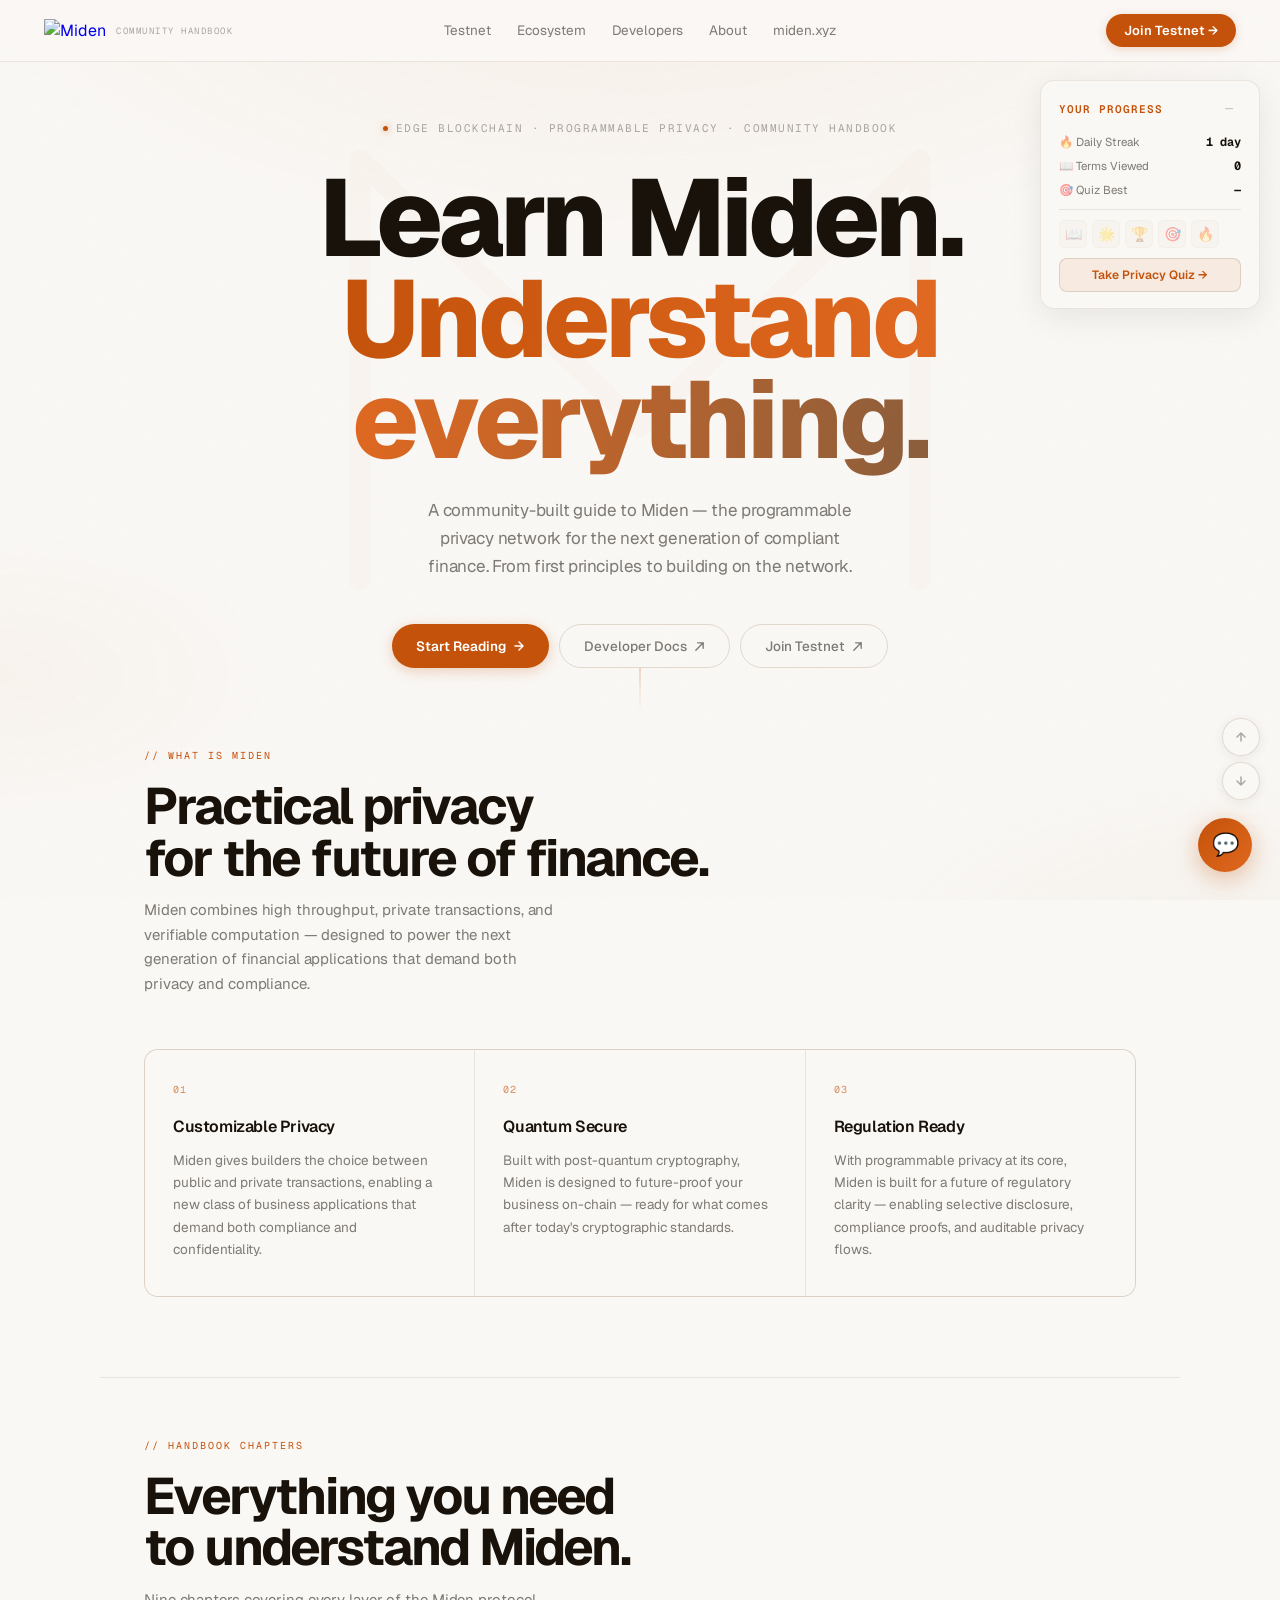
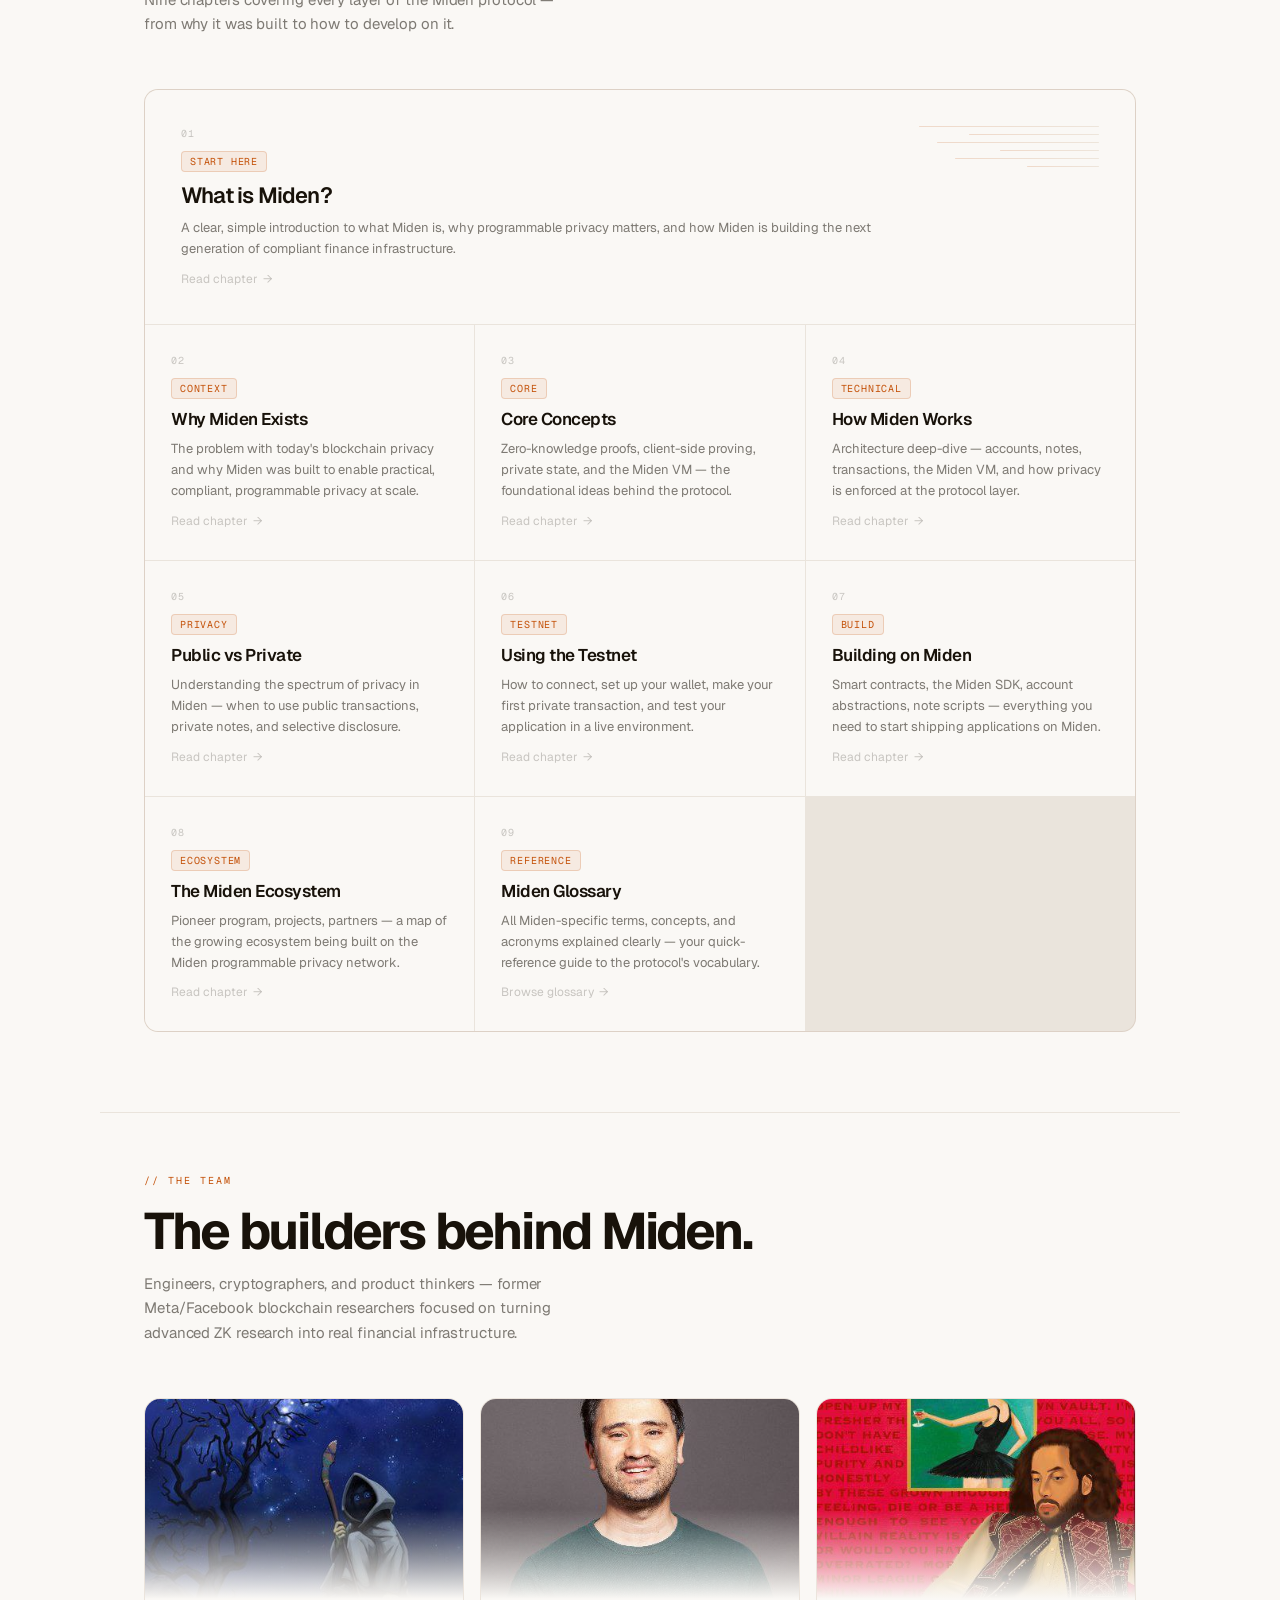
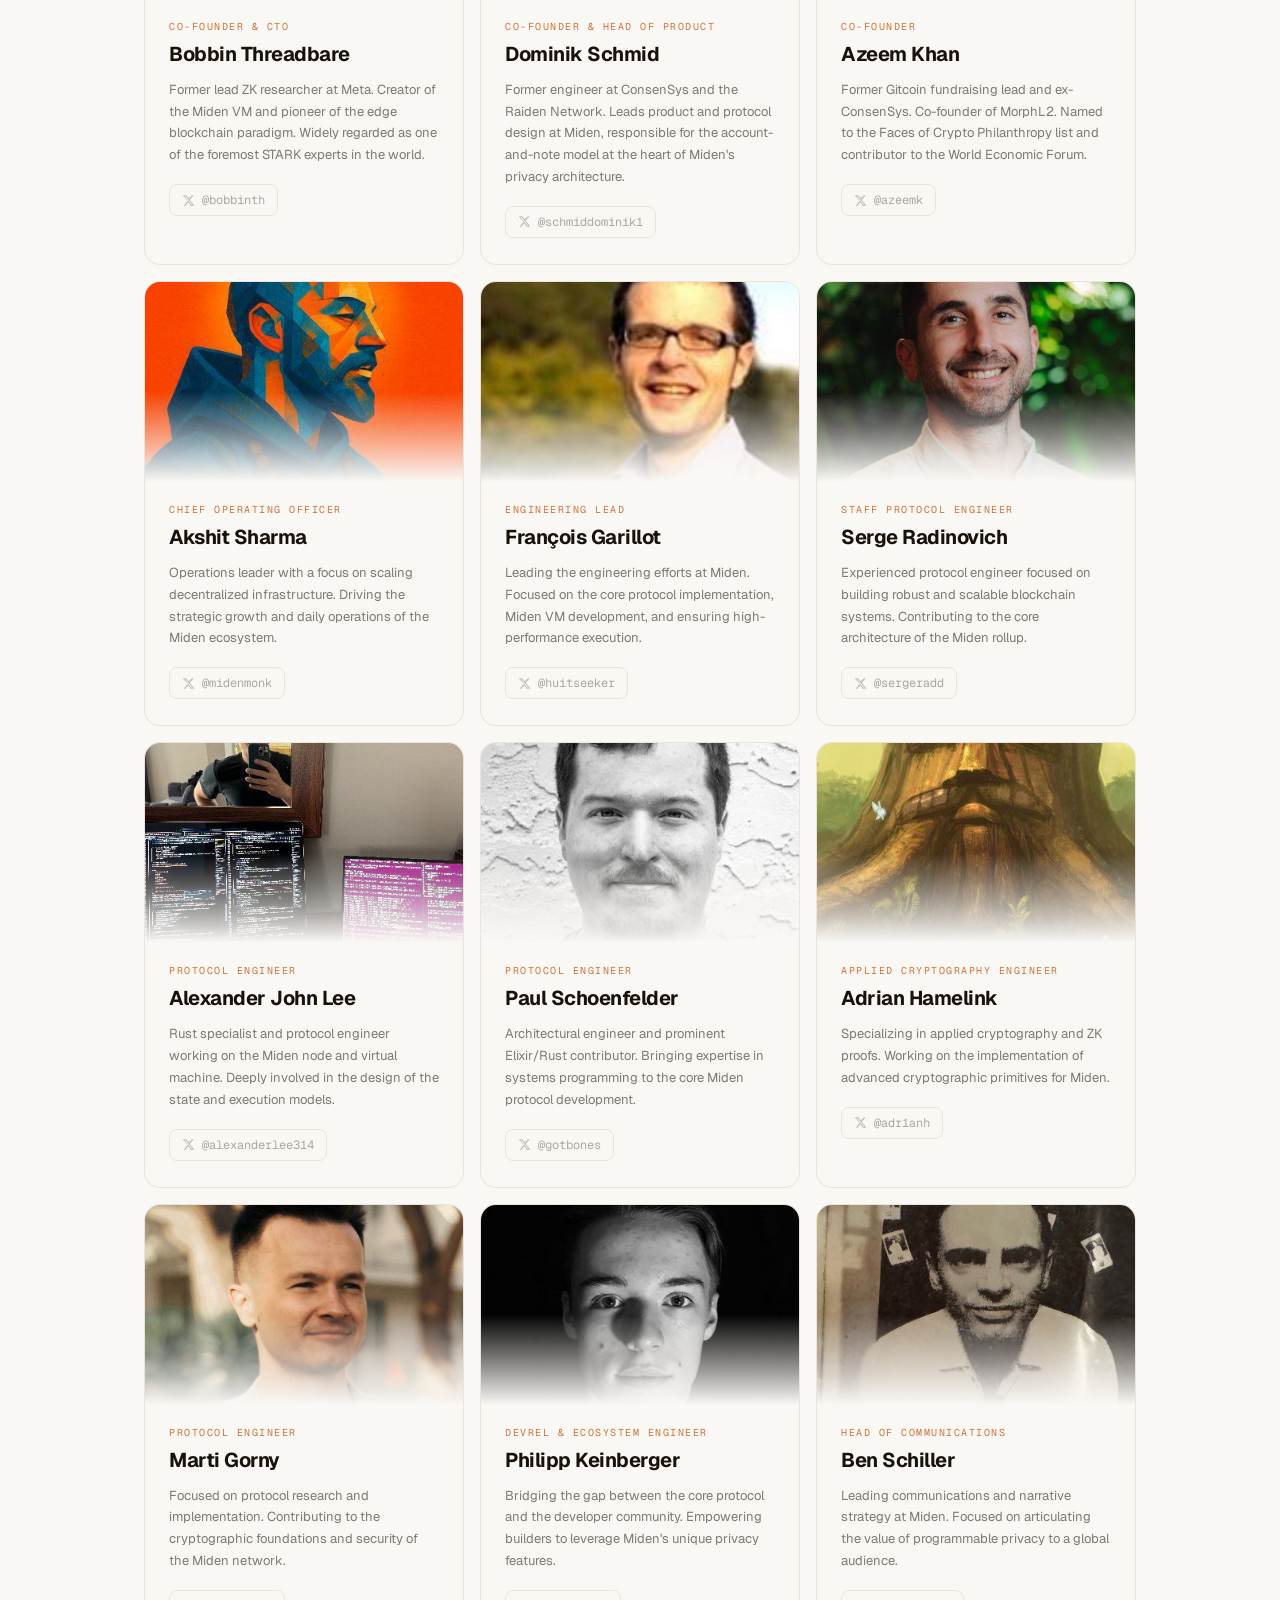
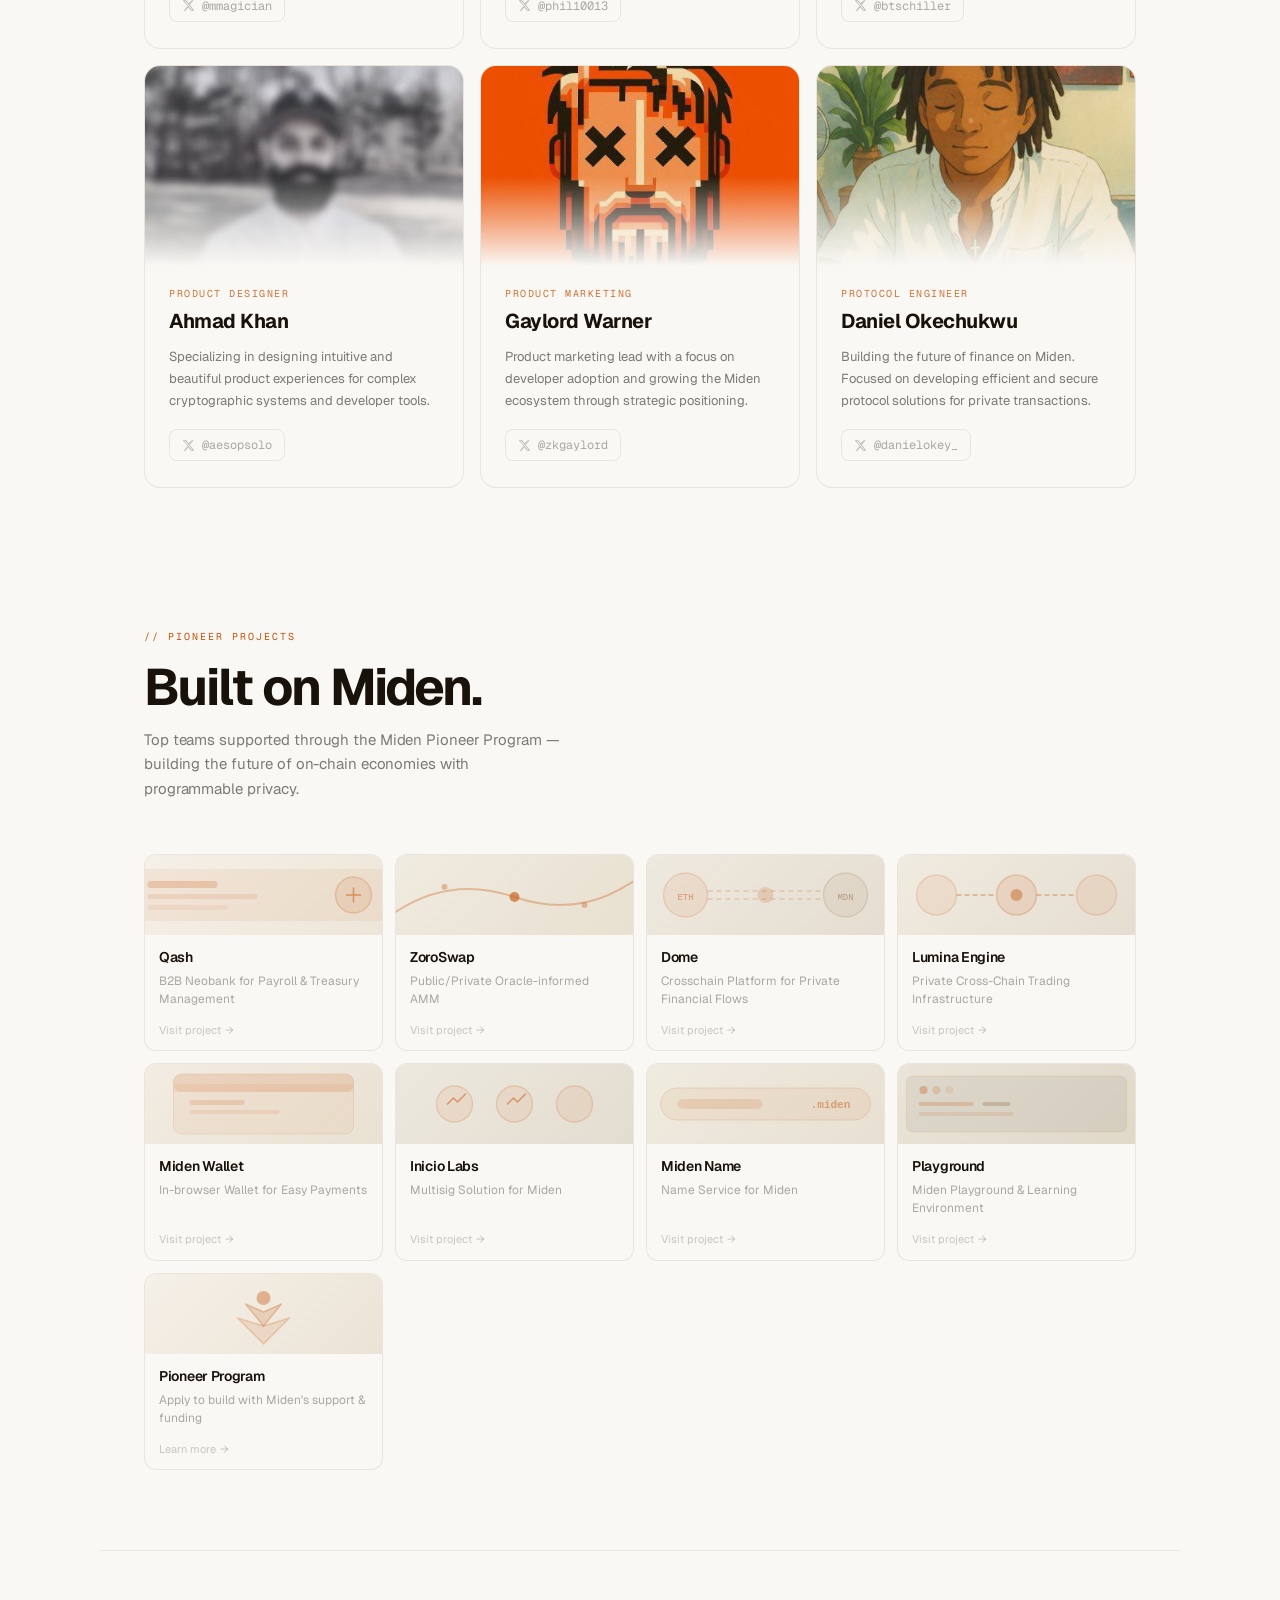
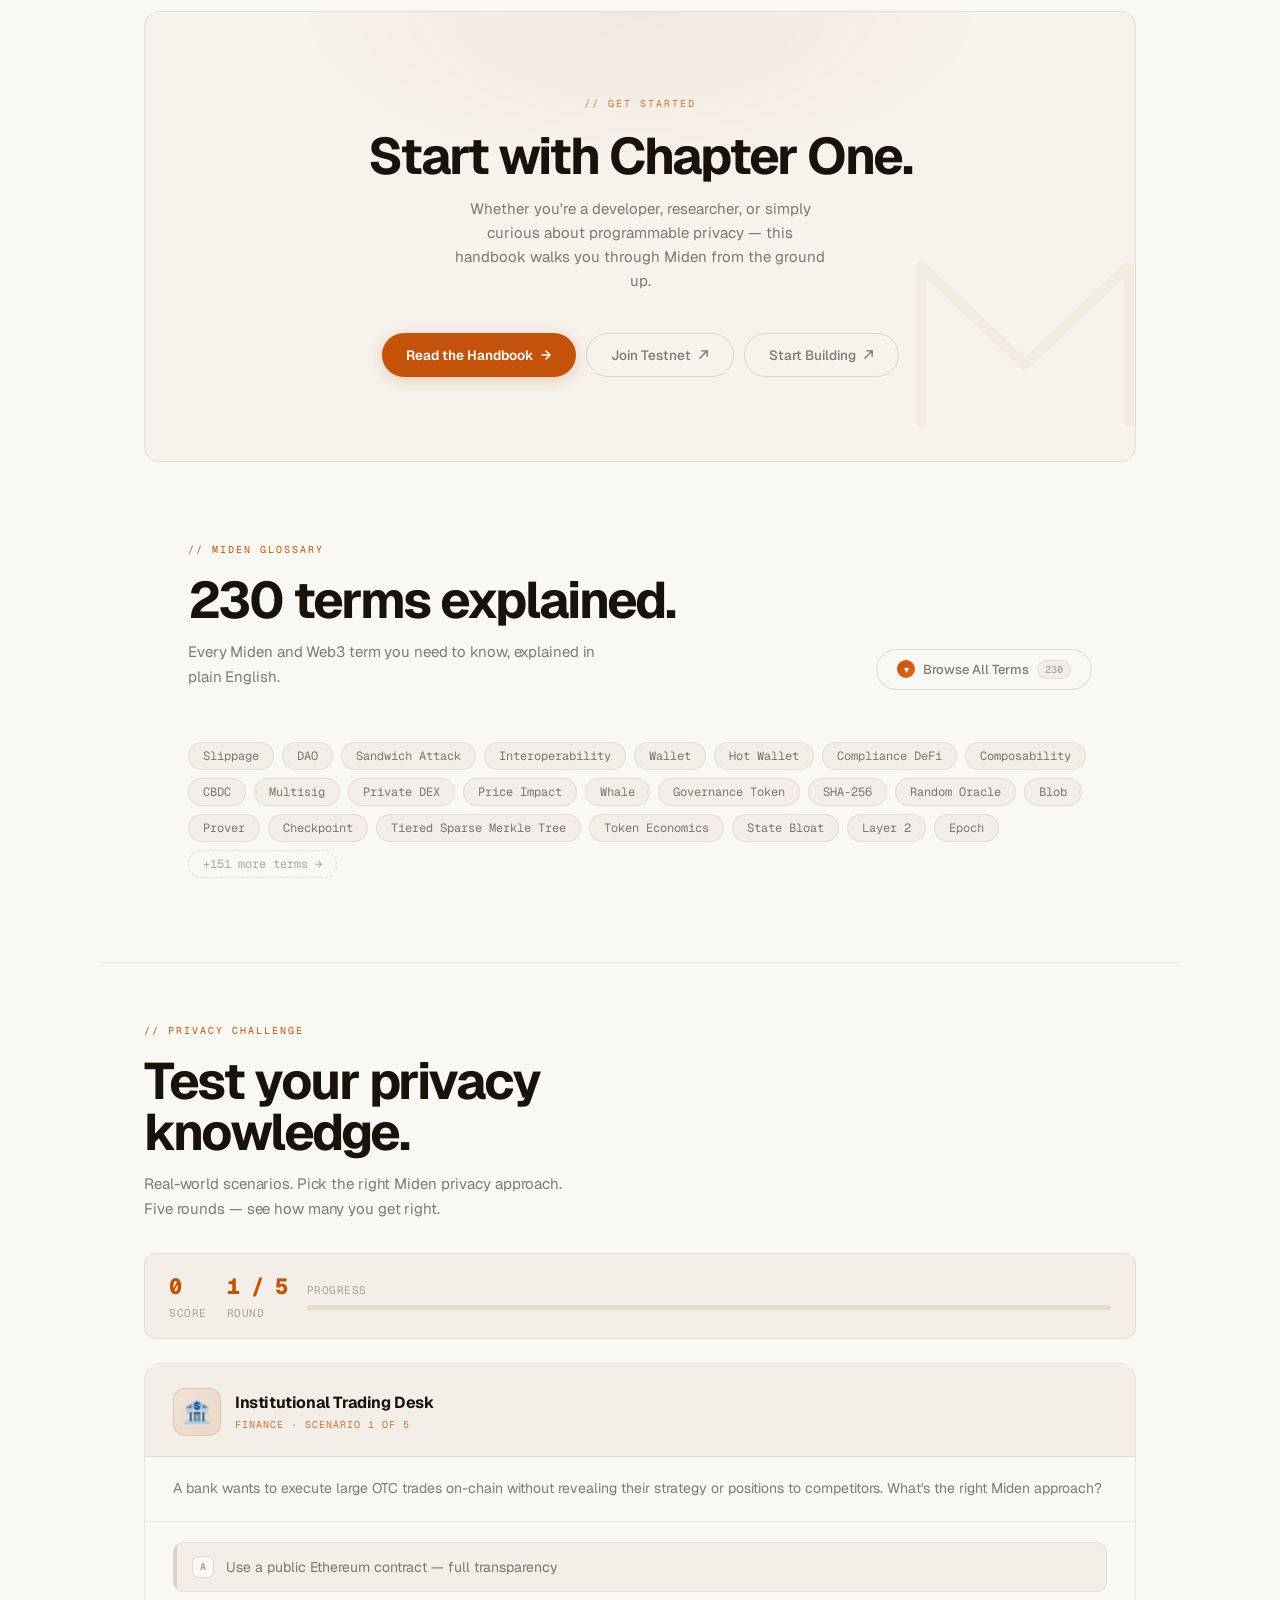
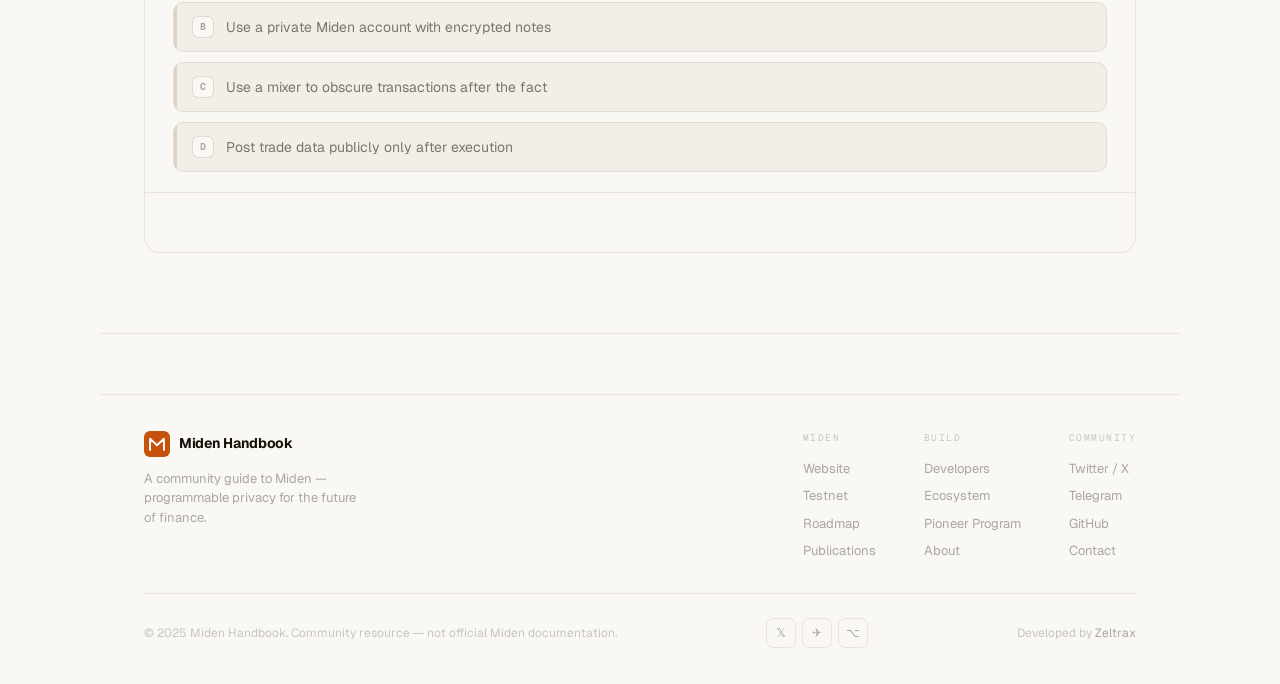
==== commit 27931357: "Update X handle" ====
--- a/miden-handbook/index.html
+++ b/miden-handbook/index.html
@@ -373,7 +373,7 @@
         <div class="t-role">Protocol Engineer</div>
         <div class="t-name">Daniel Okechukwu</div>
         <div class="t-bio">Building the future of finance on Miden. Focused on developing efficient and secure protocol solutions for private transactions.</div>
-        <a href="https://x.com/danielokey" target="_blank" rel="noopener" class="t-handle"><svg class="xi" viewBox="0 0 24 24" fill="currentColor"><path d="M18.244 2.25h3.308l-7.227 8.26 8.502 11.24H16.17l-4.714-6.231-5.401 6.231H2.746l7.73-8.835L1.254 2.25H8.08l4.264 5.634 5.9-5.634zm-1.161 17.52h1.833L7.084 4.126H5.117z"/></svg>@danielokey</a>
+        <a href="https://x.com/danielokey_" target="_blank" rel="noopener" class="t-handle"><svg class="xi" viewBox="0 0 24 24" fill="currentColor"><path d="M18.244 2.25h3.308l-7.227 8.26 8.502 11.24H16.17l-4.714-6.231-5.401 6.231H2.746l7.73-8.835L1.254 2.25H8.08l4.264 5.634 5.9-5.634zm-1.161 17.52h1.833L7.084 4.126H5.117z"/></svg>@danielokey_</a>
       </div>
     </div>
 
